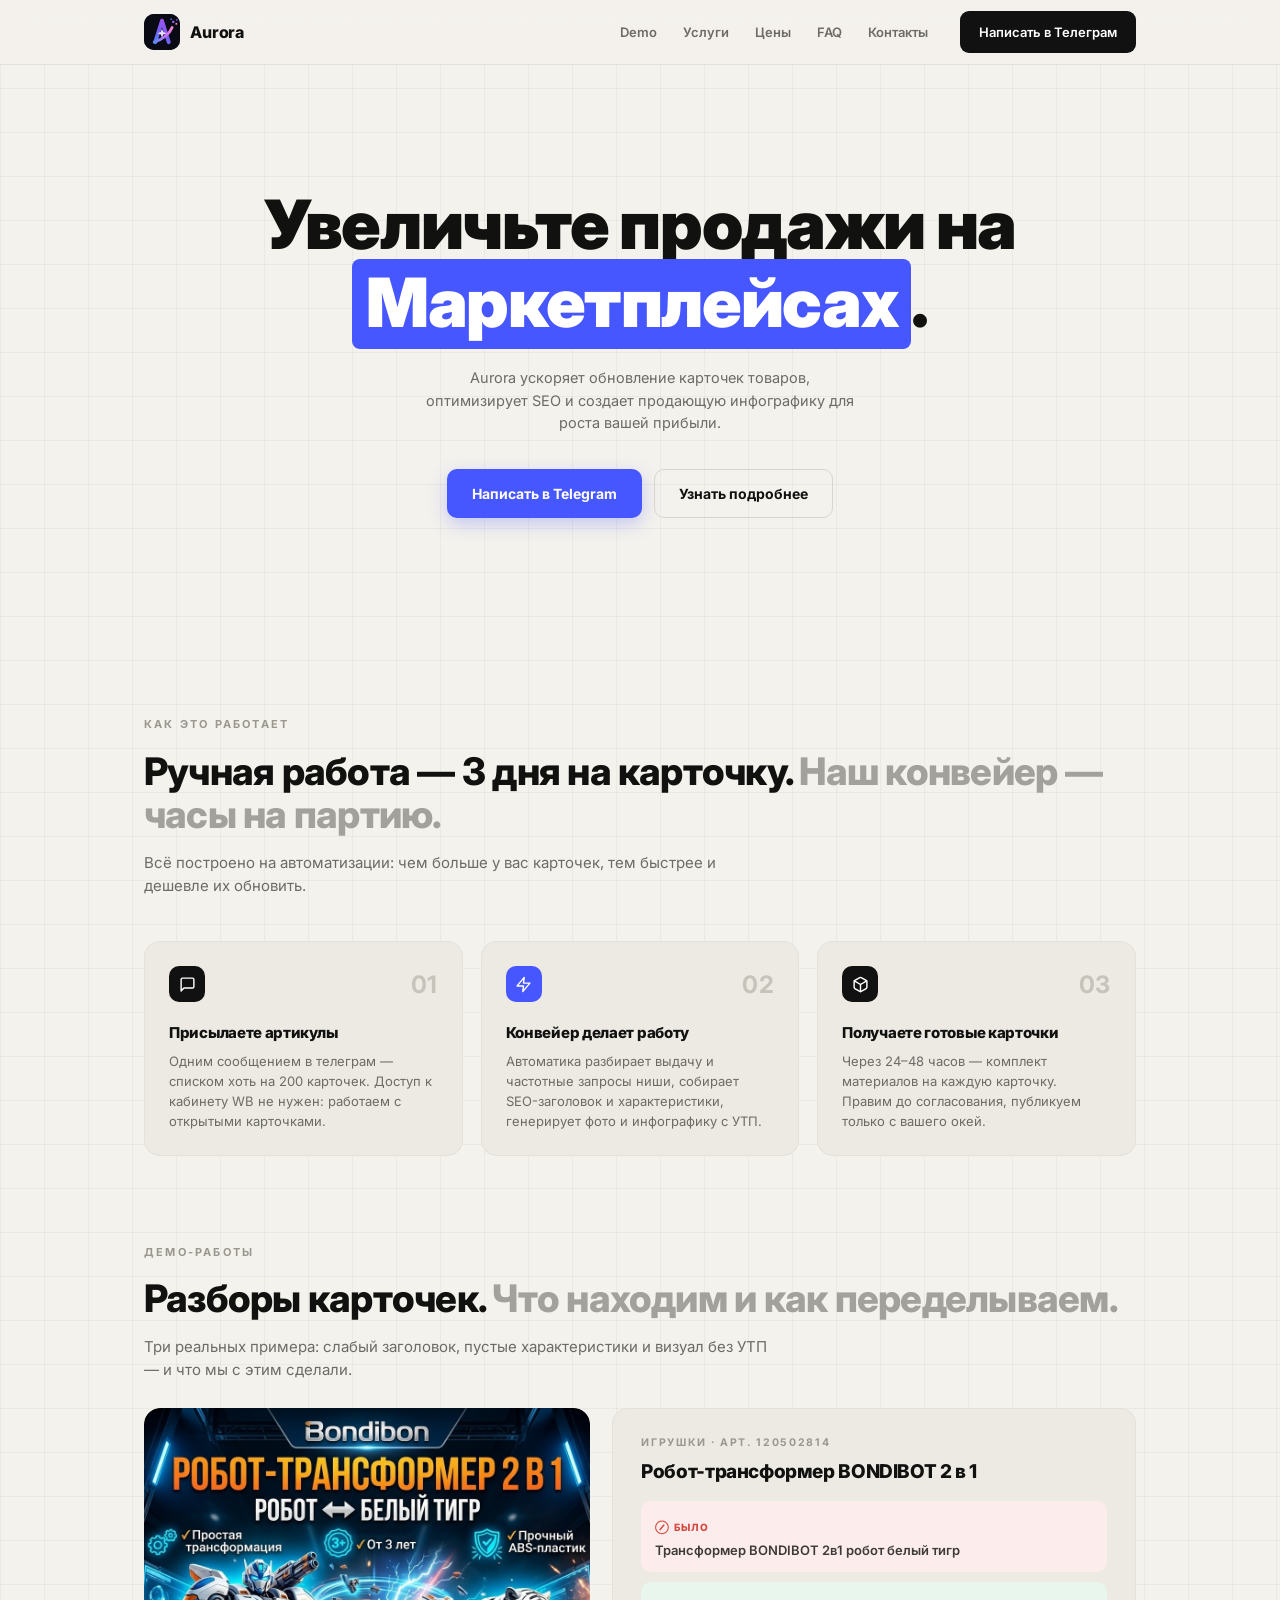
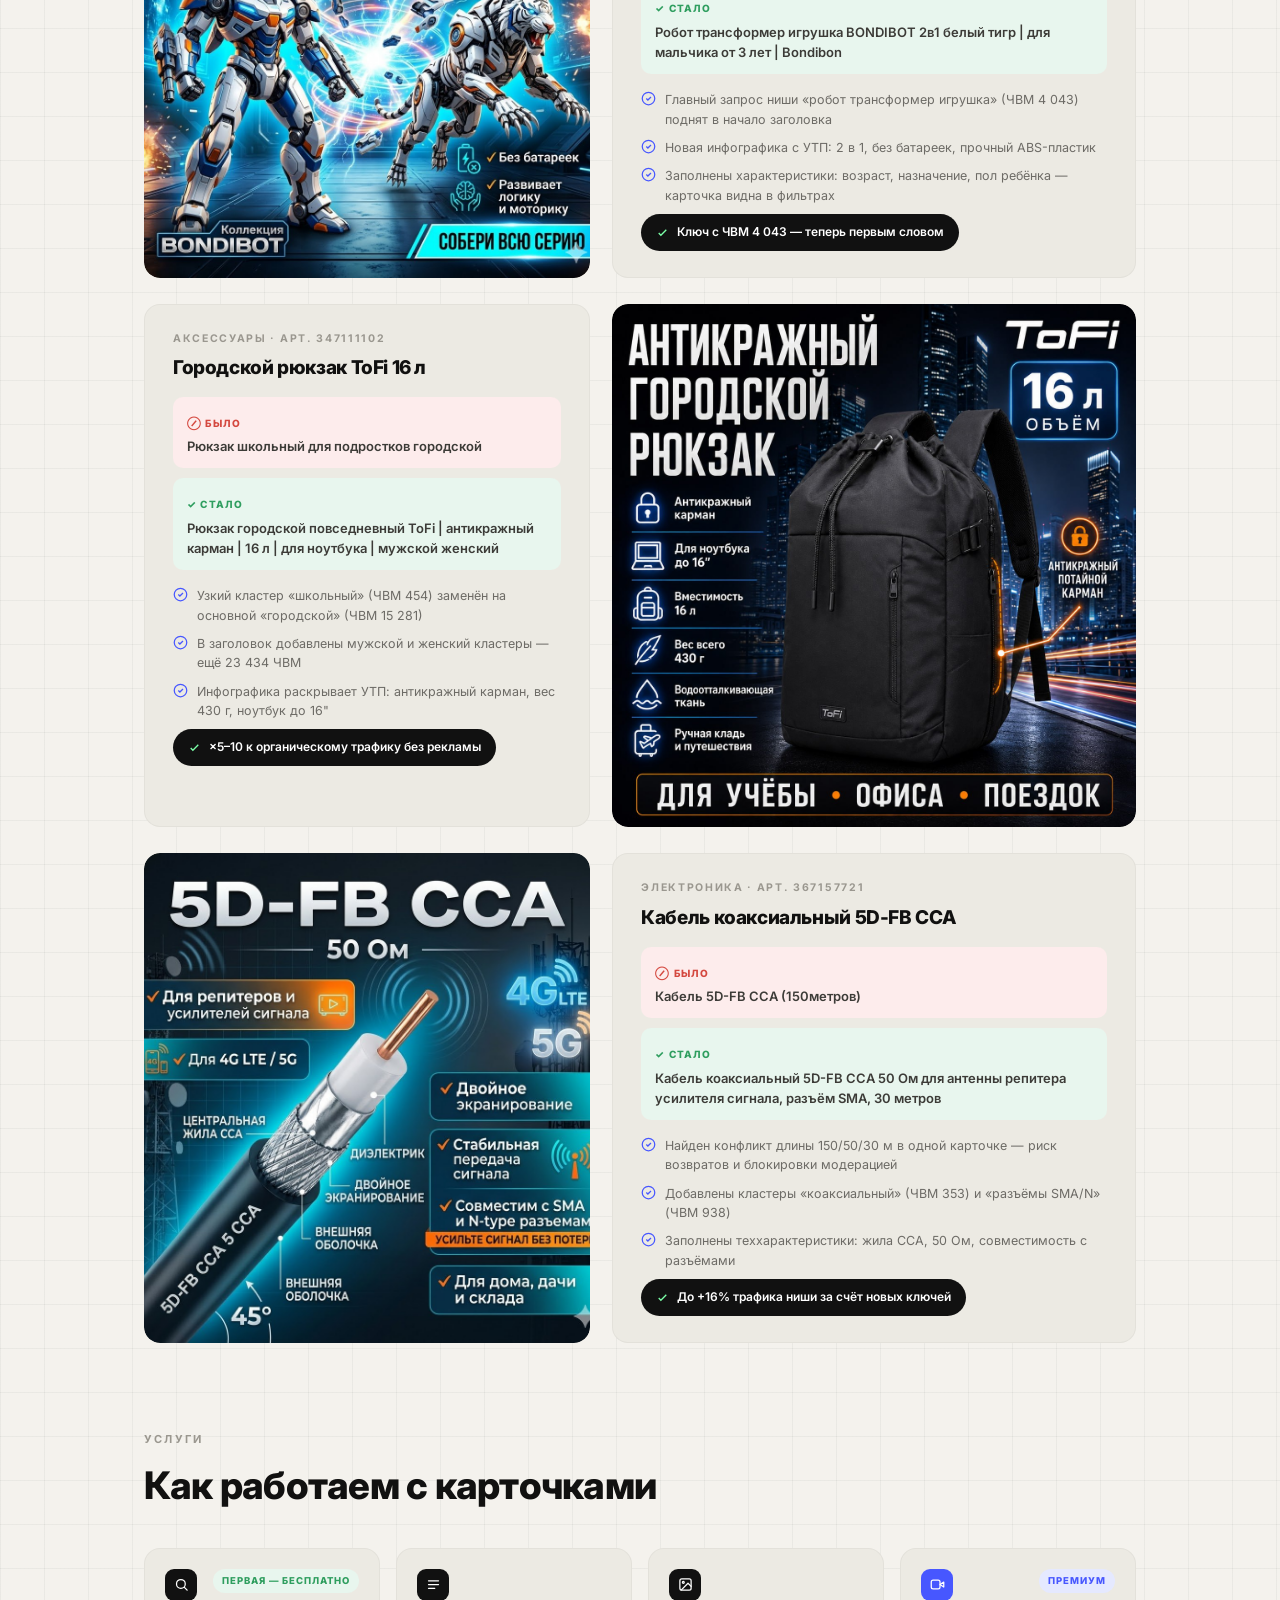
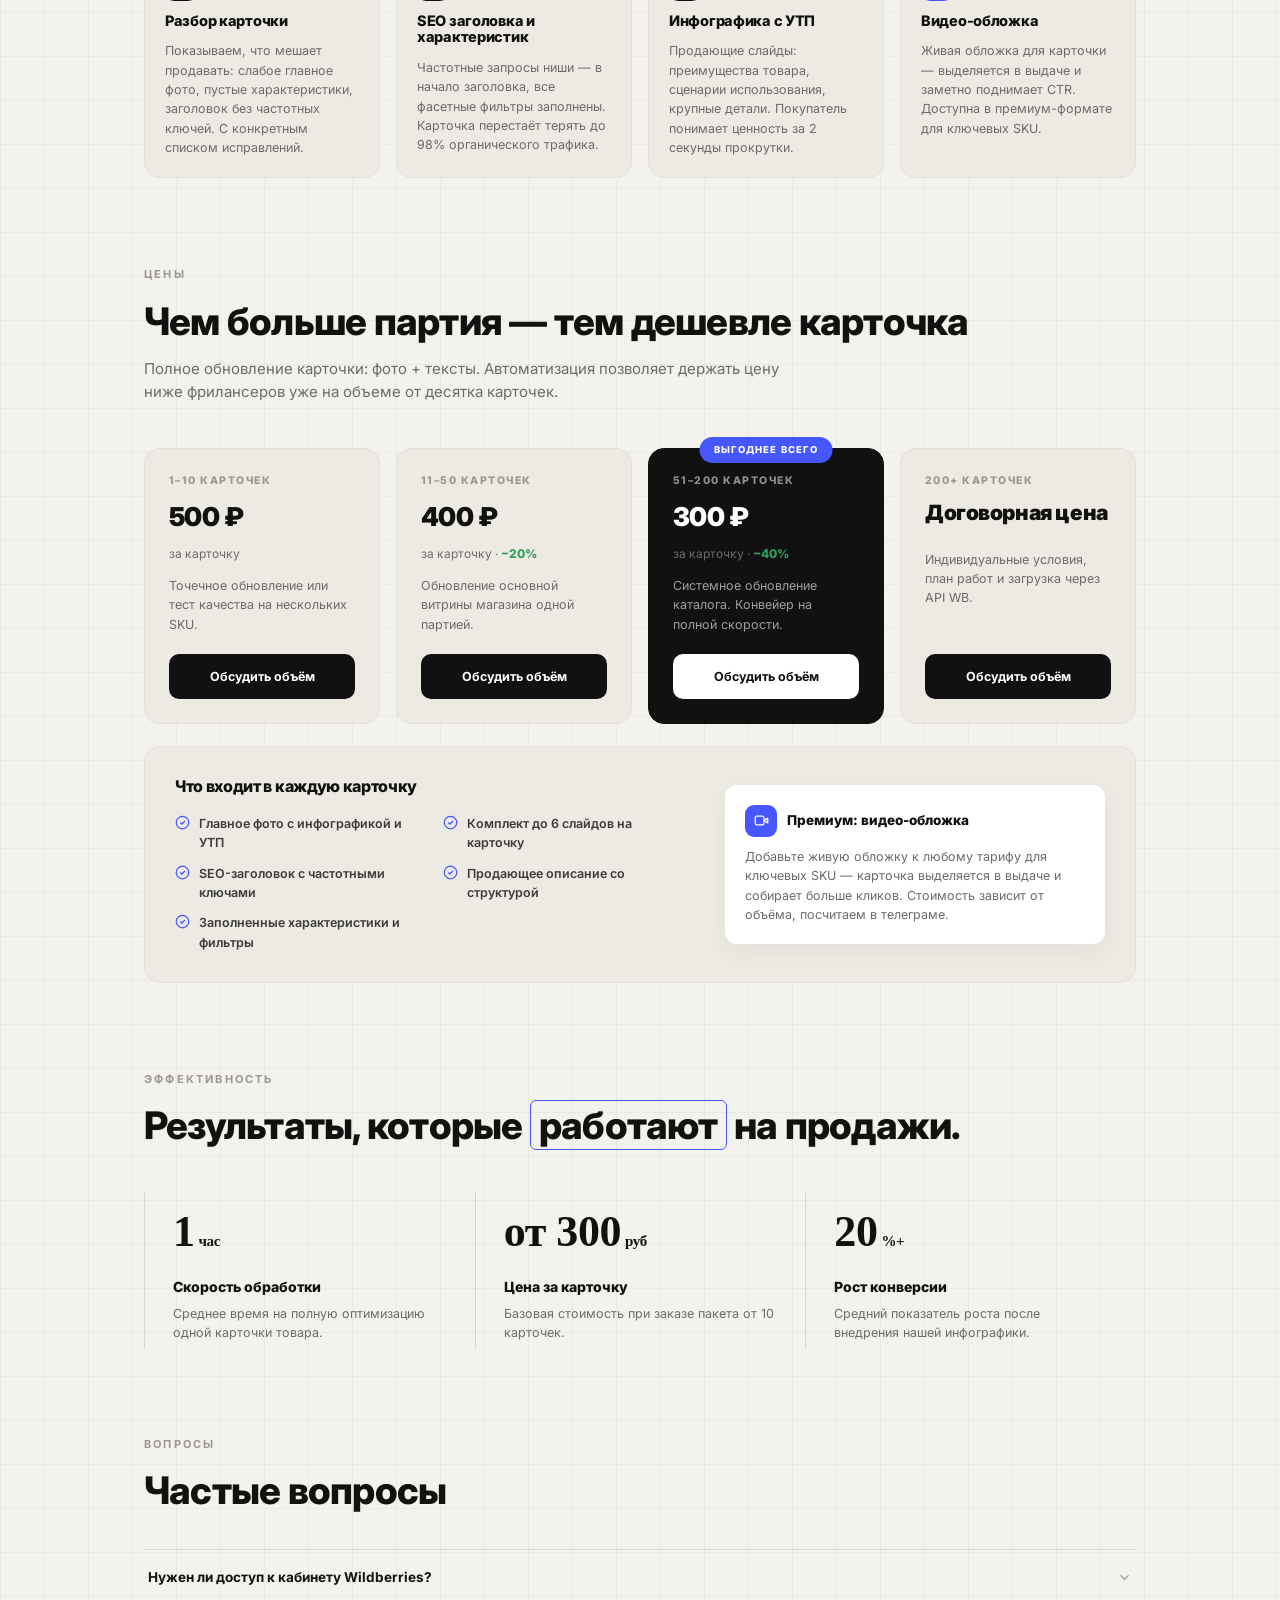
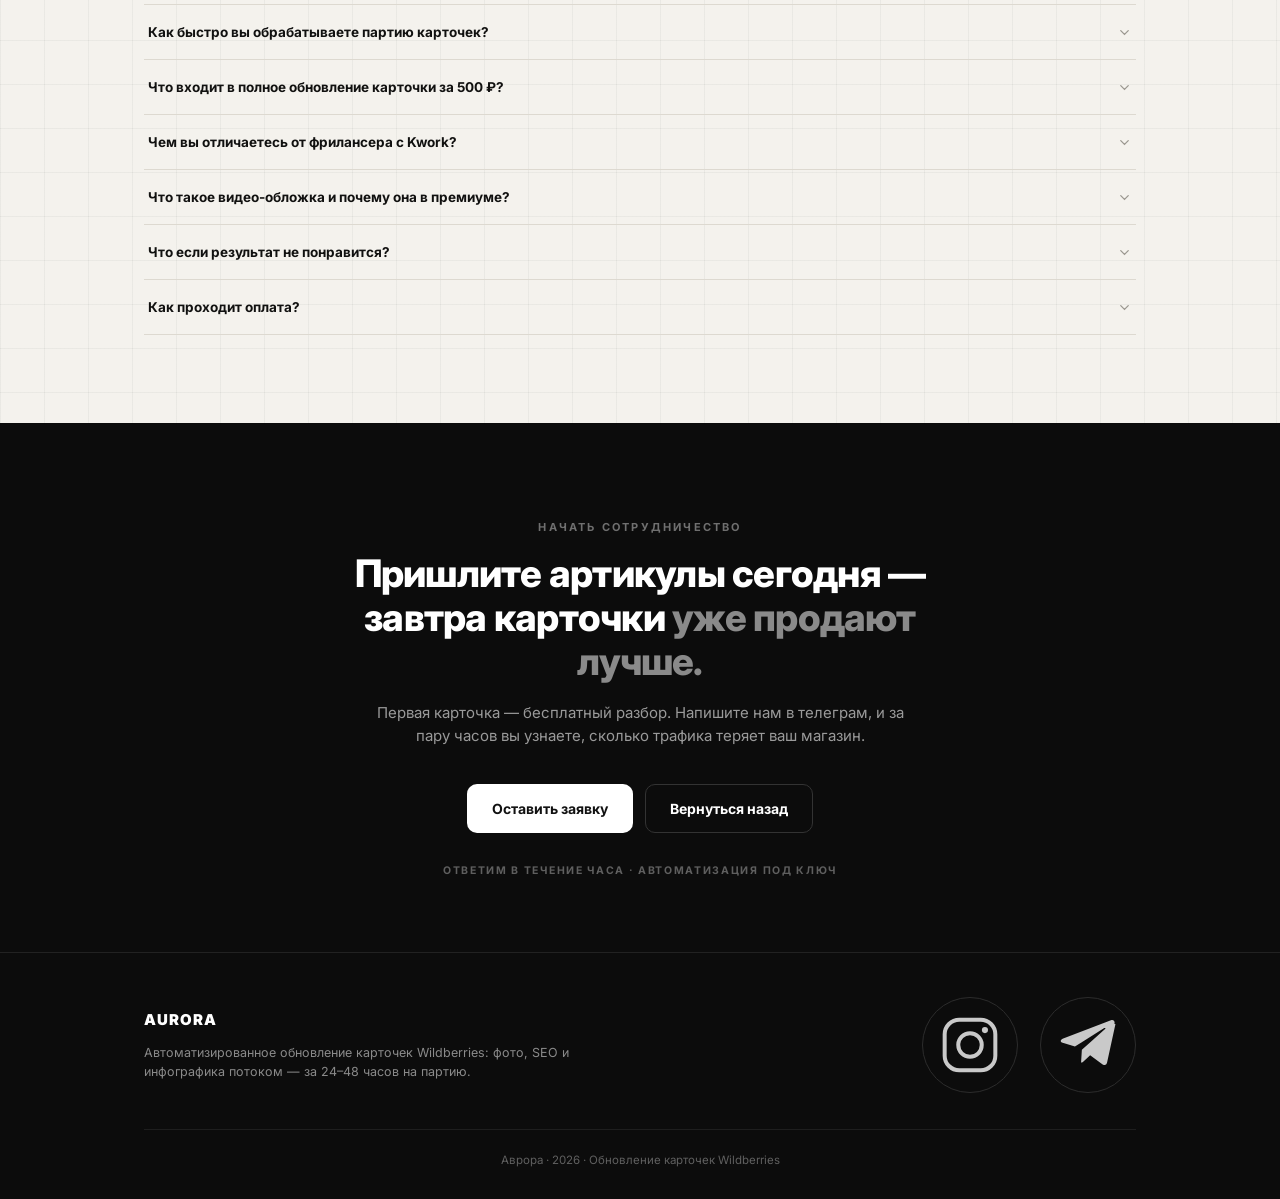
==== index.html @ 97161c37 "update image paths" ====
<!DOCTYPE html>
<html lang="ru">
<head>
<meta charset="utf-8"/>
<meta content="width=device-width, initial-scale=1.0" name="viewport"/>
<title>Aurora — Автоматизация карточек товаров</title>
<link href="https://fonts.googleapis.com" rel="preconnect"/>
<link crossorigin="" href="https://fonts.gstatic.com" rel="preconnect"/>
<link href="https://fonts.googleapis.com/css2?family=Inter:wght@400;500;600;700;800;900&amp;display=swap" rel="stylesheet"/>
<style>
  :root{
    --bg:#f4f2ed;
    --panel:#eceae3;
    --line:rgba(20,20,20,.08);
    --grid:rgba(20,20,20,.045);
    --txt:#111110;
    --muted:#6d6b66;
    --faint:#9a978f;
    --blue:#4757ff;
    --blue-soft:#e5e9ff;
    --green:#2f9e5f;
    --green-soft:#e8f6ee;
    --red:#d4483f;
    --red-soft:#fdecec;
    --dark:#0c0c0c;
    --r:16px;
  }
  *{margin:0;padding:0;box-sizing:border-box}
  html{scroll-behavior:smooth}
  body{
    font-family:'Inter',system-ui,sans-serif;
    color:var(--txt);
    background-color:var(--bg);
    background-image:
      linear-gradient(var(--grid) 1px,transparent 1px),
      linear-gradient(90deg,var(--grid) 1px,transparent 1px);
    background-size:44px 44px;
    line-height:1.55;
    -webkit-font-smoothing:antialiased;
  }
  img{display:block;max-width:100%}
  a{text-decoration:none;color:inherit}
  ul{list-style:none}
  button{font-family:inherit}
  .wrap{max-width:1040px;margin:0 auto;padding:0 24px}
  section{padding:88px 0;position:relative}

  .label{font-size:11px;font-weight:700;letter-spacing:.2em;text-transform:uppercase;color:var(--faint);margin-bottom:16px}
  h1,h2,h3{letter-spacing:-.02em;line-height:1.15}
  h2{font-size:clamp(26px,3.4vw,38px);font-weight:800}
  h2 .gray{color:#a3a19b}
  .sub{color:var(--muted);font-size:15px;margin-top:14px;max-width:640px}

  .btn{display:inline-flex;align-items:center;justify-content:center;gap:8px;border-radius:10px;font-weight:700;font-size:14px;padding:13px 24px;transition:.2s;cursor:pointer;border:1px solid transparent;white-space:nowrap}
  .btn-blue{background:var(--blue);color:#fff;box-shadow:0 6px 18px rgba(71,87,255,.28)}
  .btn-blue:hover{transform:translateY(-2px);box-shadow:0 10px 26px rgba(71,87,255,.4)}
  .btn-line{border-color:#d9d5cc;color:var(--txt);background:transparent}
  .btn-line:hover{border-color:#111}
  .btn-black{background:#111;color:#fff}
  .btn-black:hover{transform:translateY(-2px)}
  .btn-white{background:#fff;color:#111}
  .btn-white:hover{transform:translateY(-2px)}
  .btn-dark-ghost{border-color:#333;color:#fff}
  .btn-dark-ghost:hover{border-color:#777}

  /* ============ NAV ============ */
  nav{position:sticky;top:0;z-index:100;background:rgba(244,242,237,.86);backdrop-filter:blur(12px);border-bottom:1px solid var(--line)}
  .nav-inner{display:flex;align-items:center;gap:28px;height:64px}
  .logo{display:inline-flex;align-items:center;gap:10px;font-weight:800;font-size:16px;letter-spacing:-.01em}
  .logo-img{width:36px;height:36px;border-radius:10px;overflow:hidden;position:relative;background:#0a0a14;flex:0 0 auto}
  .logo-img img{position:absolute;width:250%;height:250%;left:50%;top:36%;transform:translate(-50%,-50%);object-fit:cover}
  .logo-fb{width:100%;height:100%;display:none}
  .nav-links{display:flex;gap:26px;margin-left:auto;align-items:center}
  .nav-links a{font-size:13px;font-weight:600;color:var(--muted);transition:.2s}
  .nav-links a:hover{color:var(--txt)}
  .nav-links a.nav-cta{color:#fff}
  .nav-cta{margin-left:6px;padding:10px 18px;font-size:13px;border-radius:9px}
  .burger{display:none;margin-left:auto;background:none;border:0;cursor:pointer;width:38px;height:38px;position:relative}
  .burger span{position:absolute;left:9px;right:9px;height:2px;background:#111;transition:.3s}
  .burger span:nth-child(1){top:13px}.burger span:nth-child(2){top:19px}.burger span:nth-child(3){top:25px}

  /* ============ HERO ============ */
  .hero{padding:120px 0 110px;text-align:center}
  .hero h1{font-size:clamp(40px,6.4vw,68px);font-weight:900;max-width:820px;margin:0 auto 26px}
  .hero h1 .hl{background:var(--blue);color:#fff;padding:2px 14px 6px;border-radius:8px;box-decoration-break:clone;-webkit-box-decoration-break:clone}
  .hero p{color:var(--muted);font-size:14.5px;max-width:440px;margin:0 auto 34px}
  .hero-actions{display:flex;gap:12px;justify-content:center;flex-wrap:wrap}

  /* ============ STEPS ============ */
  .steps{display:grid;grid-template-columns:repeat(3,1fr);gap:18px;margin-top:44px}
  .step{background:var(--panel);border:1px solid rgba(0,0,0,.04);border-radius:var(--r);padding:24px;transition:.25s}
  .step:hover{transform:translateY(-4px);box-shadow:0 14px 34px rgba(0,0,0,.07)}
  .step-top{display:flex;justify-content:space-between;align-items:flex-start;margin-bottom:20px}
  .step-ico{width:36px;height:36px;border-radius:10px;background:#111;color:#fff;display:grid;place-items:center}
  .step-ico svg{width:17px;height:17px}
  .step:nth-child(2) .step-ico{background:var(--blue)}
  .step-num{font-size:24px;font-weight:700;color:#c6c3ba;letter-spacing:.02em}
  .step h3{font-size:15px;font-weight:800;margin-bottom:10px}
  .step p{font-size:13px;color:var(--muted)}

  /* ============ DEMO ============ */
  .demo-item{display:grid;grid-template-columns:.92fr 1.08fr;gap:22px;align-items:stretch;margin-top:26px}
  .demo-item.flip .demo-media{order:2}
  .demo-media{background:#e7e4dc;border-radius:var(--r);overflow:hidden;min-height:320px}
  .demo-media img{width:100%;height:100%;object-fit:cover;border-radius:var(--r);box-shadow:0 18px 44px rgba(0,0,0,.14)}
  .demo-panel{background:var(--panel);border:1px solid rgba(0,0,0,.04);border-radius:var(--r);padding:26px 28px}
  .demo-meta{font-size:10.5px;font-weight:700;letter-spacing:.16em;text-transform:uppercase;color:var(--faint);margin-bottom:10px}
  .demo-panel h3{font-size:19px;font-weight:800;margin-bottom:18px}
  .ba{border-radius:10px;padding:12px 14px;margin-bottom:10px}
  .ba .tag{display:inline-flex;align-items:center;gap:6px;font-size:10px;font-weight:800;letter-spacing:.12em;text-transform:uppercase;margin-bottom:5px}
  .ba p{font-size:13px;font-weight:600;color:#3c3b37}
  .ba.before{background:var(--red-soft)} .ba.before .tag{color:var(--red)}
  .ba.after{background:var(--green-soft)} .ba.after .tag{color:var(--green)}
  .demo-list{margin-top:16px;display:grid;gap:9px}
  .demo-list li{display:flex;gap:9px;align-items:flex-start;font-size:12.5px;color:var(--muted)}
  .demo-list li svg{flex:0 0 auto;width:15px;height:15px;margin-top:1px;color:var(--blue)}
  .demo-list li.pill{display:inline-flex;align-items:center;gap:8px;background:#111;color:#fff;border-radius:999px;padding:9px 15px;font-weight:600;font-size:12px;justify-self:start}
  .demo-list li.pill svg{color:#7bffa8;margin:0}

  /* ============ SERVICES ============ */
  .svc-grid{display:grid;grid-template-columns:repeat(4,1fr);gap:16px;margin-top:40px}
  .svc{background:var(--panel);border:1px solid rgba(0,0,0,.04);border-radius:var(--r);padding:20px;display:flex;flex-direction:column;gap:12px;transition:.25s}
  .svc:hover{transform:translateY(-4px);box-shadow:0 14px 34px rgba(0,0,0,.07)}
  .svc-top{display:flex;justify-content:space-between;align-items:flex-start;gap:8px}
  .svc-ico{width:32px;height:32px;border-radius:9px;background:#111;color:#fff;display:grid;place-items:center;flex:0 0 auto}
  .svc-ico svg{width:15px;height:15px}
  .svc:nth-child(4) .svc-ico{background:var(--blue)}
  .badge{font-size:9.5px;font-weight:800;letter-spacing:.1em;text-transform:uppercase;padding:5px 9px;border-radius:999px}
  .badge.free{background:var(--green-soft);color:var(--green)}
  .badge.prem{background:var(--blue-soft);color:var(--blue)}
  .svc h3{font-size:14.5px;font-weight:800}
  .svc p{font-size:12.5px;color:var(--muted)}

  /* ============ PRICING ============ */
  .price-grid{display:grid;grid-template-columns:repeat(4,1fr);gap:16px;margin-top:44px}
  .price{background:var(--panel);border:1px solid rgba(0,0,0,.04);border-radius:var(--r);padding:24px;display:flex;flex-direction:column;gap:8px;position:relative;transition:.25s}
  .price:hover{transform:translateY(-4px);box-shadow:0 14px 34px rgba(0,0,0,.07)}
  .price .tier{font-size:10.5px;font-weight:800;letter-spacing:.14em;text-transform:uppercase;color:var(--faint)}
  .price .val{font-size:26px;font-weight:900;letter-spacing:-.02em}
  .price .per{font-size:12px;color:var(--muted)}
  .price .per .disc{color:var(--green);font-weight:800}
  .price .desc{font-size:12.5px;color:var(--muted);flex:1;margin:4px 0 12px}
  .price .btn{width:100%;padding:12px 16px;font-size:12.5px}
  .price.best{background:#111;color:#fff;border-color:#111}
  .price.best .tier{color:#8f8f8f}
  .price.best .desc{color:#a0a0a0}
  .price.best .best-badge{position:absolute;top:-12px;left:50%;transform:translateX(-50%);background:var(--blue);color:#fff;font-size:9.5px;font-weight:800;letter-spacing:.12em;text-transform:uppercase;padding:6px 14px;border-radius:999px;white-space:nowrap}
  .includes{margin-top:22px;background:var(--panel);border:1px solid rgba(0,0,0,.04);border-radius:var(--r);padding:30px;display:grid;grid-template-columns:1.15fr .85fr;gap:36px;align-items:center}
  .includes h3{font-size:16px;font-weight:800;margin-bottom:18px}
  .includes ul{display:grid;grid-template-columns:1fr 1fr;gap:11px 22px}
  .includes li{display:flex;gap:9px;font-size:12.5px;color:#3c3b37;font-weight:600;align-items:flex-start}
  .includes li svg{width:15px;height:15px;color:var(--blue);flex:0 0 auto;margin-top:1px}
  .prem-card{background:#fff;border-radius:12px;padding:20px;box-shadow:0 8px 24px rgba(0,0,0,.05)}
  .prem-head{display:flex;align-items:center;gap:10px;margin-bottom:10px}
  .prem-head .svc-ico{background:var(--blue)}
  .prem-head h4{font-size:13.5px;font-weight:800}
  .prem-card p{font-size:12.5px;color:var(--muted)}

  /* ============ STATS ============ */
  .stats{display:grid;grid-template-columns:repeat(3,1fr);gap:0;margin-top:44px}
  .stat{border-left:1px solid #d9d5cc;padding:6px 28px}
  .stat .big{font-family:Georgia,'Times New Roman',serif;font-size:44px;font-weight:700;letter-spacing:-.01em}
  .stat .unit{font-size:15px;font-weight:700;margin-left:4px}
  .stat .lbl{font-weight:800;font-size:14px;margin:10px 0 6px}
  .stat p{font-size:12.5px;color:var(--muted)}
  .outline-hl{border:1.5px solid var(--blue);border-radius:6px;padding:1px 8px}

  /* ============ FAQ ============ */
  .faq-list{margin-top:36px;border-top:1px solid #ddd9d0}
  .faq-item{border-bottom:1px solid #ddd9d0}
  .faq-q{width:100%;background:none;border:0;cursor:pointer;color:var(--txt);display:flex;justify-content:space-between;align-items:center;gap:18px;padding:19px 4px;font-size:13.5px;font-weight:700;text-align:left}
  .faq-q svg{width:15px;height:15px;color:var(--faint);transition:.3s;flex:0 0 auto}
  .faq-item.open .faq-q svg{transform:rotate(180deg);color:var(--blue)}
  .faq-a{max-height:0;overflow:hidden;transition:max-height .35s ease}
  .faq-a p{padding:0 4px 20px;color:var(--muted);font-size:13px;max-width:760px}

  /* ============ CTA + FOOTER ============ */
  .dark{background:var(--dark);color:#fff;background-image:none}
  .cta{padding:96px 0 72px;text-align:center}
  .cta .label{color:#6f6f6f}
  .cta h2{color:#fff;max-width:640px;margin:0 auto}
  .cta h2 .gray{color:#8a8a8a}
  .cta .sub{color:#9a9a9a;margin:18px auto 36px;max-width:560px}
  .cta-actions{display:flex;gap:12px;justify-content:center;flex-wrap:wrap}
  .cta-note{margin-top:30px;font-size:10.5px;font-weight:700;letter-spacing:.16em;text-transform:uppercase;color:#5f5f5f}
  footer{border-top:1px solid #222;padding:44px 0 30px}
  .foot-grid{display:flex;justify-content:space-between;align-items:center;gap:36px;flex-wrap:wrap}
  .foot-brand .f-logo{font-weight:900;font-size:15px;letter-spacing:.06em;margin-bottom:12px}
  .foot-brand p{color:#8a8a8a;font-size:12.5px;max-width:440px}
  .socials{display:flex;gap:22px;align-items:center}
  .socials a{width:96px;height:96px;border:1px solid #2c2c2c;border-radius:50%;display:grid;place-items:center;color:#c9c9c9;transition:.25s}
  .socials a:hover{border-color:#fff;color:#fff;transform:translateY(-3px)}
  .socials svg{width:64px;height:64px}
  .foot-bottom{border-top:1px solid #1e1e1e;margin-top:36px;padding-top:22px;text-align:center;color:#606060;font-size:11.5px}

  /* ============ RESPONSIVE ============ */
  @media(max-width:960px){
    .svc-grid,.price-grid{grid-template-columns:1fr 1fr}
    .steps{grid-template-columns:1fr}
    .includes{grid-template-columns:1fr}
    .stats{grid-template-columns:1fr;gap:26px}
  }
  @media(max-width:860px){
    .nav-links{position:fixed;top:64px;left:0;right:0;flex-direction:column;align-items:stretch;gap:0;background:rgba(244,242,237,.98);border-bottom:1px solid var(--line);padding:10px 24px 22px;display:none}
    .nav-links a{padding:13px 0;border-bottom:1px solid var(--line)}
    .nav-cta{margin:16px 0 0;justify-content:center}
    body.menu-open .nav-links{display:flex}
    body.menu-open .burger span:nth-child(1){transform:translateY(6px) rotate(45deg)}
    body.menu-open .burger span:nth-child(2){opacity:0}
    body.menu-open .burger span:nth-child(3){transform:translateY(-6px) rotate(-45deg)}
    .burger{display:block}
    .demo-item{grid-template-columns:1fr}
    .demo-media{min-height:0;aspect-ratio:1}
  }
  @media(max-width:560px){
    section{padding:64px 0}
    .hero{padding:90px 0 80px}
    .svc-grid,.price-grid{grid-template-columns:1fr}
    .includes ul{grid-template-columns:1fr}
  }
</style>
</head>
<body>
<!-- ================= NAV ================= -->
<nav>
<div class="wrap nav-inner">
<a aria-label="Aurora" class="logo" href="#">
<span class="logo-img">
<img alt="Aurora" onerror="this.style.display='none';this.nextElementSibling.style.display='block'" src="logo.png"/>
<svg aria-hidden="true" class="logo-fb" viewbox="0 0 64 64">
<rect fill="#0a0a14" height="64" width="64"></rect>
<defs>
<lineargradient gradientunits="userSpaceOnUse" id="gA" x1="14" x2="50" y1="52" y2="12">
<stop stop-color="#3f8cff"></stop><stop offset=".5" stop-color="#7b5cf5"></stop><stop offset="1" stop-color="#b44df0"></stop>
</lineargradient>
<lineargradient gradientunits="userSpaceOnUse" id="gS" x1="16" x2="52" y1="52" y2="20">
<stop stop-color="#4f8dff"></stop><stop offset=".55" stop-color="#c86df2"></stop><stop offset="1" stop-color="#ff8fc8"></stop>
</lineargradient>
</defs>
<path d="M20 50 L32 12 L44 50" fill="none" stroke="url(#gA)" stroke-linecap="round" stroke-linejoin="round" stroke-width="7"></path>
<path d="M18 50 C30 46 44 38 50 24" fill="none" stroke="url(#gS)" stroke-linecap="round" stroke-width="5"></path>
<path d="M32 26 l2.2 6 6 2.2 -6 2.2 -2.2 6 -2.2 -6 -6 -2.2 6 -2.2 z" fill="#e8dcff"></path>
<rect fill="#8b5cf6" height="4" width="4" x="50" y="12"></rect>
<rect fill="#ff8fc8" height="3" width="3" x="56" y="16"></rect>
<rect fill="#4f8dff" height="2.5" width="2.5" x="47" y="8"></rect>
<rect fill="#8b5cf6" height="2.5" width="2.5" x="57" y="9"></rect>
</svg>
</span>
      Aurora
    </a>
<button aria-label="Меню" class="burger" id="burger"><span></span><span></span><span></span></button>
<div class="nav-links" id="navLinks">
<a href="#demo">Demo</a>
<a href="#directions">Услуги</a>
<a href="#pricing">Цены</a>
<a href="#faq">FAQ</a>
<a href="#footer">Контакты</a>
<a class="btn btn-black nav-cta" href="https://t.me/bakytkh">Написать в Телеграм</a>
</div>
</div>
</nav>
<!-- ================= HERO ================= -->
<header class="hero">
<div class="wrap">
<h1>Увеличьте продажи на <span class="hl">Маркетплейсах</span>.</h1>
<p>Aurora ускоряет обновление карточек товаров, оптимизирует SEO и создает продающую инфографику для роста вашей прибыли.</p>
<div class="hero-actions">
<a class="btn btn-blue" href="https://t.me/bakytkh">Написать в Telegram</a>
<a class="btn btn-line" href="#services">Узнать подробнее</a>
</div>
</div>
</header>
<!-- ================= HOW IT WORKS ================= -->
<section id="how">
<div class="wrap">
<div class="label">Как это работает</div>
<h2>Ручная работа — 3 дня на карточку. <span class="gray">Наш конвейер — часы на партию.</span></h2>
<p class="sub">Всё построено на автоматизации: чем больше у вас карточек, тем быстрее и дешевле их обновить.</p>
<div class="steps">
<div class="step">
<div class="step-top">
<span class="step-ico"><svg fill="none" stroke="currentColor" stroke-linecap="round" stroke-linejoin="round" stroke-width="2" viewbox="0 0 24 24"><path d="M21 15a2 2 0 0 1-2 2H7l-4 4V5a2 2 0 0 1 2-2h14a2 2 0 0 1 2 2z"></path></svg></span>
<span class="step-num">01</span>
</div>
<h3>Присылаете артикулы</h3>
<p>Одним сообщением в телеграм — списком хоть на 200 карточек. Доступ к кабинету WB не нужен: работаем с открытыми карточками.</p>
</div>
<div class="step">
<div class="step-top">
<span class="step-ico"><svg fill="none" stroke="currentColor" stroke-linecap="round" stroke-linejoin="round" stroke-width="2" viewbox="0 0 24 24"><path d="M13 2 3 14h9l-1 8 10-12h-9l1-8z"></path></svg></span>
<span class="step-num">02</span>
</div>
<h3>Конвейер делает работу</h3>
<p>Автоматика разбирает выдачу и частотные запросы ниши, собирает SEO-заголовок и характеристики, генерирует фото и инфографику с УТП.</p>
</div>
<div class="step">
<div class="step-top">
<span class="step-ico"><svg fill="none" stroke="currentColor" stroke-linecap="round" stroke-linejoin="round" stroke-width="2" viewbox="0 0 24 24"><path d="M21 16V8a2 2 0 0 0-1-1.73l-7-4a2 2 0 0 0-2 0l-7 4A2 2 0 0 0 3 8v8a2 2 0 0 0 1 1.73l7 4a2 2 0 0 0 2 0l7-4A2 2 0 0 0 21 16z"></path><polyline points="3.27 6.96 12 12.01 20.73 6.96"></polyline><line x1="12" x2="12" y1="22.08" y2="12"></line></svg></span>
<span class="step-num">03</span>
</div>
<h3>Получаете готовые карточки</h3>
<p>Через 24–48 часов — комплект материалов на каждую карточку. Правим до согласования, публикуем только с вашего окей.</p>
</div>
</div>
</div>
</section>
<!-- ================= DEMO ================= -->
<section id="demo" style="padding-top:0">
<div class="wrap">
<div class="label">Демо-работы</div>
<h2>Разборы карточек. <span class="gray">Что находим и как переделываем.</span></h2>
<p class="sub">Три реальных примера: слабый заголовок, пустые характеристики и визуал без УТП — и что мы с этим сделали.</p>
<!-- Demo 1 -->
<div class="demo-item">
<div class="demo-media"><img alt="Робот-трансформер BONDIBOT 2 в 1 — инфографика" data-fallback="robot" src="images/120502814.jpg"/></div>
<div class="demo-panel">
<div class="demo-meta">Игрушки · арт. 120502814</div>
<h3>Робот-трансформер BONDIBOT 2 в 1</h3>
<div class="ba before"><span class="tag">⊘ Было</span><p>Трансформер BONDIBOT 2в1 робот белый тигр</p></div>
<div class="ba after"><span class="tag">✓ Стало</span><p>Робот трансформер игрушка BONDIBOT 2в1 белый тигр | для мальчика от 3 лет | Bondibon</p></div>
<ul class="demo-list">
<li><svg fill="none" stroke="currentColor" stroke-width="2" viewbox="0 0 24 24"><circle cx="12" cy="12" r="10"></circle><path d="m8.5 12 2.5 2.5 5-5"></path></svg>Главный запрос ниши «робот трансформер игрушка» (ЧВМ 4 043) поднят в начало заголовка</li>
<li><svg fill="none" stroke="currentColor" stroke-width="2" viewbox="0 0 24 24"><circle cx="12" cy="12" r="10"></circle><path d="m8.5 12 2.5 2.5 5-5"></path></svg>Новая инфографика с УТП: 2 в 1, без батареек, прочный ABS-пластик</li>
<li><svg fill="none" stroke="currentColor" stroke-width="2" viewbox="0 0 24 24"><circle cx="12" cy="12" r="10"></circle><path d="m8.5 12 2.5 2.5 5-5"></path></svg>Заполнены характеристики: возраст, назначение, пол ребёнка — карточка видна в фильтрах</li>
<li class="pill"><svg fill="none" stroke="currentColor" stroke-width="2.4" style="width:13px;height:13px" viewbox="0 0 24 24"><path d="m5 13 4 4L19 7"></path></svg>Ключ с ЧВМ 4 043 — теперь первым словом</li>
</ul>
</div>
</div>
<!-- Demo 2 -->
<div class="demo-item flip">
<div class="demo-media"><img alt="Городской рюкзак ToFi 16 л — инфографика" data-fallback="backpack" src="images/347111102.jpg"/></div>
<div class="demo-panel">
<div class="demo-meta">Аксессуары · арт. 347111102</div>
<h3>Городской рюкзак ToFi 16 л</h3>
<div class="ba before"><span class="tag">⊘ Было</span><p>Рюкзак школьный для подростков городской</p></div>
<div class="ba after"><span class="tag">✓ Стало</span><p>Рюкзак городской повседневный ToFi | антикражный карман | 16 л | для ноутбука | мужской женский</p></div>
<ul class="demo-list">
<li><svg fill="none" stroke="currentColor" stroke-width="2" viewbox="0 0 24 24"><circle cx="12" cy="12" r="10"></circle><path d="m8.5 12 2.5 2.5 5-5"></path></svg>Узкий кластер «школьный» (ЧВМ 454) заменён на основной «городской» (ЧВМ 15 281)</li>
<li><svg fill="none" stroke="currentColor" stroke-width="2" viewbox="0 0 24 24"><circle cx="12" cy="12" r="10"></circle><path d="m8.5 12 2.5 2.5 5-5"></path></svg>В заголовок добавлены мужской и женский кластеры — ещё 23 434 ЧВМ</li>
<li><svg fill="none" stroke="currentColor" stroke-width="2" viewbox="0 0 24 24"><circle cx="12" cy="12" r="10"></circle><path d="m8.5 12 2.5 2.5 5-5"></path></svg>Инфографика раскрывает УТП: антикражный карман, вес 430 г, ноутбук до 16"</li>
<li class="pill"><svg fill="none" stroke="currentColor" stroke-width="2.4" style="width:13px;height:13px" viewbox="0 0 24 24"><path d="m5 13 4 4L19 7"></path></svg>×5–10 к органическому трафику без рекламы</li>
</ul>
</div>
</div>
<!-- Demo 3 -->
<div class="demo-item">
<div class="demo-media"><img alt="Кабель коаксиальный 5D-FB CCA — инфографика" data-fallback="cable" src="images/367157721.jpg"/></div>
<div class="demo-panel">
<div class="demo-meta">Электроника · арт. 367157721</div>
<h3>Кабель коаксиальный 5D-FB CCA</h3>
<div class="ba before"><span class="tag">⊘ Было</span><p>Кабель 5D-FB CCA (150метров)</p></div>
<div class="ba after"><span class="tag">✓ Стало</span><p>Кабель коаксиальный 5D-FB CCA 50 Ом для антенны репитера усилителя сигнала, разъём SMA, 30 метров</p></div>
<ul class="demo-list">
<li><svg fill="none" stroke="currentColor" stroke-width="2" viewbox="0 0 24 24"><circle cx="12" cy="12" r="10"></circle><path d="m8.5 12 2.5 2.5 5-5"></path></svg>Найден конфликт длины 150/50/30 м в одной карточке — риск возвратов и блокировки модерацией</li>
<li><svg fill="none" stroke="currentColor" stroke-width="2" viewbox="0 0 24 24"><circle cx="12" cy="12" r="10"></circle><path d="m8.5 12 2.5 2.5 5-5"></path></svg>Добавлены кластеры «коаксиальный» (ЧВМ 353) и «разъёмы SMA/N» (ЧВМ 938)</li>
<li><svg fill="none" stroke="currentColor" stroke-width="2" viewbox="0 0 24 24"><circle cx="12" cy="12" r="10"></circle><path d="m8.5 12 2.5 2.5 5-5"></path></svg>Заполнены теххарактеристики: жила CCA, 50 Ом, совместимость с разъёмами</li>
<li class="pill"><svg fill="none" stroke="currentColor" stroke-width="2.4" style="width:13px;height:13px" viewbox="0 0 24 24"><path d="m5 13 4 4L19 7"></path></svg>До +16% трафика ниши за счёт новых ключей</li>
</ul>
</div>
</div>
</div>
</section>
<!-- ================= SERVICES ================= -->
<section id="directions" style="padding-top:0">
<span id="services" style="position:absolute;top:-80px"></span>
<div class="wrap">
<div class="label">Услуги</div>
<h2>Как работаем с карточками</h2>
<div class="svc-grid">
<div class="svc">
<div class="svc-top">
<span class="svc-ico"><svg fill="none" stroke="currentColor" stroke-linecap="round" stroke-width="2" viewbox="0 0 24 24"><circle cx="11" cy="11" r="7"></circle><path d="m21 21-4.35-4.35"></path></svg></span>
<span class="badge free">Первая — бесплатно</span>
</div>
<h3>Разбор карточки</h3>
<p>Показываем, что мешает продавать: слабое главное фото, пустые характеристики, заголовок без частотных ключей. С конкретным списком исправлений.</p>
</div>
<div class="svc">
<div class="svc-top">
<span class="svc-ico"><svg fill="none" stroke="currentColor" stroke-linecap="round" stroke-width="2" viewbox="0 0 24 24"><path d="M4 6h16M4 12h16M4 18h10"></path></svg></span>
</div>
<h3>SEO заголовка и характеристик</h3>
<p>Частотные запросы ниши — в начало заголовка, все фасетные фильтры заполнены. Карточка перестаёт терять до 98% органического трафика.</p>
</div>
<div class="svc">
<div class="svc-top">
<span class="svc-ico"><svg fill="none" stroke="currentColor" stroke-linecap="round" stroke-linejoin="round" stroke-width="2" viewbox="0 0 24 24"><rect height="18" rx="3" width="18" x="3" y="3"></rect><circle cx="8.5" cy="8.5" r="1.5"></circle><path d="m21 15-5-5L5 21"></path></svg></span>
</div>
<h3>Инфографика с УТП</h3>
<p>Продающие слайды: преимущества товара, сценарии использования, крупные детали. Покупатель понимает ценность за 2 секунды прокрутки.</p>
</div>
<div class="svc">
<div class="svc-top">
<span class="svc-ico"><svg fill="none" stroke="currentColor" stroke-linecap="round" stroke-linejoin="round" stroke-width="2" viewbox="0 0 24 24"><rect height="14" rx="3" width="14" x="2" y="5"></rect><path d="m22 8-6 4 6 4V8z"></path></svg></span>
<span class="badge prem">Премиум</span>
</div>
<h3>Видео-обложка</h3>
<p>Живая обложка для карточки — выделяется в выдаче и заметно поднимает CTR. Доступна в премиум-формате для ключевых SKU.</p>
</div>
</div>
</div>
</section>
<!-- ================= PRICING ================= -->
<section id="pricing" style="padding-top:0">
<div class="wrap">
<div class="label">Цены</div>
<h2>Чем больше партия — тем дешевле карточка</h2>
<p class="sub">Полное обновление карточки: фото + тексты. Автоматизация позволяет держать цену ниже фрилансеров уже на объеме от десятка карточек.</p>
<div class="price-grid">
<div class="price">
<span class="tier">1–10 карточек</span>
<span class="val">500 ₽</span>
<span class="per">за карточку</span>
<p class="desc">Точечное обновление или тест качества на нескольких SKU.</p>
<a class="btn btn-black" href="https://t.me/bakytkh">Обсудить объём</a>
</div>
<div class="price">
<span class="tier">11–50 карточек</span>
<span class="val">400 ₽</span>
<span class="per">за карточку · <span class="disc">−20%</span></span>
<p class="desc">Обновление основной витрины магазина одной партией.</p>
<a class="btn btn-black" href="https://t.me/bakytkh">Обсудить объём</a>
</div>
<div class="price best">
<span class="best-badge">Выгоднее всего</span>
<span class="tier">51–200 карточек</span>
<span class="val">300 ₽</span>
<span class="per">за карточку · <span class="disc">−40%</span></span>
<p class="desc">Системное обновление каталога. Конвейер на полной скорости.</p>
<a class="btn btn-white" href="https://t.me/bakytkh">Обсудить объём</a>
</div>
<div class="price">
<span class="tier">200+ карточек</span>
<span class="val" style="font-size:21px">Договорная цена</span>
<span class="per"> </span>
<p class="desc">Индивидуальные условия, план работ и загрузка через API WB.</p>
<a class="btn btn-black" href="https://t.me/bakytkh">Обсудить объём</a>
</div>
</div>
<div class="includes">
<div>
<h3>Что входит в каждую карточку</h3>
<ul>
<li><svg fill="none" stroke="currentColor" stroke-width="2" viewbox="0 0 24 24"><circle cx="12" cy="12" r="10"></circle><path d="m8.5 12 2.5 2.5 5-5"></path></svg>Главное фото с инфографикой и УТП</li>
<li><svg fill="none" stroke="currentColor" stroke-width="2" viewbox="0 0 24 24"><circle cx="12" cy="12" r="10"></circle><path d="m8.5 12 2.5 2.5 5-5"></path></svg>Комплект до 6 слайдов на карточку</li>
<li><svg fill="none" stroke="currentColor" stroke-width="2" viewbox="0 0 24 24"><circle cx="12" cy="12" r="10"></circle><path d="m8.5 12 2.5 2.5 5-5"></path></svg>SEO-заголовок с частотными ключами</li>
<li><svg fill="none" stroke="currentColor" stroke-width="2" viewbox="0 0 24 24"><circle cx="12" cy="12" r="10"></circle><path d="m8.5 12 2.5 2.5 5-5"></path></svg>Продающее описание со структурой</li>
<li><svg fill="none" stroke="currentColor" stroke-width="2" viewbox="0 0 24 24"><circle cx="12" cy="12" r="10"></circle><path d="m8.5 12 2.5 2.5 5-5"></path></svg>Заполненные характеристики и фильтры</li>
</ul>
</div>
<div class="prem-card">
<div class="prem-head">
<span class="svc-ico"><svg fill="none" stroke="currentColor" stroke-linecap="round" stroke-linejoin="round" stroke-width="2" viewbox="0 0 24 24"><rect height="14" rx="3" width="14" x="2" y="5"></rect><path d="m22 8-6 4 6 4V8z"></path></svg></span>
<h4>Премиум: видео-обложка</h4>
</div>
<p>Добавьте живую обложку к любому тарифу для ключевых SKU — карточка выделяется в выдаче и собирает больше кликов. Стоимость зависит от объёма, посчитаем в телеграме.</p>
</div>
</div>
</div>
</section>
<!-- ================= EFFECTIVENESS ================= -->
<section id="stats" style="padding-top:0">
<div class="wrap">
<div class="label">Эффективность</div>
<h2>Результаты, которые <span class="outline-hl">работают</span> на продажи.</h2>
<div class="stats">
<div class="stat">
<span class="big">1<span class="unit">час</span></span>
<div class="lbl">Скорость обработки</div>
<p>Среднее время на полную оптимизацию одной карточки товара.</p>
</div>
<div class="stat">
<span class="big">от 300<span class="unit">руб</span></span>
<div class="lbl">Цена за карточку</div>
<p>Базовая стоимость при заказе пакета от 10 карточек.</p>
</div>
<div class="stat">
<span class="big">20<span class="unit">%+</span></span>
<div class="lbl">Рост конверсии</div>
<p>Средний показатель роста после внедрения нашей инфографики.</p>
</div>
</div>
</div>
</section>
<!-- ================= FAQ ================= -->
<section id="faq" style="padding-top:0">
<div class="wrap">
<div class="label">Вопросы</div>
<h2>Частые вопросы</h2>
<div class="faq-list">
<div class="faq-item">
<button class="faq-q">Нужен ли доступ к кабинету Wildberries?<svg fill="none" stroke="currentColor" stroke-linecap="round" stroke-width="2" viewbox="0 0 24 24"><path d="m6 9 6 6 6-6"></path></svg></button>
<div class="faq-a"><p>Нет. Мы работаем с открытыми карточками по артикулу — доступ к личному кабинету не требуется. Если понадобится загрузка через API WB (для крупных объёмов), обсуждаем это отдельно.</p></div>
</div>
<div class="faq-item">
<button class="faq-q">Как быстро вы обрабатываете партию карточек?<svg fill="none" stroke="currentColor" stroke-linecap="round" stroke-width="2" viewbox="0 0 24 24"><path d="m6 9 6 6 6-6"></path></svg></button>
<div class="faq-a"><p>Партию до 200 карточек конвейер обрабатывает за 24–48 часов. Точный срок зависит от объёма и сложности ниши — сообщим при разборе заявки.</p></div>
</div>
<div class="faq-item">
<button class="faq-q">Что входит в полное обновление карточки за 500 ₽?<svg fill="none" stroke="currentColor" stroke-linecap="round" stroke-width="2" viewbox="0 0 24 24"><path d="m6 9 6 6 6-6"></path></svg></button>
<div class="faq-a"><p>Главное фото с инфографикой и УТП, SEO-заголовок с частотными ключами, заполненные характеристики и фильтры, комплект до 6 слайдов и продающее описание со структурой.</p></div>
</div>
<div class="faq-item">
<button class="faq-q">Чем вы отличаетесь от фрилансера с Kwork?<svg fill="none" stroke="currentColor" stroke-linecap="round" stroke-width="2" viewbox="0 0 24 24"><path d="m6 9 6 6 6-6"></path></svg></button>
<div class="faq-a"><p>Фрилансер делает карточки вручную поштучно — в среднем 3 дня на одну. Наш конвейер автоматизирует сбор частотных запросов, генерацию фото и текстов, поэтому партия из десятков карточек занимает часы, а не недели.</p></div>
</div>
<div class="faq-item">
<button class="faq-q">Что такое видео-обложка и почему она в премиуме?<svg fill="none" stroke="currentColor" stroke-linecap="round" stroke-width="2" viewbox="0 0 24 24"><path d="m6 9 6 6 6-6"></path></svg></button>
<div class="faq-a"><p>Это короткий видеоролик вместо статичного главного фото — он выделяется в выдаче и повышает CTR. Производство сложнее фото, поэтому доступно как премиум-опция для ключевых SKU.</p></div>
</div>
<div class="faq-item">
<button class="faq-q">Что если результат не понравится?<svg fill="none" stroke="currentColor" stroke-linecap="round" stroke-width="2" viewbox="0 0 24 24"><path d="m6 9 6 6 6-6"></path></svg></button>
<div class="faq-a"><p>Мы ничего не публикуем без вашего согласия. Если что-то не устраивает, вносим правки до 2-х раундов бесплатно. За каждый доп раунд правок 200 руб: текст или графика.</p></div>
</div>
<div class="faq-item">
<button class="faq-q">Как проходит оплата?<svg fill="none" stroke="currentColor" stroke-linecap="round" stroke-width="2" viewbox="0 0 24 24"><path d="m6 9 6 6 6-6"></path></svg></button>
<div class="faq-a"><p>Обсуждаем объём и формат в телеграме, согласовываем стоимость партии и условия оплаты индивидуально — предпочитаемый способ оплаты в USDT на Telegram кошелек.</p></div>
</div>
</div>
</div>
</section>
<!-- ================= CTA + FOOTER ================= -->
<div class="dark">
<section class="cta" id="cta">
<div class="wrap">
<div class="label">Начать сотрудничество</div>
<h2>Пришлите артикулы сегодня — завтра карточки <span class="gray">уже продают лучше.</span></h2>
<p class="sub">Первая карточка — бесплатный разбор. Напишите нам в телеграм, и за пару часов вы узнаете, сколько трафика теряет ваш магазин.</p>
<div class="cta-actions">
<a class="btn btn-white" href="https://t.me/AuroraSalesBot">Оставить заявку</a>
<a class="btn btn-dark-ghost" href="#services">Вернуться назад</a>
</div>
<p class="cta-note">Ответим в течение часа · Автоматизация под ключ</p>
</div>
</section>
<footer id="footer">
<div class="wrap">
<div class="foot-grid">
<div class="foot-brand">
<div class="f-logo">AURORA</div>
<p>Автоматизированное обновление карточек Wildberries: фото, SEO и инфографика потоком — за 24–48 часов на партию.</p>
</div>
<div class="socials">
<a aria-label="Instagram" href="https://instagram.com" rel="noopener" target="_blank">
<svg fill="none" stroke="currentColor" stroke-linecap="round" stroke-linejoin="round" stroke-width="1.5" viewbox="0 0 24 24">
<rect height="19" rx="5.5" width="19" x="2.5" y="2.5"></rect>
<circle cx="12" cy="12" r="4.4"></circle>
<circle cx="17.6" cy="6.4" fill="currentColor" r="1.15" stroke="none"></circle>
</svg>
</a>
<a aria-label="Telegram" href="https://t.me/bakytkh" rel="noopener" target="_blank">
<svg fill="currentColor" viewbox="0 0 24 24">
<path d="M21.9 4.1c.3-1.2-.4-1.7-1.3-1.4L2.7 9.6c-1.2.5-1.2 1.3-.2 1.6l4.6 1.4 10.7-6.8c.5-.3 1-.2.6.2l-8.7 7.8-.3 4.8c.5 0 .7-.2 1-.5l2.4-2.3 4.7 3.5c.9.5 1.5.2 1.7-.9l3.1-14.3z"></path>
</svg>
</a>
</div>
</div>
<div class="foot-bottom">Аврора · 2026 · Обновление карточек Wildberries</div>
</div>
</footer>
</div>
<script>
  // Mobile menu
  document.getElementById('burger').addEventListener('click', () => document.body.classList.toggle('menu-open'));
  document.querySelectorAll('.nav-links a').forEach(a =>
    a.addEventListener('click', () => document.body.classList.remove('menu-open'))
  );

  // FAQ accordion
  document.querySelectorAll('.faq-item').forEach(item => {
    const q = item.querySelector('.faq-q');
    const a = item.querySelector('.faq-a');
    q.addEventListener('click', () => {
      const open = item.classList.contains('open');
      document.querySelectorAll('.faq-item.open').forEach(o => {
        o.classList.remove('open');
        o.querySelector('.faq-a').style.maxHeight = null;
      });
      if (!open) {
        item.classList.add('open');
        a.style.maxHeight = a.scrollHeight + 'px';
      }
    });
  });

  const FALLBACKS = {
    robot: `<svg xmlns='http://www.w3.org/2000/svg' viewBox='0 0 100 100'>
      <rect width='100' height='100' fill='#0b1526'/>
      <text x='50' y='14' fill='#e8ecf2' font-size='5' font-weight='700' text-anchor='middle' font-family='Arial'>Bondibon</text>
      <text x='50' y='23' fill='#f7941d' font-size='6.5' font-weight='700' text-anchor='middle' font-family='Arial'>РОБОТ-ТРАНСФОРМЕР 2 В 1</text>
      <text x='50' y='31' fill='#ffffff' font-size='4.5' text-anchor='middle' font-family='Arial'>робот — белый тигр</text>
      <circle cx='34' cy='60' r='15' fill='none' stroke='#28c4f5' stroke-width='1.4'/>
      <circle cx='66' cy='60' r='15' fill='none' stroke='#f7941d' stroke-width='1.4'/>
      <text x='34' y='62' fill='#8fd3ff' font-size='5' text-anchor='middle' font-family='Arial'>2 в 1</text>
      <text x='66' y='62' fill='#ffd9ae' font-size='5' text-anchor='middle' font-family='Arial'>3+</text>
      <text x='50' y='92' fill='#8fd3ff' font-size='4' text-anchor='middle' font-family='Arial'>без батареек · прочный ABS-пластик</text></svg>`,
    backpack: `<svg xmlns='http://www.w3.org/2000/svg' viewBox='0 0 100 100'>
      <rect width='100' height='100' fill='#0a0c10'/>
      <text x='50' y='15' fill='#ffffff' font-size='6' font-weight='700' text-anchor='middle' font-family='Arial'>АНТИКРАЖНЫЙ РЮКЗАК</text>
      <text x='50' y='24' fill='#39a7ff' font-size='4.5' text-anchor='middle' font-family='Arial'>ToFi · 16 л</text>
      <rect x='35' y='36' width='30' height='44' rx='7' fill='#15181d' stroke='#2b3138'/>
      <line x1='50' y1='44' x2='50' y2='64' stroke='#3a424c' stroke-width='1.4'/>
      <text x='50' y='92' fill='#8a93a0' font-size='4' text-anchor='middle' font-family='Arial'>ноутбук до 16" · вес 430 г</text></svg>`,
    cable: `<svg xmlns='http://www.w3.org/2000/svg' viewBox='0 0 100 100'>
      <rect width='100' height='100' fill='#07141f'/>
      <text x='50' y='18' fill='#ffffff' font-size='8' font-weight='700' text-anchor='middle' font-family='Arial'>5D-FB CCA</text>
      <text x='50' y='27' fill='#28c4f5' font-size='5' text-anchor='middle' font-family='Arial'>50 Ом</text>
      <rect x='47.5' y='38' width='5' height='26' rx='2.5' fill='#c47b4a'/>
      <circle cx='50' cy='70' r='10' fill='none' stroke='#28c4f5' stroke-width='1.2'/>
      <circle cx='50' cy='70' r='16' fill='none' stroke='#28c4f5' stroke-width='.7' opacity='.6'/>
      <text x='82' y='46' fill='#39a7ff' font-size='6' font-weight='700' text-anchor='middle' font-family='Arial'>4G</text>
      <text x='82' y='58' fill='#f7941d' font-size='6' font-weight='700' text-anchor='middle' font-family='Arial'>5G</text>
      <text x='50' y='93' fill='#7fb6d9' font-size='4' text-anchor='middle' font-family='Arial'>для репитеров и усилителей сигнала</text></svg>`
  };
  document.querySelectorAll('img[data-fallback]').forEach(img => {
    const apply = () => {
      img.onerror = null;
      img.src = 'data:image/svg+xml;charset=utf-8,' + encodeURIComponent(FALLBACKS[img.dataset.fallback]);
    };
    if (img.complete && img.naturalWidth === 0) apply();
    else img.addEventListener('error', apply, { once: true });
  });
</script>
</body>
</html>
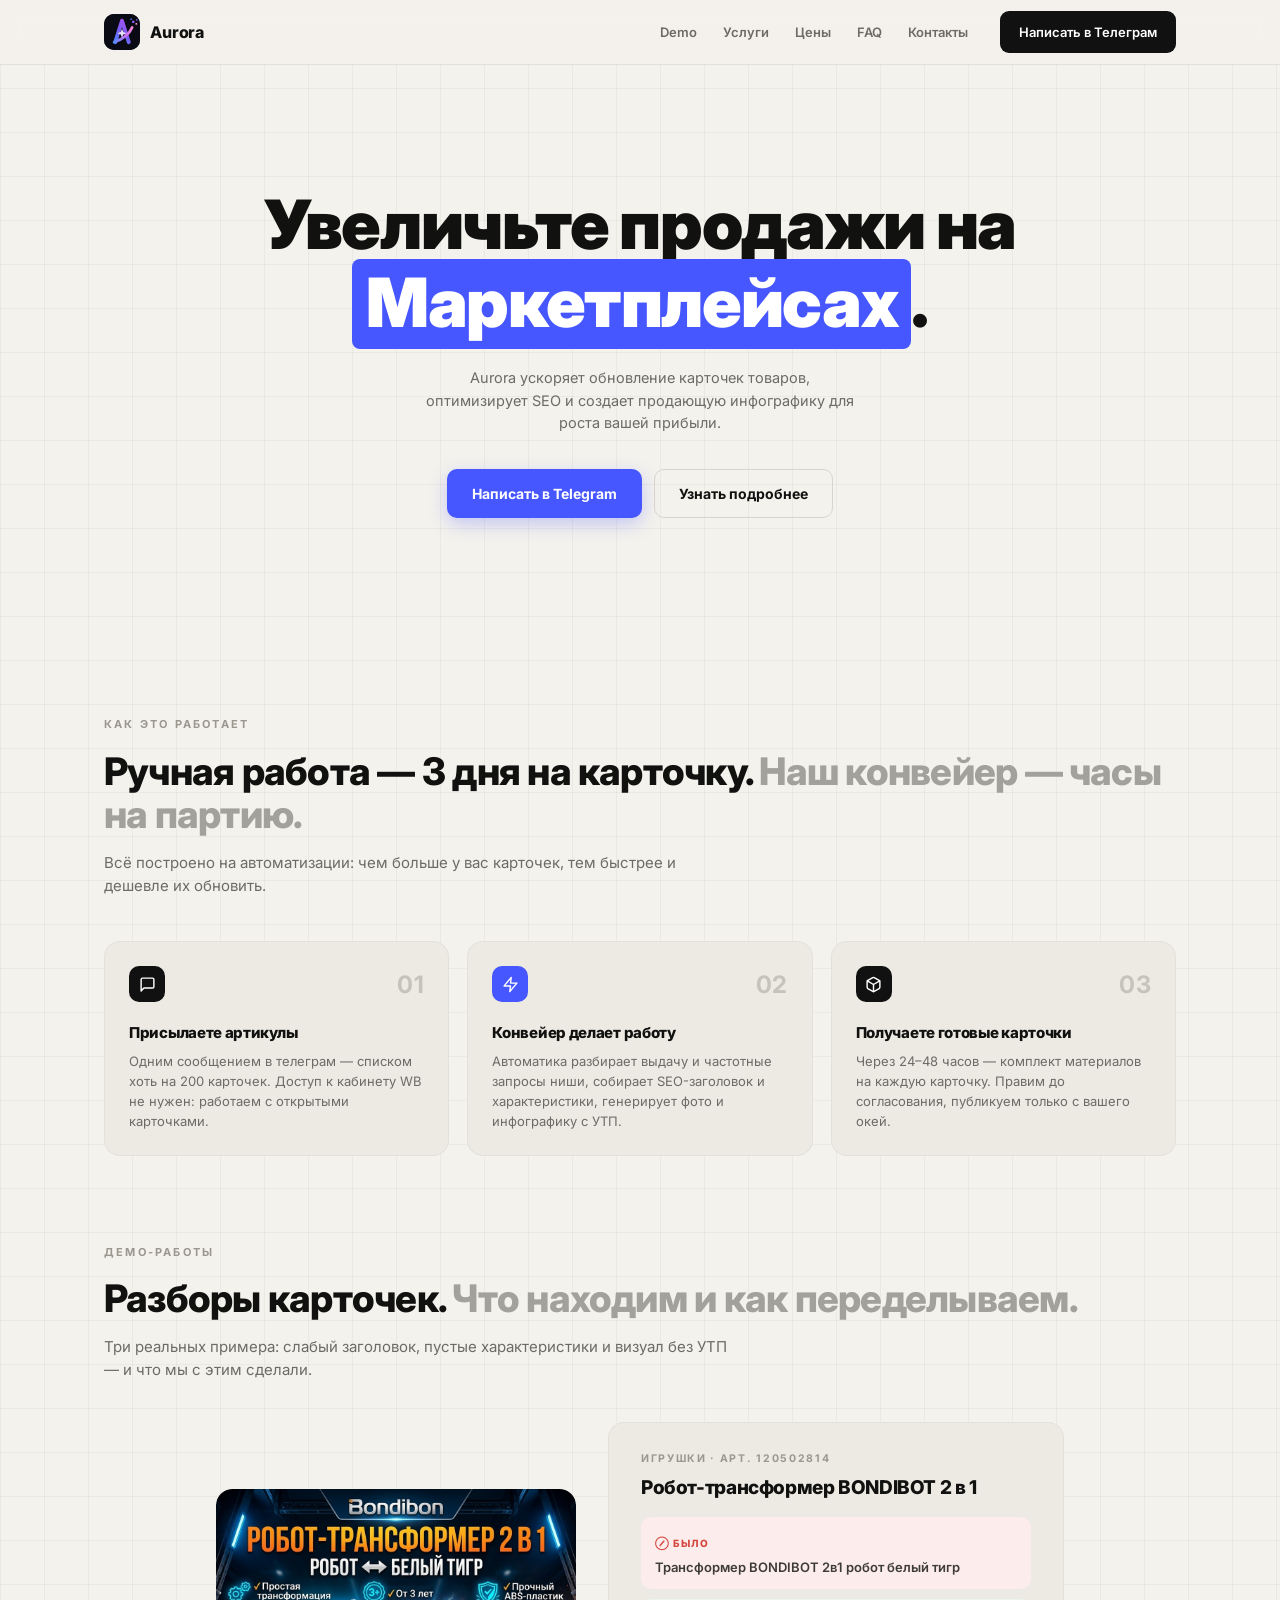
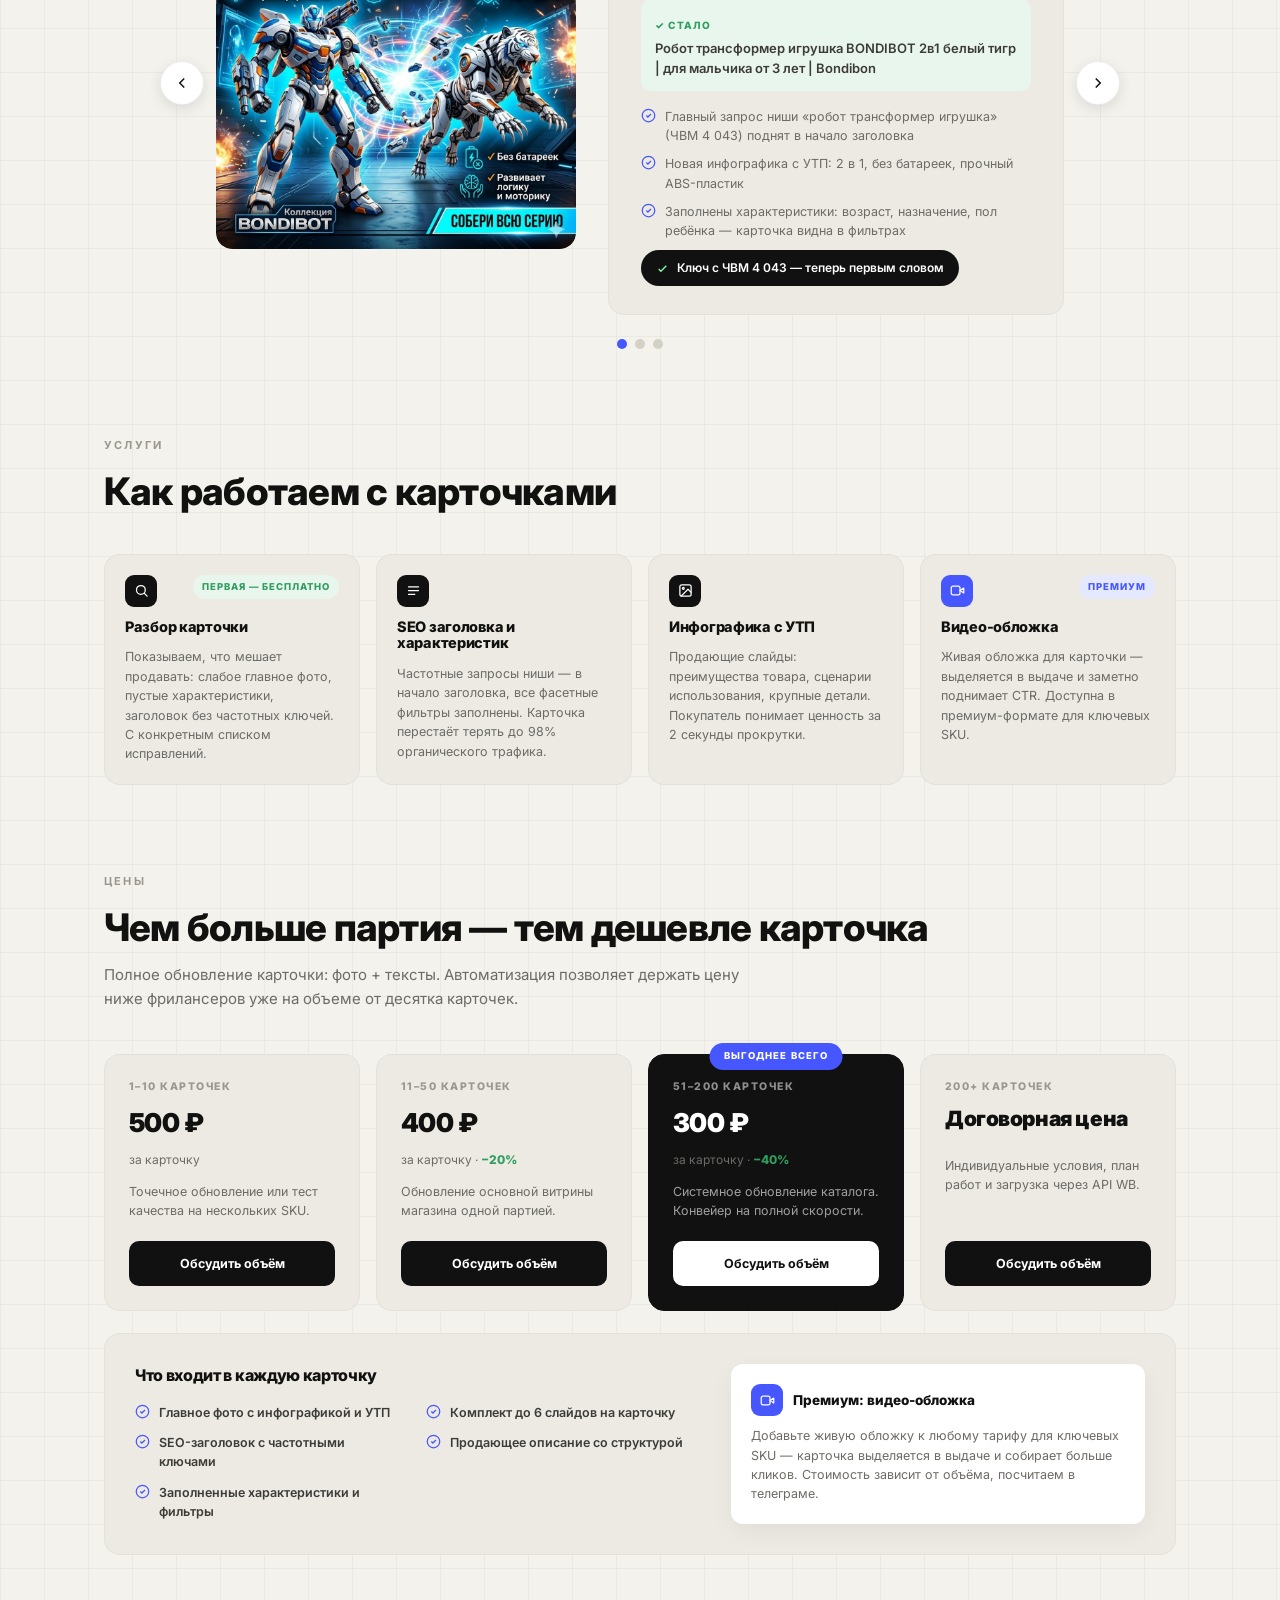
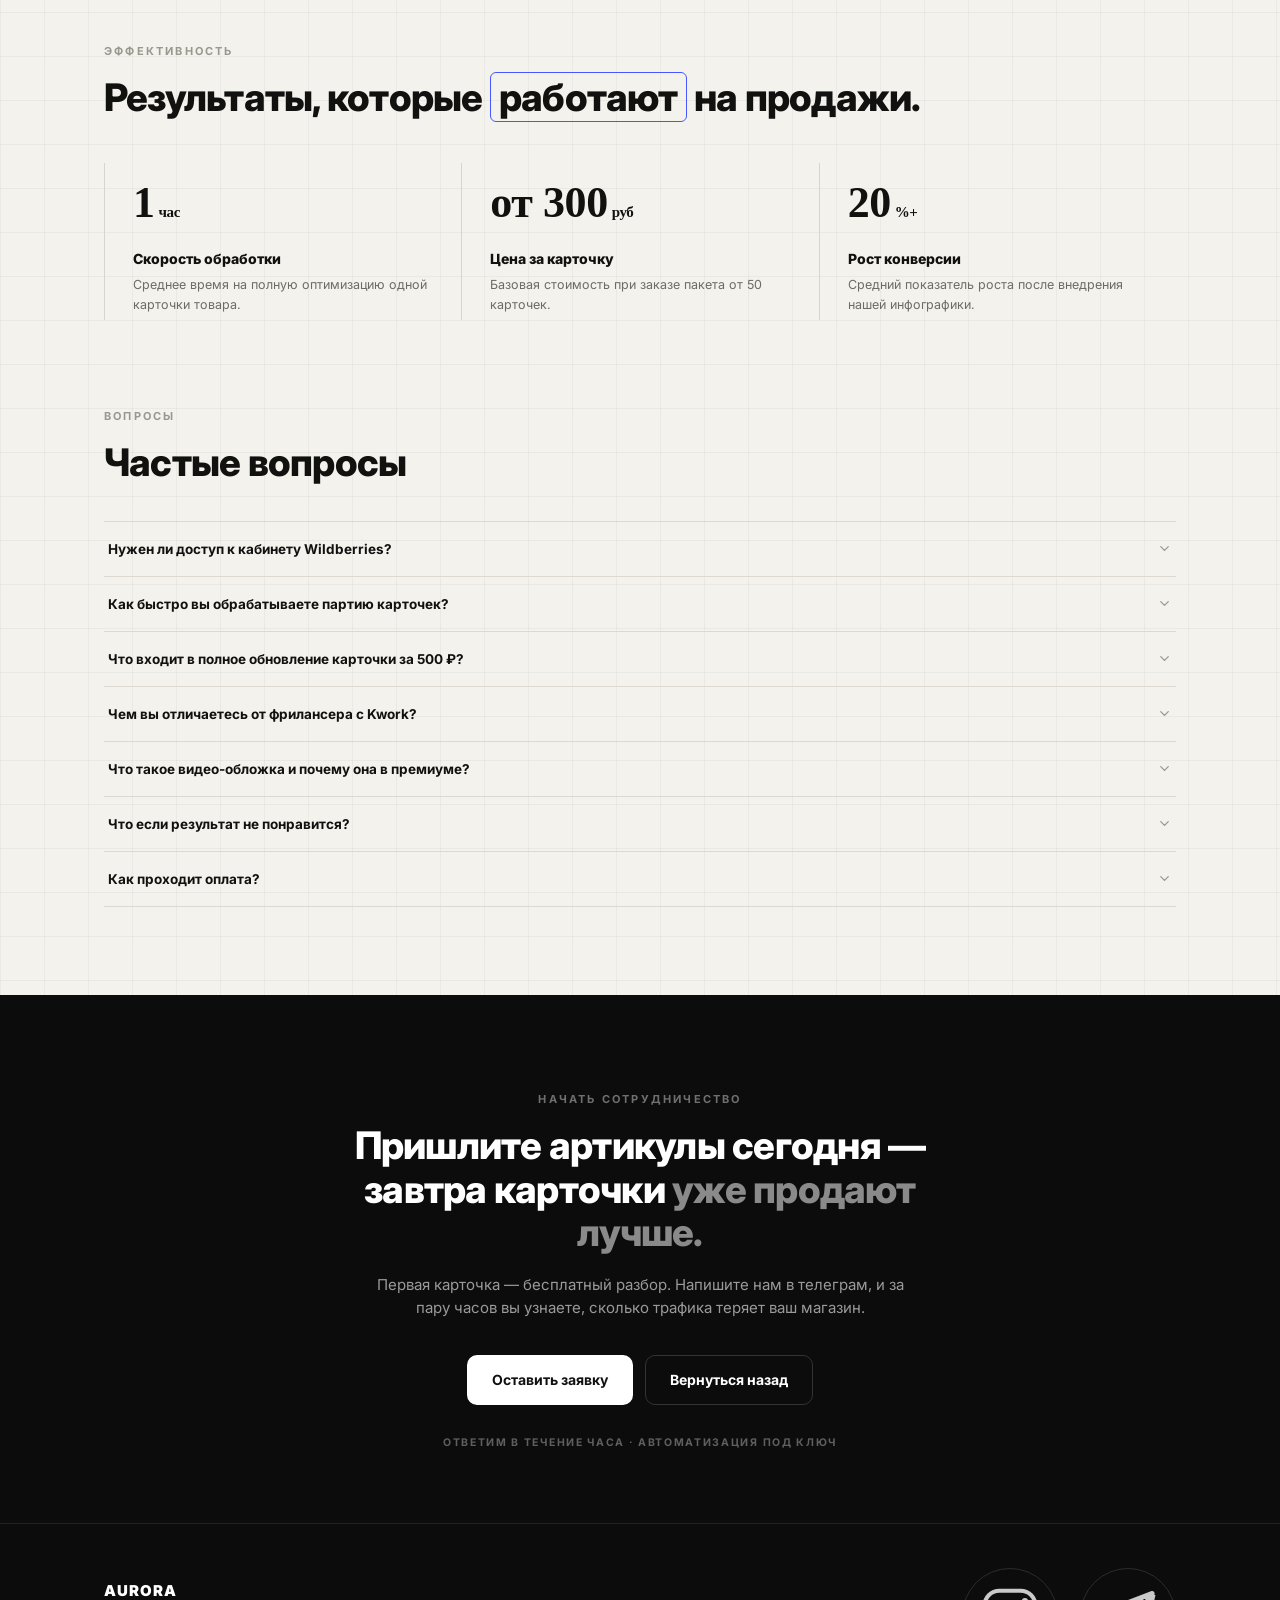
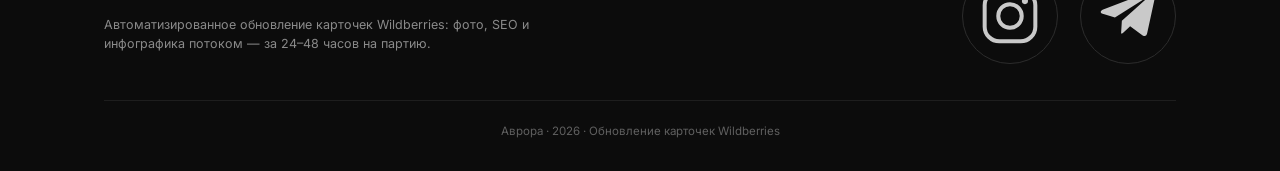
==== commit 3f02314f: "update index.html" ====
--- a/index.html
+++ b/index.html
@@ -42,7 +42,7 @@
   a{text-decoration:none;color:inherit}
   ul{list-style:none}
   button{font-family:inherit}
-  .wrap{max-width:1040px;margin:0 auto;padding:0 24px}
+  .wrap{max-width:1120px;margin:0 auto;padding:0 24px}
   section{padding:88px 0;position:relative}
 
   .label{font-size:11px;font-weight:700;letter-spacing:.2em;text-transform:uppercase;color:var(--faint);margin-bottom:16px}
@@ -98,24 +98,123 @@
   .step h3{font-size:15px;font-weight:800;margin-bottom:10px}
   .step p{font-size:13px;color:var(--muted)}
 
-  /* ============ DEMO ============ */
-  .demo-item{display:grid;grid-template-columns:.92fr 1.08fr;gap:22px;align-items:stretch;margin-top:26px}
-  .demo-item.flip .demo-media{order:2}
-  .demo-media{background:#e7e4dc;border-radius:var(--r);overflow:hidden;min-height:320px}
+  /* ============ DEMO CAROUSEL ============ */
+  .demo-carousel-wrapper {
+    position: relative;
+    margin-top: 36px;
+    padding: 0 52px;
+    max-width: 960px;
+    margin-left: auto;
+    margin-right: auto;
+  }
+  .demo-carousel-container {
+    overflow: hidden;
+    width: 100%;
+    border-radius: var(--r);
+  }
+  .demo-carousel-track {
+    display: flex;
+    transition: transform 0.4s cubic-bezier(0.25, 1, 0.5, 1);
+    will-change: transform;
+    width: 100%;
+  }
+  .demo-item {
+    min-width: 100%;
+    width: 100%;
+    box-sizing: border-box;
+    display: grid;
+    grid-template-columns: 360px minmax(0, 1fr);
+    gap: 32px;
+    align-items: center;
+    flex-shrink: 0;
+    padding: 4px;
+  }
+  .demo-item:nth-child(even) {
+    grid-template-columns: minmax(0, 1fr) 360px;
+  }
+  .demo-item:nth-child(even) .demo-media {
+    order: 2;
+  }
+  .demo-item:nth-child(even) .demo-panel {
+    order: 1;
+  }
+
+  .demo-media{
+    background:#e7e4dc;
+    border-radius:var(--r);
+    overflow:hidden;
+    width: 100%;
+    max-width: 360px;
+    aspect-ratio: 1 / 1;
+    margin: 0 auto;
+  }
   .demo-media img{width:100%;height:100%;object-fit:cover;border-radius:var(--r);box-shadow:0 18px 44px rgba(0,0,0,.14)}
-  .demo-panel{background:var(--panel);border:1px solid rgba(0,0,0,.04);border-radius:var(--r);padding:26px 28px}
+  
+  .demo-panel{
+    background:var(--panel);
+    border:1px solid rgba(0,0,0,.04);
+    border-radius:var(--r);
+    padding:28px 32px;
+    width: 100%;
+    min-width: 0;
+  }
   .demo-meta{font-size:10.5px;font-weight:700;letter-spacing:.16em;text-transform:uppercase;color:var(--faint);margin-bottom:10px}
   .demo-panel h3{font-size:19px;font-weight:800;margin-bottom:18px}
   .ba{border-radius:10px;padding:12px 14px;margin-bottom:10px}
   .ba .tag{display:inline-flex;align-items:center;gap:6px;font-size:10px;font-weight:800;letter-spacing:.12em;text-transform:uppercase;margin-bottom:5px}
-  .ba p{font-size:13px;font-weight:600;color:#3c3b37}
+  .ba p{font-size:13px;font-weight:600;color:#3c3b37;word-break:break-word}
   .ba.before{background:var(--red-soft)} .ba.before .tag{color:var(--red)}
   .ba.after{background:var(--green-soft)} .ba.after .tag{color:var(--green)}
   .demo-list{margin-top:16px;display:grid;gap:9px}
-  .demo-list li{display:flex;gap:9px;align-items:flex-start;font-size:12.5px;color:var(--muted)}
+  .demo-list li{display:flex;gap:9px;align-items:flex-start;font-size:12.5px;color:var(--muted);word-break:break-word}
   .demo-list li svg{flex:0 0 auto;width:15px;height:15px;margin-top:1px;color:var(--blue)}
   .demo-list li.pill{display:inline-flex;align-items:center;gap:8px;background:#111;color:#fff;border-radius:999px;padding:9px 15px;font-weight:600;font-size:12px;justify-self:start}
   .demo-list li.pill svg{color:#7bffa8;margin:0}
+
+  .demo-nav-btn {
+    position: absolute;
+    top: 50%;
+    transform: translateY(-50%);
+    width: 44px;
+    height: 44px;
+    border-radius: 50%;
+    background: #fff;
+    border: 1px solid rgba(0,0,0,0.08);
+    box-shadow: 0 4px 14px rgba(0,0,0,0.1);
+    cursor: pointer;
+    display: grid;
+    place-items: center;
+    z-index: 10;
+    transition: all 0.2s ease;
+    color: var(--txt);
+  }
+  .demo-nav-btn:hover {
+    background: #111;
+    color: #fff;
+    border-color: #111;
+  }
+  .demo-prev { left: 0px; }
+  .demo-next { right: 0px; }
+  .demo-nav-btn svg { width: 18px; height: 18px; }
+
+  .demo-dots {
+    display: flex;
+    justify-content: center;
+    gap: 8px;
+    margin-top: 20px;
+  }
+  .demo-dot {
+    width: 10px;
+    height: 10px;
+    border-radius: 50%;
+    background: #d4d0c5;
+    border: none;
+    cursor: pointer;
+    transition: background 0.2s;
+  }
+  .demo-dot.active {
+    background: var(--blue);
+  }
 
   /* ============ SERVICES ============ */
   .svc-grid{display:grid;grid-template-columns:repeat(4,1fr);gap:16px;margin-top:40px}
@@ -209,8 +308,12 @@
     body.menu-open .burger span:nth-child(2){opacity:0}
     body.menu-open .burger span:nth-child(3){transform:translateY(-6px) rotate(-45deg)}
     .burger{display:block}
-    .demo-item{grid-template-columns:1fr}
-    .demo-media{min-height:0;aspect-ratio:1}
+    .demo-carousel-wrapper{padding:0 12px;}
+    .demo-item, .demo-item:nth-child(even){grid-template-columns:1fr;max-width:480px;margin:0 auto;}
+    .demo-item:nth-child(even) .demo-media { order: initial; }
+    .demo-item:nth-child(even) .demo-panel { order: initial; }
+    .demo-media{max-width:100%}
+    .demo-nav-btn { display: none; }
   }
   @media(max-width:560px){
     section{padding:64px 0}
@@ -310,54 +413,71 @@
 <div class="label">Демо-работы</div>
 <h2>Разборы карточек. <span class="gray">Что находим и как переделываем.</span></h2>
 <p class="sub">Три реальных примера: слабый заголовок, пустые характеристики и визуал без УТП — и что мы с этим сделали.</p>
-<!-- Demo 1 -->
-<div class="demo-item">
-<div class="demo-media"><img alt="Робот-трансформер BONDIBOT 2 в 1 — инфографика" data-fallback="robot" src="images/120502814.jpg"/></div>
-<div class="demo-panel">
-<div class="demo-meta">Игрушки · арт. 120502814</div>
-<h3>Робот-трансформер BONDIBOT 2 в 1</h3>
-<div class="ba before"><span class="tag">⊘ Было</span><p>Трансформер BONDIBOT 2в1 робот белый тигр</p></div>
-<div class="ba after"><span class="tag">✓ Стало</span><p>Робот трансформер игрушка BONDIBOT 2в1 белый тигр | для мальчика от 3 лет | Bondibon</p></div>
-<ul class="demo-list">
-<li><svg fill="none" stroke="currentColor" stroke-width="2" viewbox="0 0 24 24"><circle cx="12" cy="12" r="10"></circle><path d="m8.5 12 2.5 2.5 5-5"></path></svg>Главный запрос ниши «робот трансформер игрушка» (ЧВМ 4 043) поднят в начало заголовка</li>
-<li><svg fill="none" stroke="currentColor" stroke-width="2" viewbox="0 0 24 24"><circle cx="12" cy="12" r="10"></circle><path d="m8.5 12 2.5 2.5 5-5"></path></svg>Новая инфографика с УТП: 2 в 1, без батареек, прочный ABS-пластик</li>
-<li><svg fill="none" stroke="currentColor" stroke-width="2" viewbox="0 0 24 24"><circle cx="12" cy="12" r="10"></circle><path d="m8.5 12 2.5 2.5 5-5"></path></svg>Заполнены характеристики: возраст, назначение, пол ребёнка — карточка видна в фильтрах</li>
-<li class="pill"><svg fill="none" stroke="currentColor" stroke-width="2.4" style="width:13px;height:13px" viewbox="0 0 24 24"><path d="m5 13 4 4L19 7"></path></svg>Ключ с ЧВМ 4 043 — теперь первым словом</li>
-</ul>
-</div>
-</div>
-<!-- Demo 2 -->
-<div class="demo-item flip">
-<div class="demo-media"><img alt="Городской рюкзак ToFi 16 л — инфографика" data-fallback="backpack" src="images/347111102.jpg"/></div>
-<div class="demo-panel">
-<div class="demo-meta">Аксессуары · арт. 347111102</div>
-<h3>Городской рюкзак ToFi 16 л</h3>
-<div class="ba before"><span class="tag">⊘ Было</span><p>Рюкзак школьный для подростков городской</p></div>
-<div class="ba after"><span class="tag">✓ Стало</span><p>Рюкзак городской повседневный ToFi | антикражный карман | 16 л | для ноутбука | мужской женский</p></div>
-<ul class="demo-list">
-<li><svg fill="none" stroke="currentColor" stroke-width="2" viewbox="0 0 24 24"><circle cx="12" cy="12" r="10"></circle><path d="m8.5 12 2.5 2.5 5-5"></path></svg>Узкий кластер «школьный» (ЧВМ 454) заменён на основной «городской» (ЧВМ 15 281)</li>
-<li><svg fill="none" stroke="currentColor" stroke-width="2" viewbox="0 0 24 24"><circle cx="12" cy="12" r="10"></circle><path d="m8.5 12 2.5 2.5 5-5"></path></svg>В заголовок добавлены мужской и женский кластеры — ещё 23 434 ЧВМ</li>
-<li><svg fill="none" stroke="currentColor" stroke-width="2" viewbox="0 0 24 24"><circle cx="12" cy="12" r="10"></circle><path d="m8.5 12 2.5 2.5 5-5"></path></svg>Инфографика раскрывает УТП: антикражный карман, вес 430 г, ноутбук до 16"</li>
-<li class="pill"><svg fill="none" stroke="currentColor" stroke-width="2.4" style="width:13px;height:13px" viewbox="0 0 24 24"><path d="m5 13 4 4L19 7"></path></svg>×5–10 к органическому трафику без рекламы</li>
-</ul>
-</div>
-</div>
-<!-- Demo 3 -->
-<div class="demo-item">
-<div class="demo-media"><img alt="Кабель коаксиальный 5D-FB CCA — инфографика" data-fallback="cable" src="images/367157721.jpg"/></div>
-<div class="demo-panel">
-<div class="demo-meta">Электроника · арт. 367157721</div>
-<h3>Кабель коаксиальный 5D-FB CCA</h3>
-<div class="ba before"><span class="tag">⊘ Было</span><p>Кабель 5D-FB CCA (150метров)</p></div>
-<div class="ba after"><span class="tag">✓ Стало</span><p>Кабель коаксиальный 5D-FB CCA 50 Ом для антенны репитера усилителя сигнала, разъём SMA, 30 метров</p></div>
-<ul class="demo-list">
-<li><svg fill="none" stroke="currentColor" stroke-width="2" viewbox="0 0 24 24"><circle cx="12" cy="12" r="10"></circle><path d="m8.5 12 2.5 2.5 5-5"></path></svg>Найден конфликт длины 150/50/30 м в одной карточке — риск возвратов и блокировки модерацией</li>
-<li><svg fill="none" stroke="currentColor" stroke-width="2" viewbox="0 0 24 24"><circle cx="12" cy="12" r="10"></circle><path d="m8.5 12 2.5 2.5 5-5"></path></svg>Добавлены кластеры «коаксиальный» (ЧВМ 353) и «разъёмы SMA/N» (ЧВМ 938)</li>
-<li><svg fill="none" stroke="currentColor" stroke-width="2" viewbox="0 0 24 24"><circle cx="12" cy="12" r="10"></circle><path d="m8.5 12 2.5 2.5 5-5"></path></svg>Заполнены теххарактеристики: жила CCA, 50 Ом, совместимость с разъёмами</li>
-<li class="pill"><svg fill="none" stroke="currentColor" stroke-width="2.4" style="width:13px;height:13px" viewbox="0 0 24 24"><path d="m5 13 4 4L19 7"></path></svg>До +16% трафика ниши за счёт новых ключей</li>
-</ul>
-</div>
-</div>
+
+<div class="demo-carousel-wrapper">
+  <button class="demo-nav-btn demo-prev" aria-label="Предыдущий слайд">
+    <svg fill="none" stroke="currentColor" stroke-width="2" viewBox="0 0 24 24"><path d="m15 18-6-6 6-6"></path></svg>
+  </button>
+  <button class="demo-nav-btn demo-next" aria-label="Следующий слайд">
+    <svg fill="none" stroke="currentColor" stroke-width="2" viewBox="0 0 24 24"><path d="m9 18 6-6-6-6"></path></svg>
+  </button>
+
+  <div class="demo-carousel-container">
+    <div class="demo-carousel-track">
+      <!-- Demo 1 -->
+      <div class="demo-item">
+        <div class="demo-media"><img alt="Робот-трансформер BONDIBOT 2 в 1 — инфографика" data-fallback="robot" src="images/120502814.jpg"/></div>
+        <div class="demo-panel">
+          <div class="demo-meta">Игрушки · арт. 120502814</div>
+          <h3>Робот-трансформер BONDIBOT 2 в 1</h3>
+          <div class="ba before"><span class="tag">⊘ Было</span><p>Трансформер BONDIBOT 2в1 робот белый тигр</p></div>
+          <div class="ba after"><span class="tag">✓ Стало</span><p>Робот трансформер игрушка BONDIBOT 2в1 белый тигр | для мальчика от 3 лет | Bondibon</p></div>
+          <ul class="demo-list">
+            <li><svg fill="none" stroke="currentColor" stroke-width="2" viewbox="0 0 24 24"><circle cx="12" cy="12" r="10"></circle><path d="m8.5 12 2.5 2.5 5-5"></path></svg>Главный запрос ниши «робот трансформер игрушка» (ЧВМ 4 043) поднят в начало заголовка</li>
+            <li><svg fill="none" stroke="currentColor" stroke-width="2" viewbox="0 0 24 24"><circle cx="12" cy="12" r="10"></circle><path d="m8.5 12 2.5 2.5 5-5"></path></svg>Новая инфографика с УТП: 2 в 1, без батареек, прочный ABS-пластик</li>
+            <li><svg fill="none" stroke="currentColor" stroke-width="2" viewbox="0 0 24 24"><circle cx="12" cy="12" r="10"></circle><path d="m8.5 12 2.5 2.5 5-5"></path></svg>Заполнены характеристики: возраст, назначение, пол ребёнка — карточка видна в фильтрах</li>
+            <li class="pill"><svg fill="none" stroke="currentColor" stroke-width="2.4" style="width:13px;height:13px" viewbox="0 0 24 24"><path d="m5 13 4 4L19 7"></path></svg>Ключ с ЧВМ 4 043 — теперь первым словом</li>
+          </ul>
+        </div>
+      </div>
+      <!-- Demo 2 -->
+      <div class="demo-item">
+        <div class="demo-media"><img alt="Городской рюкзак ToFi 16 л — инфографика" data-fallback="backpack" src="images/347111102.jpg"/></div>
+        <div class="demo-panel">
+          <div class="demo-meta">Аксессуары · арт. 347111102</div>
+          <h3>Городской рюкзак ToFi 16 л</h3>
+          <div class="ba before"><span class="tag">⊘ Было</span><p>Рюкзак школьный для подростков городской</p></div>
+          <div class="ba after"><span class="tag">✓ Стало</span><p>Рюкзак городской повседневный ToFi | антикражный карман | 16 л | для ноутбука | мужской женский</p></div>
+          <ul class="demo-list">
+            <li><svg fill="none" stroke="currentColor" stroke-width="2" viewbox="0 0 24 24"><circle cx="12" cy="12" r="10"></circle><path d="m8.5 12 2.5 2.5 5-5"></path></svg>Узкий кластер «школьный» (ЧВМ 454) заменён на основной «городской» (ЧВМ 15 281)</li>
+            <li><svg fill="none" stroke="currentColor" stroke-width="2" viewbox="0 0 24 24"><circle cx="12" cy="12" r="10"></circle><path d="m8.5 12 2.5 2.5 5-5"></path></svg>В заголовок добавлены мужской и женский кластеры — ещё 23 434 ЧВМ</li>
+            <li><svg fill="none" stroke="currentColor" stroke-width="2" viewbox="0 0 24 24"><circle cx="12" cy="12" r="10"></circle><path d="m8.5 12 2.5 2.5 5-5"></path></svg>Инфографика раскрывает УТП: антикражный карман, вес 430 г, ноутбук до 16"</li>
+            <li class="pill"><svg fill="none" stroke="currentColor" stroke-width="2.4" style="width:13px;height:13px" viewbox="0 0 24 24"><path d="m5 13 4 4L19 7"></path></svg>×5–10 к органическому трафику без рекламы</li>
+          </ul>
+        </div>
+      </div>
+      <!-- Demo 3 -->
+      <div class="demo-item">
+        <div class="demo-media"><img alt="Кабель коаксиальный 5D-FB CCA — инфографика" data-fallback="cable" src="images/367157721.jpg"/></div>
+        <div class="demo-panel">
+          <div class="demo-meta">Электроника · арт. 367157721</div>
+          <h3>Кабель коаксиальный 5D-FB CCA</h3>
+          <div class="ba before"><span class="tag">⊘ Было</span><p>Кабель 5D-FB CCA (150метров)</p></div>
+          <div class="ba after"><span class="tag">✓ Стало</span><p>Кабель коаксиальный 5D-FB CCA 50 Ом для антенны репитера усилителя сигнала, разъём SMA, 30 метров</p></div>
+          <ul class="demo-list">
+            <li><svg fill="none" stroke="currentColor" stroke-width="2" viewbox="0 0 24 24"><circle cx="12" cy="12" r="10"></circle><path d="m8.5 12 2.5 2.5 5-5"></path></svg>Найден конфликт длины 150/50/30 м в одной карточке — риск возвратов и блокировки модерацией</li>
+            <li><svg fill="none" stroke="currentColor" stroke-width="2" viewbox="0 0 24 24"><circle cx="12" cy="12" r="10"></circle><path d="m8.5 12 2.5 2.5 5-5"></path></svg>Добавлены кластеры «коаксиальный» (ЧВМ 353) и «разъёмы SMA/N» (ЧВМ 938)</li>
+            <li><svg fill="none" stroke="currentColor" stroke-width="2" viewbox="0 0 24 24"><circle cx="12" cy="12" r="10"></circle><path d="m8.5 12 2.5 2.5 5-5"></path></svg>Заполнены теххарактеристики: жила CCA, 50 Ом, совместимость с разъёмами</li>
+            <li class="pill"><svg fill="none" stroke="currentColor" stroke-width="2.4" style="width:13px;height:13px" viewbox="0 0 24 24"><path d="m5 13 4 4L19 7"></path></svg>До +16% трафика ниши за счёт новых ключей</li>
+          </ul>
+        </div>
+      </div>
+    </div>
+  </div>
+
+  <div class="demo-dots" id="demoDots"></div>
+</div>
+
 </div>
 </section>
 <!-- ================= SERVICES ================= -->
@@ -472,7 +592,7 @@
 <div class="stat">
 <span class="big">от 300<span class="unit">руб</span></span>
 <div class="lbl">Цена за карточку</div>
-<p>Базовая стоимость при заказе пакета от 10 карточек.</p>
+<p>Базовая стоимость при заказе пакета от 50 карточек.</p>
 </div>
 <div class="stat">
 <span class="big">20<span class="unit">%+</span></span>
@@ -493,7 +613,7 @@
 <div class="faq-a"><p>Нет. Мы работаем с открытыми карточками по артикулу — доступ к личному кабинету не требуется. Если понадобится загрузка через API WB (для крупных объёмов), обсуждаем это отдельно.</p></div>
 </div>
 <div class="faq-item">
-<button class="faq-q">Как быстро вы обрабатываете партию карточек?<svg fill="none" stroke="currentColor" stroke-linecap="round" stroke-width="2" viewbox="0 0 24 24"><path d="m6 9 6 6 6-6"></path></svg></button>
+<button class="faq-q">Как быстро вы обрабатываете партию карточек?<svg fill="none" stroke="currentColor" stroke-linecap="round" stroke-linejoin="round" stroke-width="2" viewbox="0 0 24 24"><path d="m6 9 6 6 6-6"></path></svg></button>
 <div class="faq-a"><p>Партию до 200 карточек конвейер обрабатывает за 24–48 часов. Точный срок зависит от объёма и сложности ниши — сообщим при разборе заявки.</p></div>
 </div>
 <div class="faq-item">
@@ -514,7 +634,7 @@
 </div>
 <div class="faq-item">
 <button class="faq-q">Как проходит оплата?<svg fill="none" stroke="currentColor" stroke-linecap="round" stroke-width="2" viewbox="0 0 24 24"><path d="m6 9 6 6 6-6"></path></svg></button>
-<div class="faq-a"><p>Обсуждаем объём и формат в телеграме, согласовываем стоимость партии и условия оплаты индивидуально — предпочитаемый способ оплаты в USDT на Telegram кошелек.</p></div>
+<div class="faq-a"><p>Обсуждаем объём работ, согласовываем стоимость партии и условия оплаты индивидуально — предпочитаемый способ оплаты в USDT на Telegram кошелек.</p></div>
 </div>
 </div>
 </div>
@@ -581,6 +701,45 @@
         a.style.maxHeight = a.scrollHeight + 'px';
       }
     });
+  });
+
+  // Demo Carousel Logic
+  const track = document.querySelector('.demo-carousel-track');
+  const items = Array.from(track.children);
+  const nextBtn = document.querySelector('.demo-next');
+  const prevBtn = document.querySelector('.demo-prev');
+  const dotsContainer = document.getElementById('demoDots');
+  let currentIndex = 0;
+
+  items.forEach((_, index) => {
+    const dot = document.createElement('button');
+    dot.classList.add('demo-dot');
+    if (index === 0) dot.classList.add('active');
+    dot.addEventListener('click', () => goToSlide(index));
+    dotsContainer.appendChild(dot);
+  });
+  const dots = Array.from(dotsContainer.children);
+
+  function updateCarousel() {
+    track.style.transform = `translateX(-${currentIndex * 100}%)`;
+    dots.forEach((dot, index) => {
+      dot.classList.toggle('active', index === currentIndex);
+    });
+  }
+
+  function goToSlide(index) {
+    currentIndex = index;
+    updateCarousel();
+  }
+
+  nextBtn.addEventListener('click', () => {
+    currentIndex = (currentIndex + 1) % items.length;
+    updateCarousel();
+  });
+
+  prevBtn.addEventListener('click', () => {
+    currentIndex = (currentIndex - 1 + items.length) % items.length;
+    updateCarousel();
   });
 
   const FALLBACKS = {
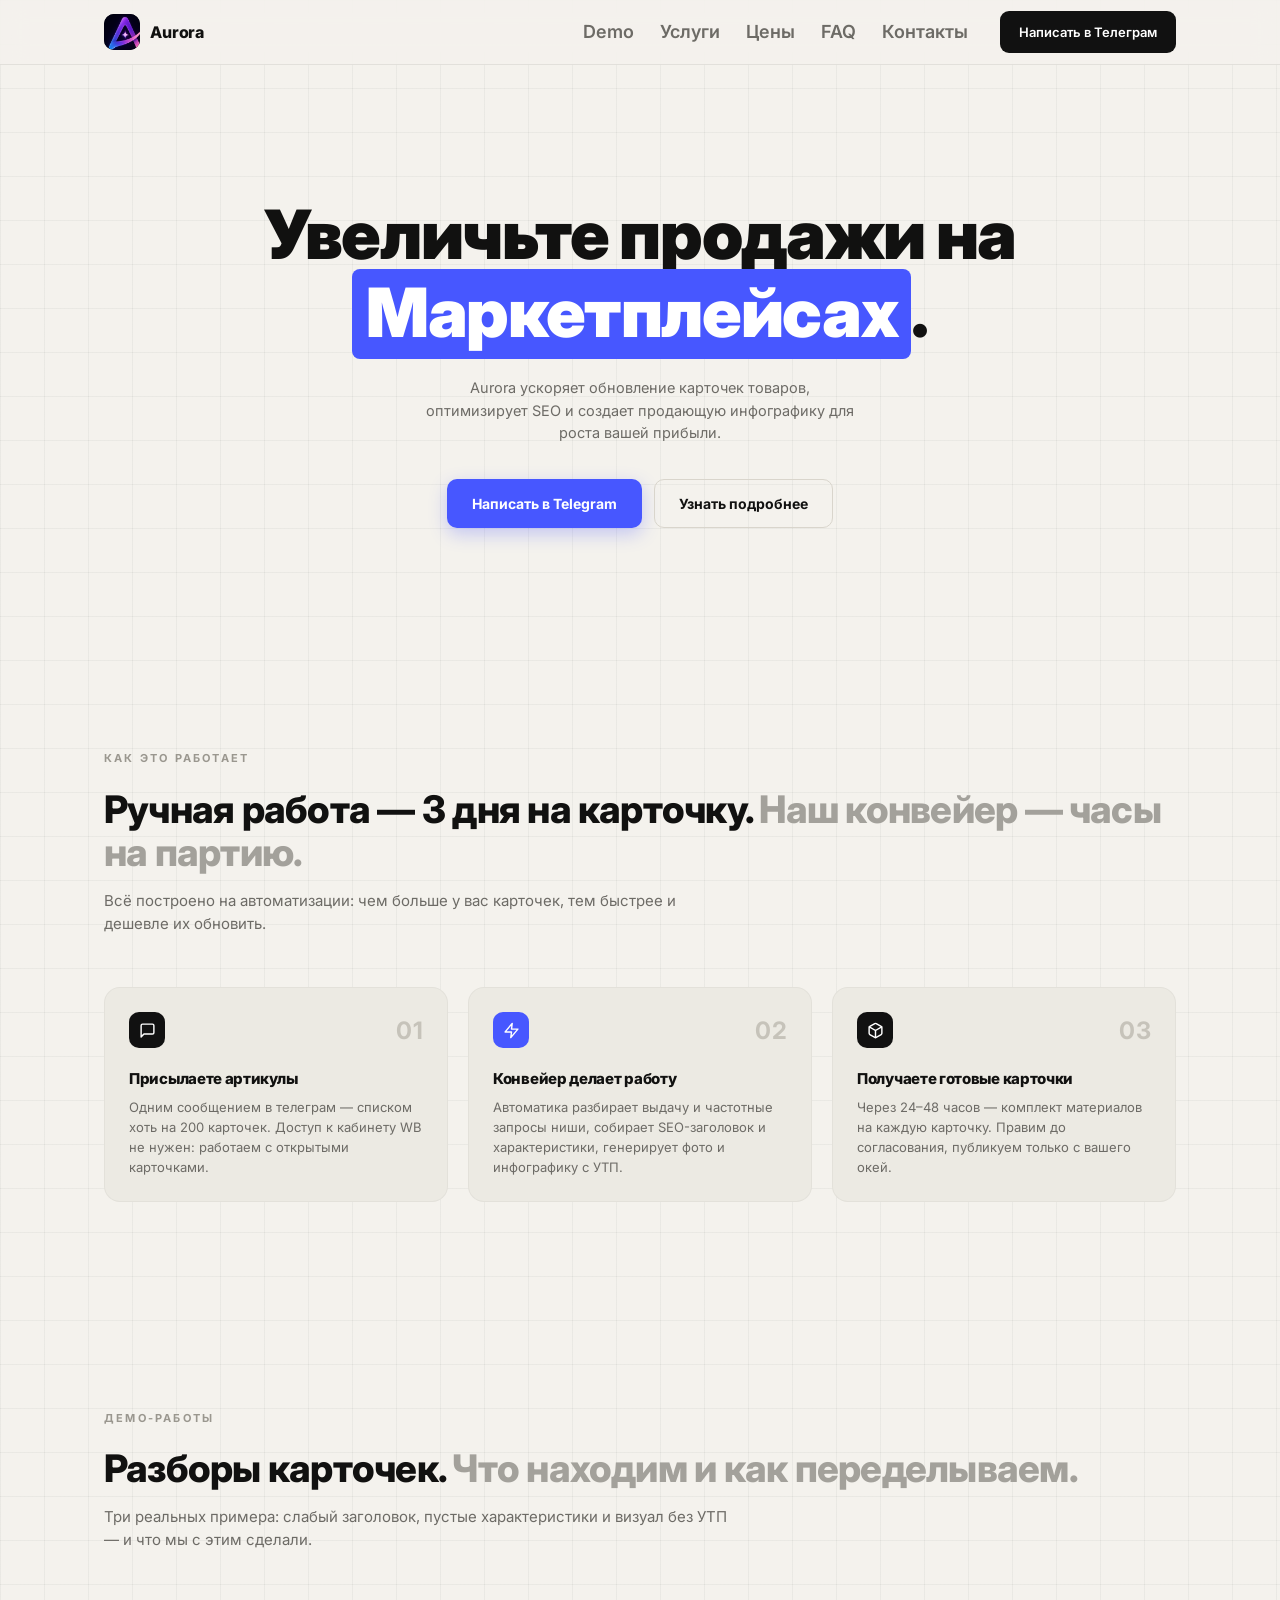
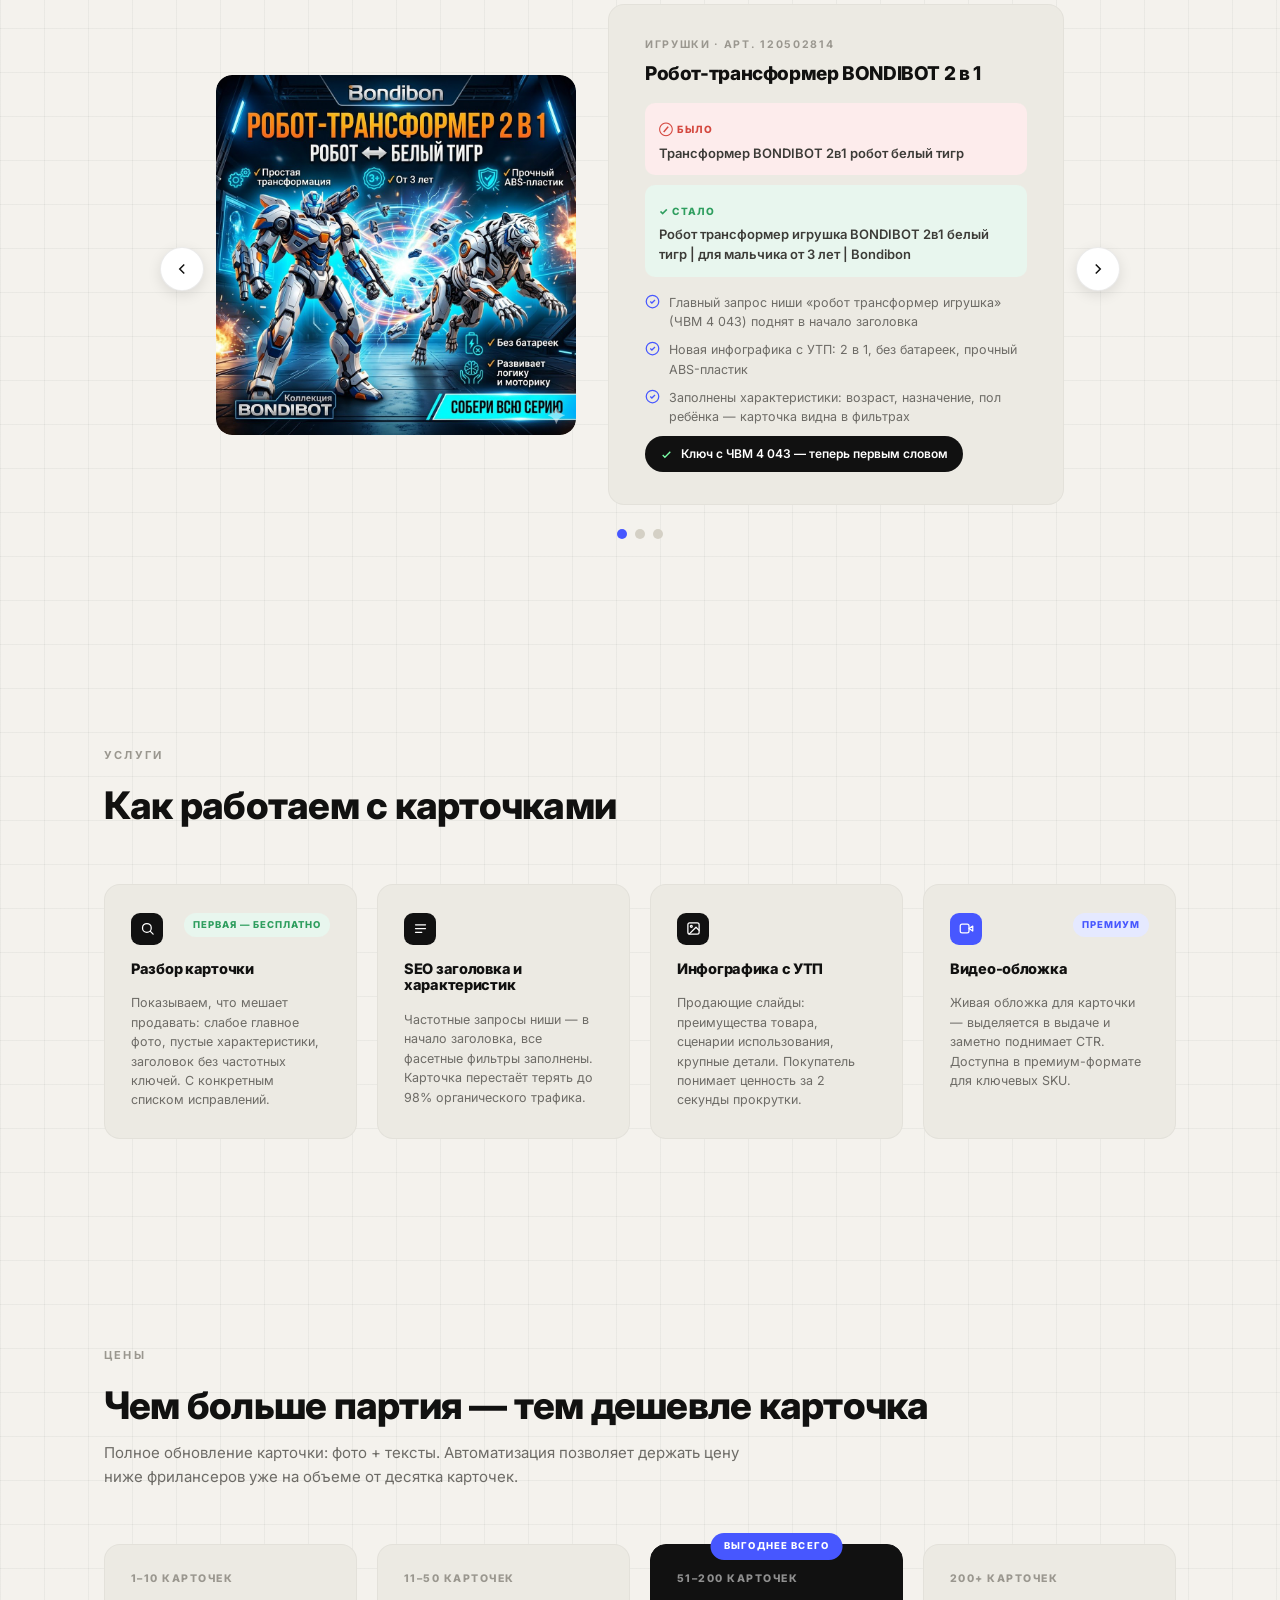
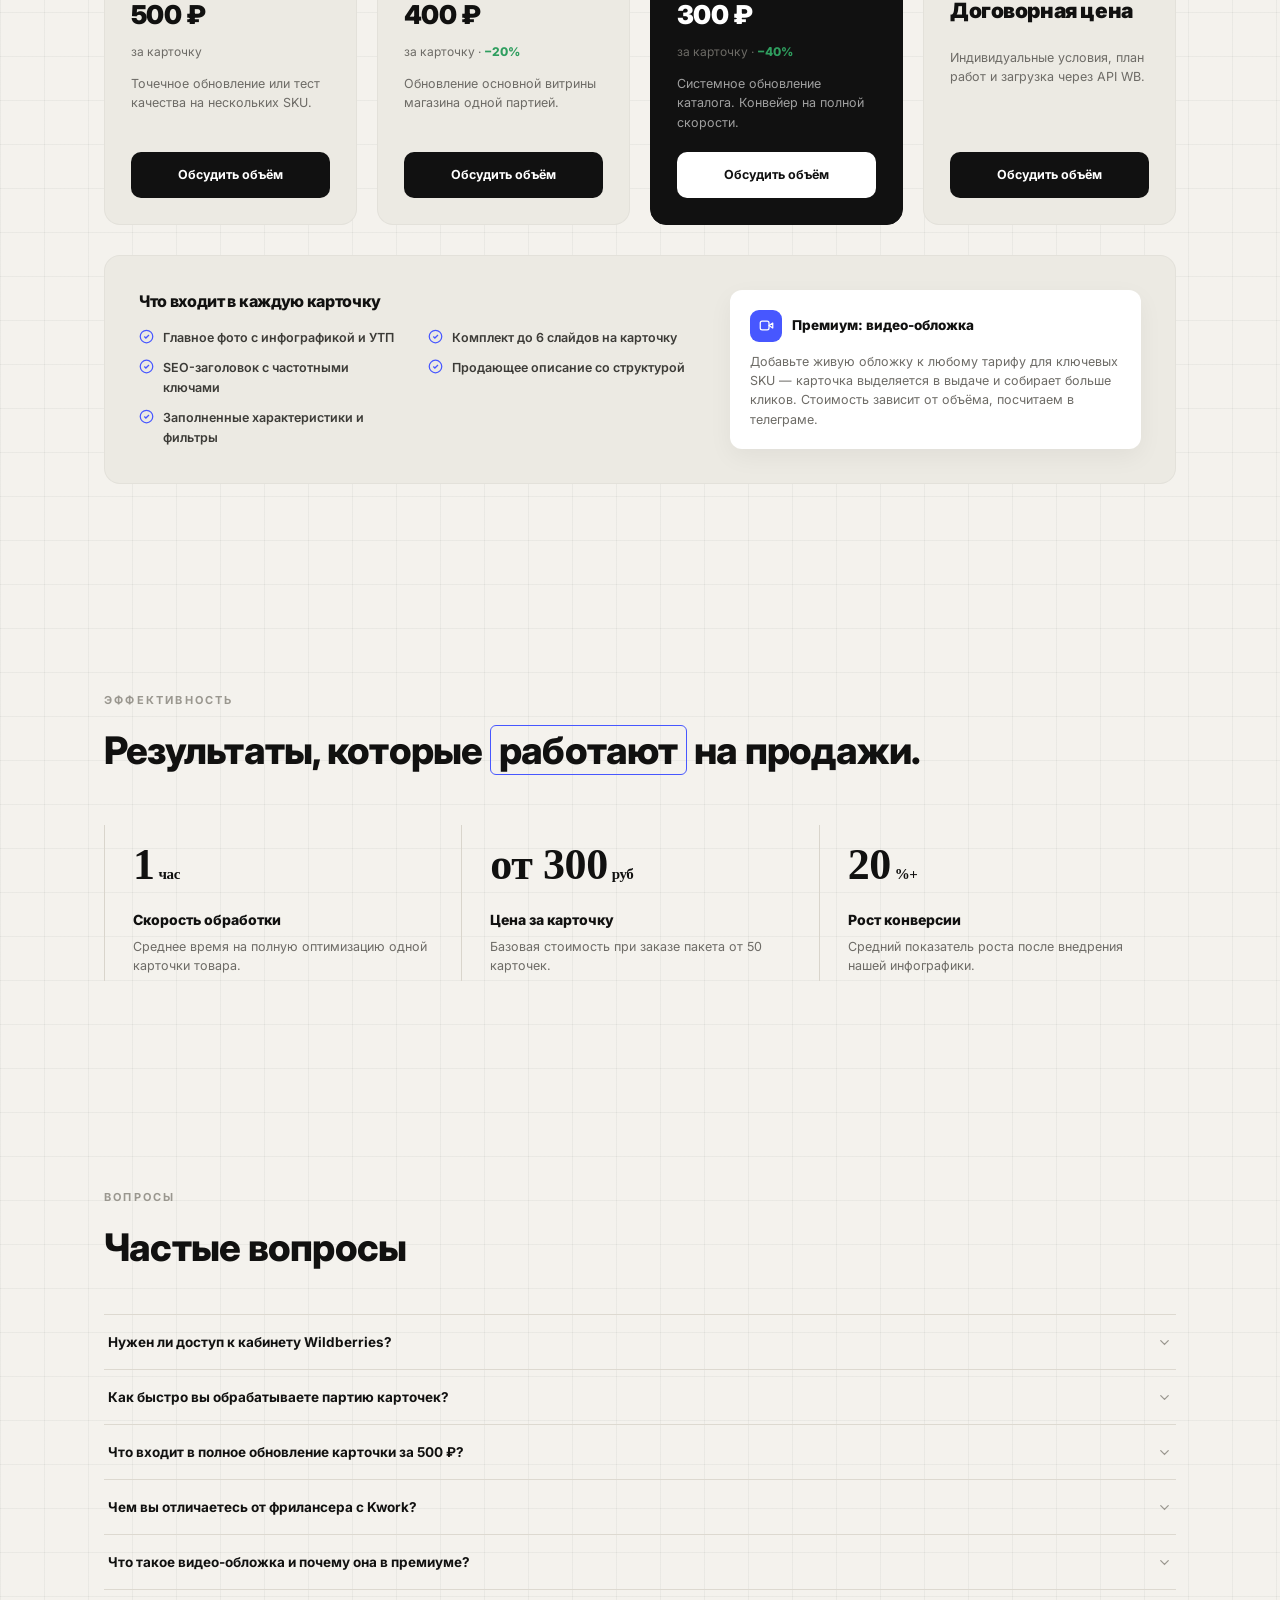
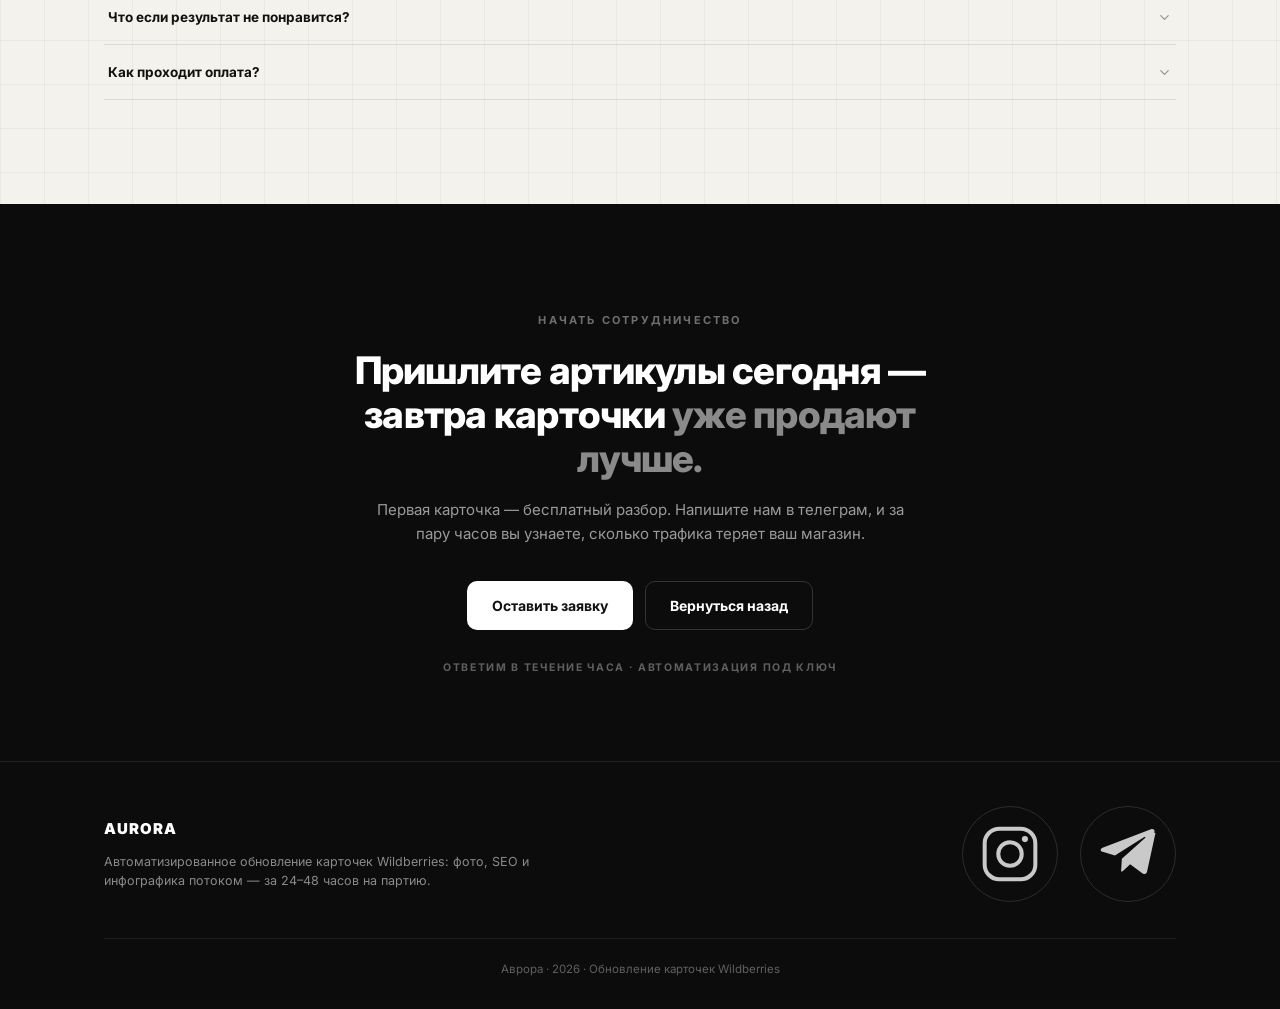
==== commit ba4023e0: "rm redundant css file" ====
--- a/index.html
+++ b/index.html
@@ -43,9 +43,9 @@
   ul{list-style:none}
   button{font-family:inherit}
   .wrap{max-width:1120px;margin:0 auto;padding:0 24px}
-  section{padding:88px 0;position:relative}
-
-  .label{font-size:11px;font-weight:700;letter-spacing:.2em;text-transform:uppercase;color:var(--faint);margin-bottom:16px}
+  section{padding:104px 0;position:relative}
+
+  .label{font-size:11px;font-weight:700;letter-spacing:.2em;text-transform:uppercase;color:var(--faint);margin-bottom:20px}
   h1,h2,h3{letter-spacing:-.02em;line-height:1.15}
   h2{font-size:clamp(26px,3.4vw,38px);font-weight:800}
   h2 .gray{color:#a3a19b}
@@ -68,26 +68,27 @@
   .nav-inner{display:flex;align-items:center;gap:28px;height:64px}
   .logo{display:inline-flex;align-items:center;gap:10px;font-weight:800;font-size:16px;letter-spacing:-.01em}
   .logo-img{width:36px;height:36px;border-radius:10px;overflow:hidden;position:relative;background:#0a0a14;flex:0 0 auto}
-  .logo-img img{position:absolute;width:250%;height:250%;left:50%;top:36%;transform:translate(-50%,-50%);object-fit:cover}
+  .logo-img img{position:absolute;width:100%;height:100%;left:0;top:0;object-fit:cover}
   .logo-fb{width:100%;height:100%;display:none}
   .nav-links{display:flex;gap:26px;margin-left:auto;align-items:center}
-  .nav-links a{font-size:13px;font-weight:600;color:var(--muted);transition:.2s}
+  .nav-links a{font-size:18px;font-weight:600;color:var(--muted);transition:.2s}
   .nav-links a:hover{color:var(--txt)}
   .nav-links a.nav-cta{color:#fff}
   .nav-cta{margin-left:6px;padding:10px 18px;font-size:13px;border-radius:9px}
+  .nav-links a.nav-cta{font-size:13px}
   .burger{display:none;margin-left:auto;background:none;border:0;cursor:pointer;width:38px;height:38px;position:relative}
   .burger span{position:absolute;left:9px;right:9px;height:2px;background:#111;transition:.3s}
   .burger span:nth-child(1){top:13px}.burger span:nth-child(2){top:19px}.burger span:nth-child(3){top:25px}
 
   /* ============ HERO ============ */
-  .hero{padding:120px 0 110px;text-align:center}
+  .hero{padding:130px 0 118px;text-align:center}
   .hero h1{font-size:clamp(40px,6.4vw,68px);font-weight:900;max-width:820px;margin:0 auto 26px}
   .hero h1 .hl{background:var(--blue);color:#fff;padding:2px 14px 6px;border-radius:8px;box-decoration-break:clone;-webkit-box-decoration-break:clone}
   .hero p{color:var(--muted);font-size:14.5px;max-width:440px;margin:0 auto 34px}
   .hero-actions{display:flex;gap:12px;justify-content:center;flex-wrap:wrap}
 
   /* ============ STEPS ============ */
-  .steps{display:grid;grid-template-columns:repeat(3,1fr);gap:18px;margin-top:44px}
+  .steps{display:grid;grid-template-columns:repeat(3,1fr);gap:20px;margin-top:52px}
   .step{background:var(--panel);border:1px solid rgba(0,0,0,.04);border-radius:var(--r);padding:24px;transition:.25s}
   .step:hover{transform:translateY(-4px);box-shadow:0 14px 34px rgba(0,0,0,.07)}
   .step-top{display:flex;justify-content:space-between;align-items:flex-start;margin-bottom:20px}
@@ -101,7 +102,7 @@
   /* ============ DEMO CAROUSEL ============ */
   .demo-carousel-wrapper {
     position: relative;
-    margin-top: 36px;
+    margin-top: 48px;
     padding: 0 52px;
     max-width: 960px;
     margin-left: auto;
@@ -154,7 +155,7 @@
     background:var(--panel);
     border:1px solid rgba(0,0,0,.04);
     border-radius:var(--r);
-    padding:28px 32px;
+    padding:32px 36px;
     width: 100%;
     min-width: 0;
   }
@@ -217,10 +218,10 @@
   }
 
   /* ============ SERVICES ============ */
-  .svc-grid{display:grid;grid-template-columns:repeat(4,1fr);gap:16px;margin-top:40px}
-  .svc{background:var(--panel);border:1px solid rgba(0,0,0,.04);border-radius:var(--r);padding:20px;display:flex;flex-direction:column;gap:12px;transition:.25s}
+  .svc-grid{display:grid;grid-template-columns:repeat(4,1fr);gap:20px;margin-top:56px}
+  .svc{background:var(--panel);border:1px solid rgba(0,0,0,.04);border-radius:var(--r);padding:28px 26px;display:flex;flex-direction:column;gap:16px;transition:.25s}
   .svc:hover{transform:translateY(-4px);box-shadow:0 14px 34px rgba(0,0,0,.07)}
-  .svc-top{display:flex;justify-content:space-between;align-items:flex-start;gap:8px}
+  .svc-top{display:flex;justify-content:space-between;align-items:flex-start;gap:10px}
   .svc-ico{width:32px;height:32px;border-radius:9px;background:#111;color:#fff;display:grid;place-items:center;flex:0 0 auto}
   .svc-ico svg{width:15px;height:15px}
   .svc:nth-child(4) .svc-ico{background:var(--blue)}
@@ -231,8 +232,8 @@
   .svc p{font-size:12.5px;color:var(--muted)}
 
   /* ============ PRICING ============ */
-  .price-grid{display:grid;grid-template-columns:repeat(4,1fr);gap:16px;margin-top:44px}
-  .price{background:var(--panel);border:1px solid rgba(0,0,0,.04);border-radius:var(--r);padding:24px;display:flex;flex-direction:column;gap:8px;position:relative;transition:.25s}
+  .price-grid{display:grid;grid-template-columns:repeat(4,1fr);gap:20px;margin-top:56px}
+  .price{background:var(--panel);border:1px solid rgba(0,0,0,.04);border-radius:var(--r);padding:26px;display:flex;flex-direction:column;gap:8px;position:relative;transition:.25s}
   .price:hover{transform:translateY(-4px);box-shadow:0 14px 34px rgba(0,0,0,.07)}
   .price .tier{font-size:10.5px;font-weight:800;letter-spacing:.14em;text-transform:uppercase;color:var(--faint)}
   .price .val{font-size:26px;font-weight:900;letter-spacing:-.02em}
@@ -244,7 +245,7 @@
   .price.best .tier{color:#8f8f8f}
   .price.best .desc{color:#a0a0a0}
   .price.best .best-badge{position:absolute;top:-12px;left:50%;transform:translateX(-50%);background:var(--blue);color:#fff;font-size:9.5px;font-weight:800;letter-spacing:.12em;text-transform:uppercase;padding:6px 14px;border-radius:999px;white-space:nowrap}
-  .includes{margin-top:22px;background:var(--panel);border:1px solid rgba(0,0,0,.04);border-radius:var(--r);padding:30px;display:grid;grid-template-columns:1.15fr .85fr;gap:36px;align-items:center}
+  .includes{margin-top:30px;background:var(--panel);border:1px solid rgba(0,0,0,.04);border-radius:var(--r);padding:34px;display:grid;grid-template-columns:1.15fr .85fr;gap:36px;align-items:center}
   .includes h3{font-size:16px;font-weight:800;margin-bottom:18px}
   .includes ul{display:grid;grid-template-columns:1fr 1fr;gap:11px 22px}
   .includes li{display:flex;gap:9px;font-size:12.5px;color:#3c3b37;font-weight:600;align-items:flex-start}
@@ -256,7 +257,7 @@
   .prem-card p{font-size:12.5px;color:var(--muted)}
 
   /* ============ STATS ============ */
-  .stats{display:grid;grid-template-columns:repeat(3,1fr);gap:0;margin-top:44px}
+  .stats{display:grid;grid-template-columns:repeat(3,1fr);gap:0;margin-top:52px}
   .stat{border-left:1px solid #d9d5cc;padding:6px 28px}
   .stat .big{font-family:Georgia,'Times New Roman',serif;font-size:44px;font-weight:700;letter-spacing:-.01em}
   .stat .unit{font-size:15px;font-weight:700;margin-left:4px}
@@ -265,7 +266,7 @@
   .outline-hl{border:1.5px solid var(--blue);border-radius:6px;padding:1px 8px}
 
   /* ============ FAQ ============ */
-  .faq-list{margin-top:36px;border-top:1px solid #ddd9d0}
+  .faq-list{margin-top:44px;border-top:1px solid #ddd9d0}
   .faq-item{border-bottom:1px solid #ddd9d0}
   .faq-q{width:100%;background:none;border:0;cursor:pointer;color:var(--txt);display:flex;justify-content:space-between;align-items:center;gap:18px;padding:19px 4px;font-size:13.5px;font-weight:700;text-align:left}
   .faq-q svg{width:15px;height:15px;color:var(--faint);transition:.3s;flex:0 0 auto}
@@ -275,7 +276,7 @@
 
   /* ============ CTA + FOOTER ============ */
   .dark{background:var(--dark);color:#fff;background-image:none}
-  .cta{padding:96px 0 72px;text-align:center}
+  .cta{padding:108px 0 84px;text-align:center}
   .cta .label{color:#6f6f6f}
   .cta h2{color:#fff;max-width:640px;margin:0 auto}
   .cta h2 .gray{color:#8a8a8a}
@@ -329,7 +330,7 @@
 <div class="wrap nav-inner">
 <a aria-label="Aurora" class="logo" href="#">
 <span class="logo-img">
-<img alt="Aurora" onerror="this.style.display='none';this.nextElementSibling.style.display='block'" src="logo.png"/>
+<img alt="Aurora" onerror="this.style.display='none';this.nextElementSibling.style.display='block'" src="images/logo_icon.png"/>
 <svg aria-hidden="true" class="logo-fb" viewbox="0 0 64 64">
 <rect fill="#0a0a14" height="64" width="64"></rect>
 <defs>
@@ -408,7 +409,7 @@
 </div>
 </section>
 <!-- ================= DEMO ================= -->
-<section id="demo" style="padding-top:0">
+<section id="demo">
 <div class="wrap">
 <div class="label">Демо-работы</div>
 <h2>Разборы карточек. <span class="gray">Что находим и как переделываем.</span></h2>
@@ -481,7 +482,7 @@
 </div>
 </section>
 <!-- ================= SERVICES ================= -->
-<section id="directions" style="padding-top:0">
+<section id="directions">
 <span id="services" style="position:absolute;top:-80px"></span>
 <div class="wrap">
 <div class="label">Услуги</div>
@@ -521,7 +522,7 @@
 </div>
 </section>
 <!-- ================= PRICING ================= -->
-<section id="pricing" style="padding-top:0">
+<section id="pricing">
 <div class="wrap">
 <div class="label">Цены</div>
 <h2>Чем больше партия — тем дешевле карточка</h2>
@@ -579,7 +580,7 @@
 </div>
 </section>
 <!-- ================= EFFECTIVENESS ================= -->
-<section id="stats" style="padding-top:0">
+<section id="stats">
 <div class="wrap">
 <div class="label">Эффективность</div>
 <h2>Результаты, которые <span class="outline-hl">работают</span> на продажи.</h2>
@@ -603,7 +604,7 @@
 </div>
 </section>
 <!-- ================= FAQ ================= -->
-<section id="faq" style="padding-top:0">
+<section id="faq">
 <div class="wrap">
 <div class="label">Вопросы</div>
 <h2>Частые вопросы</h2>
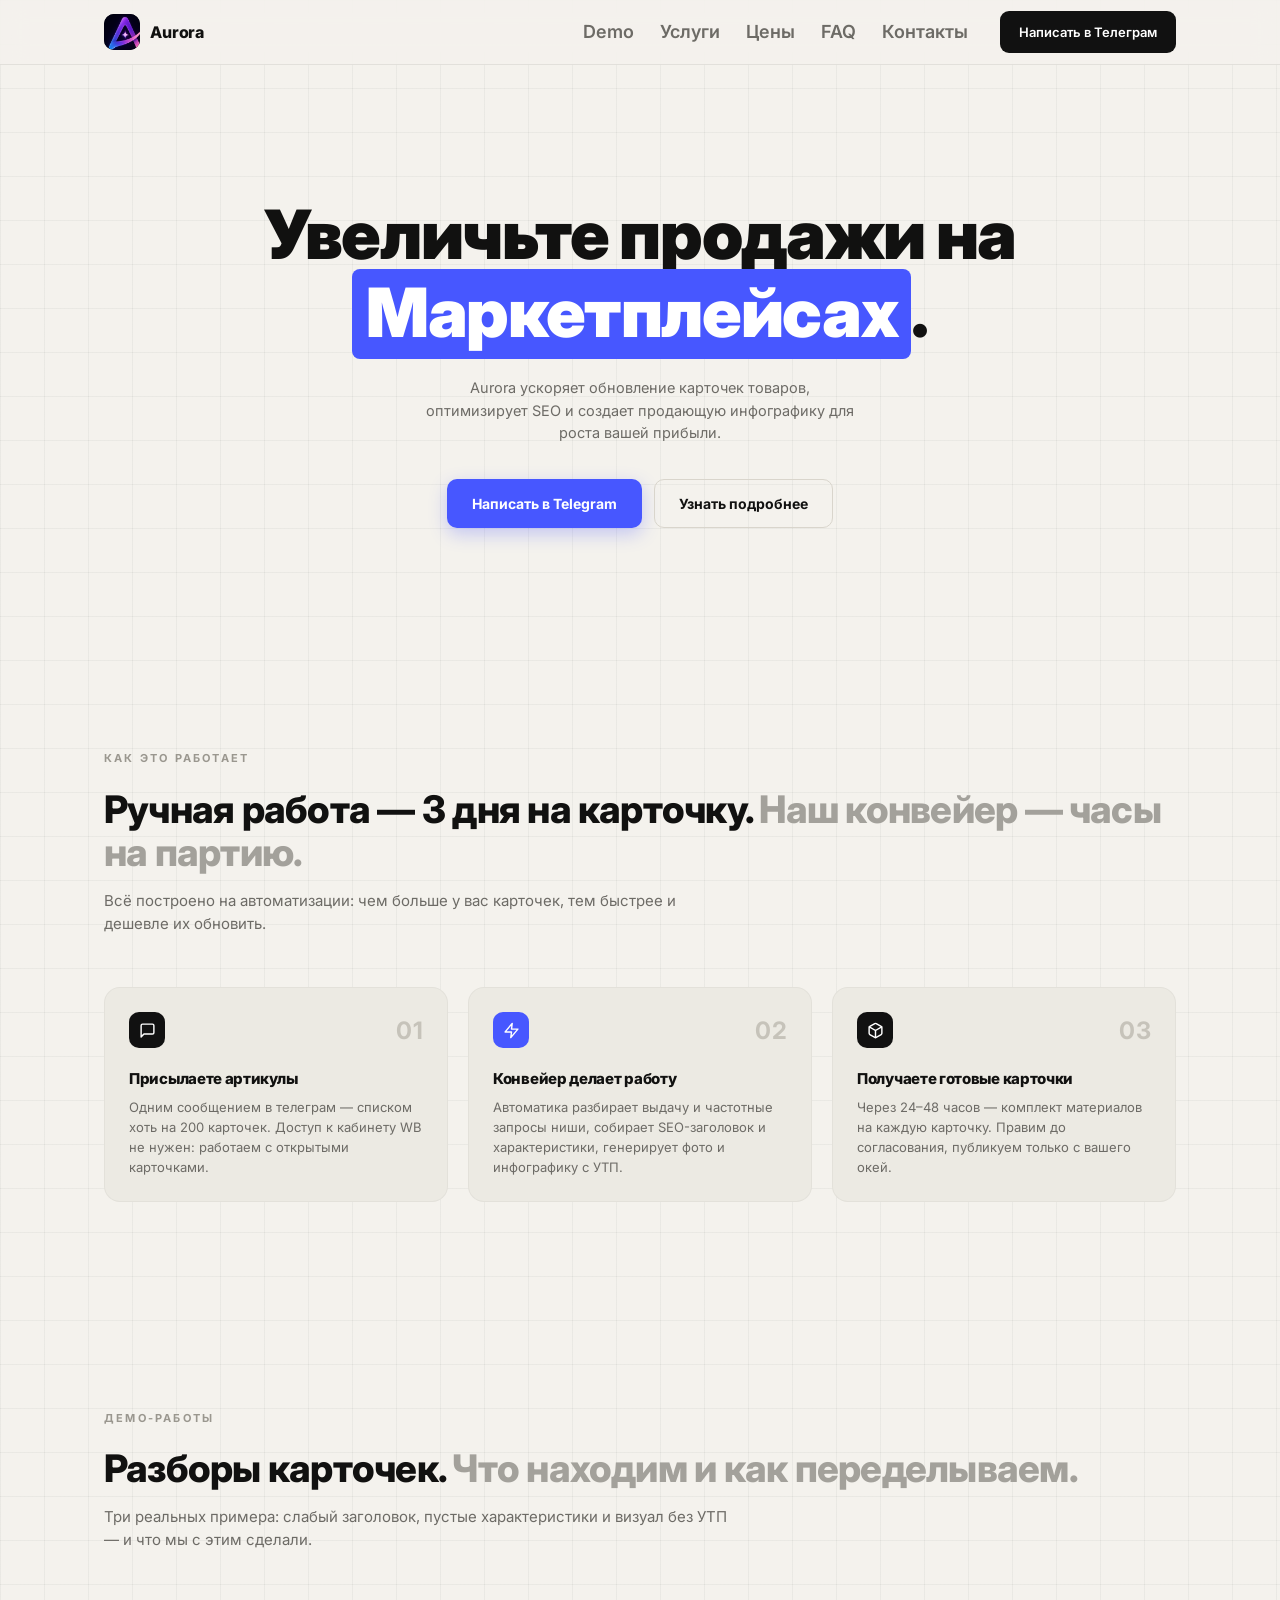
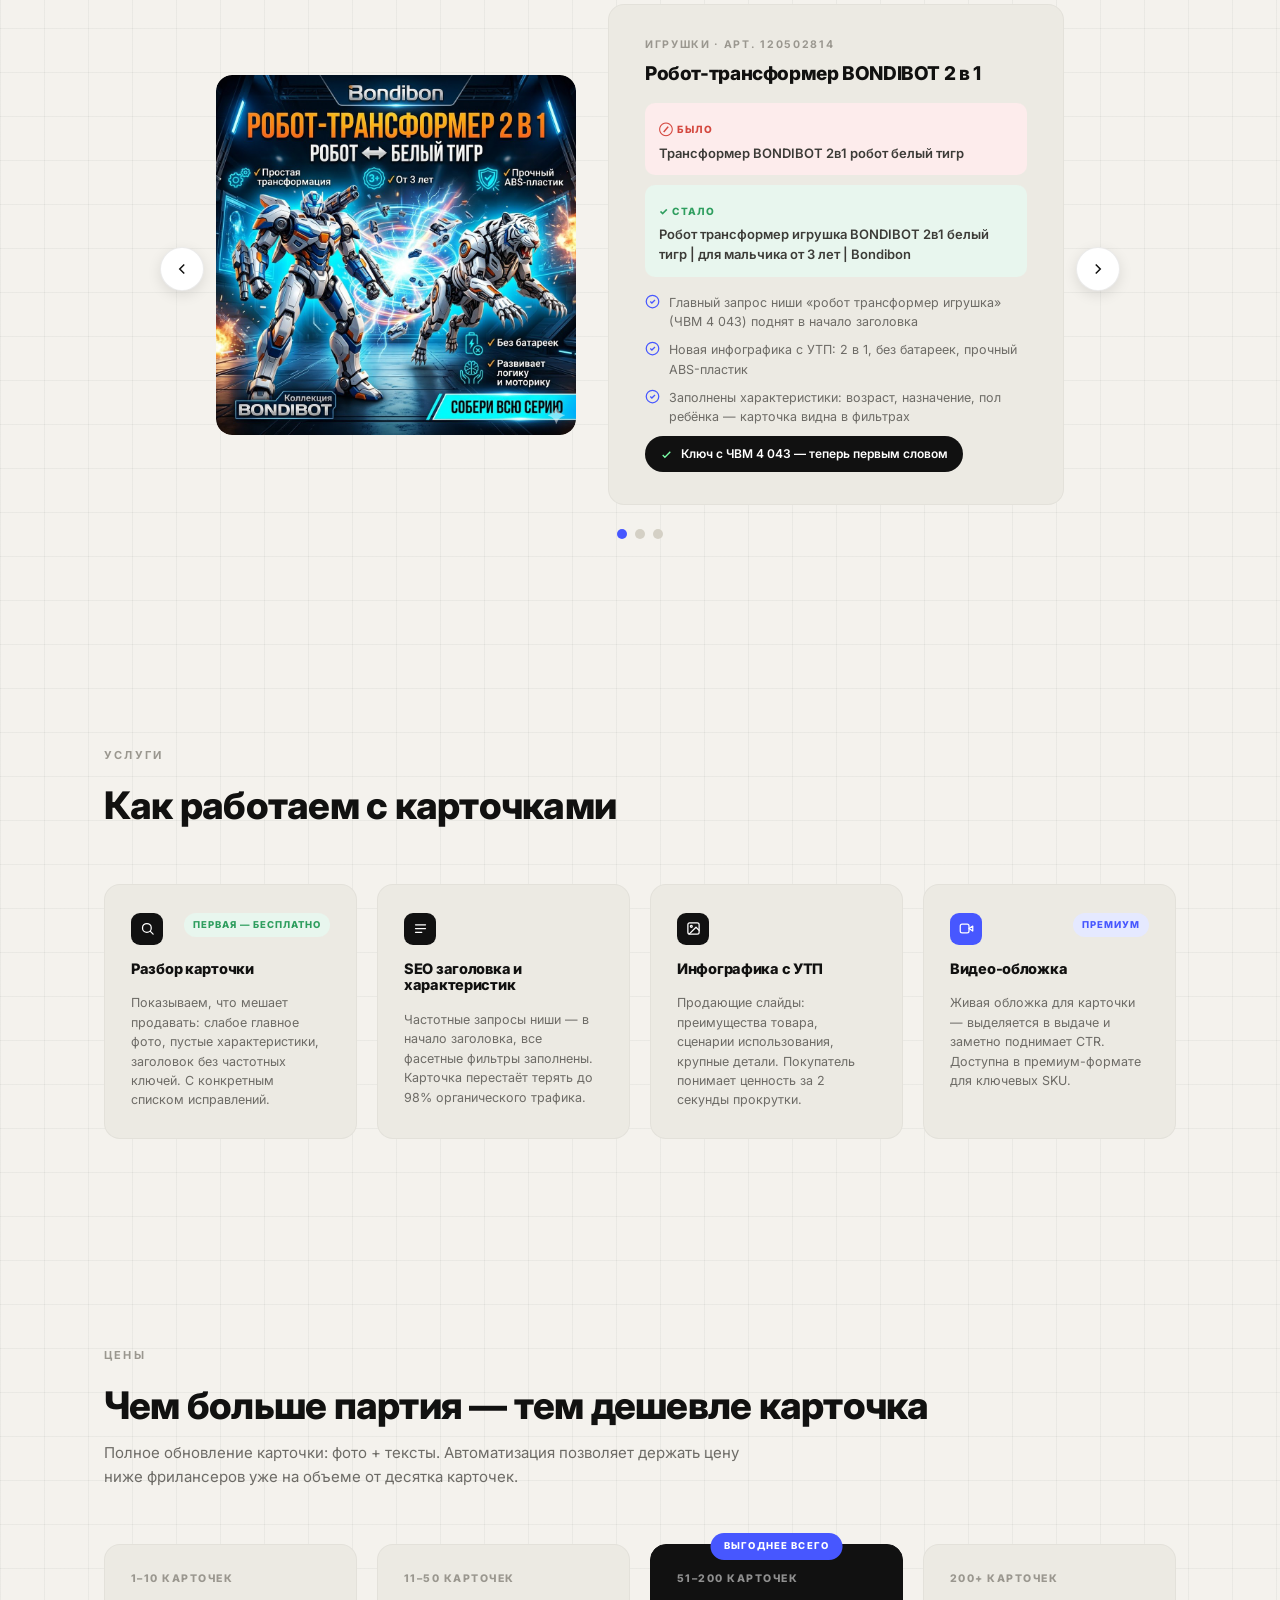
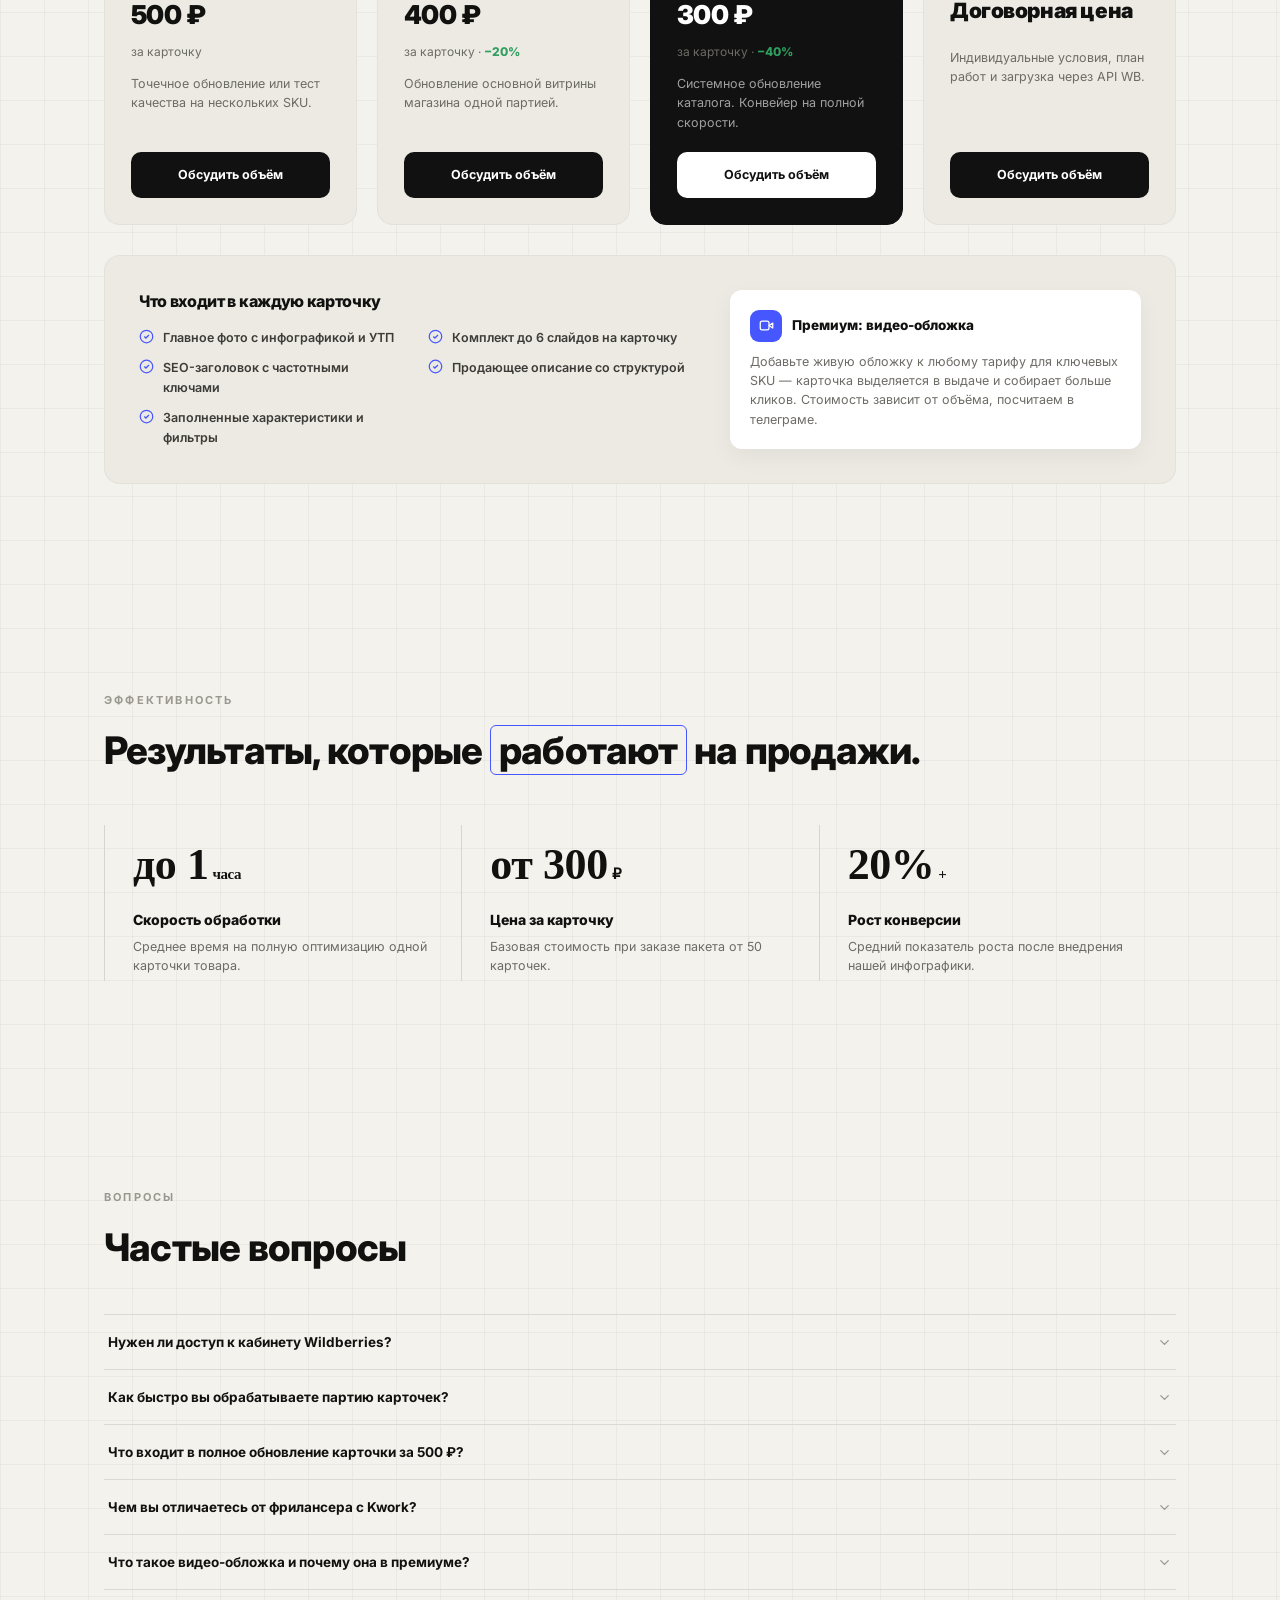
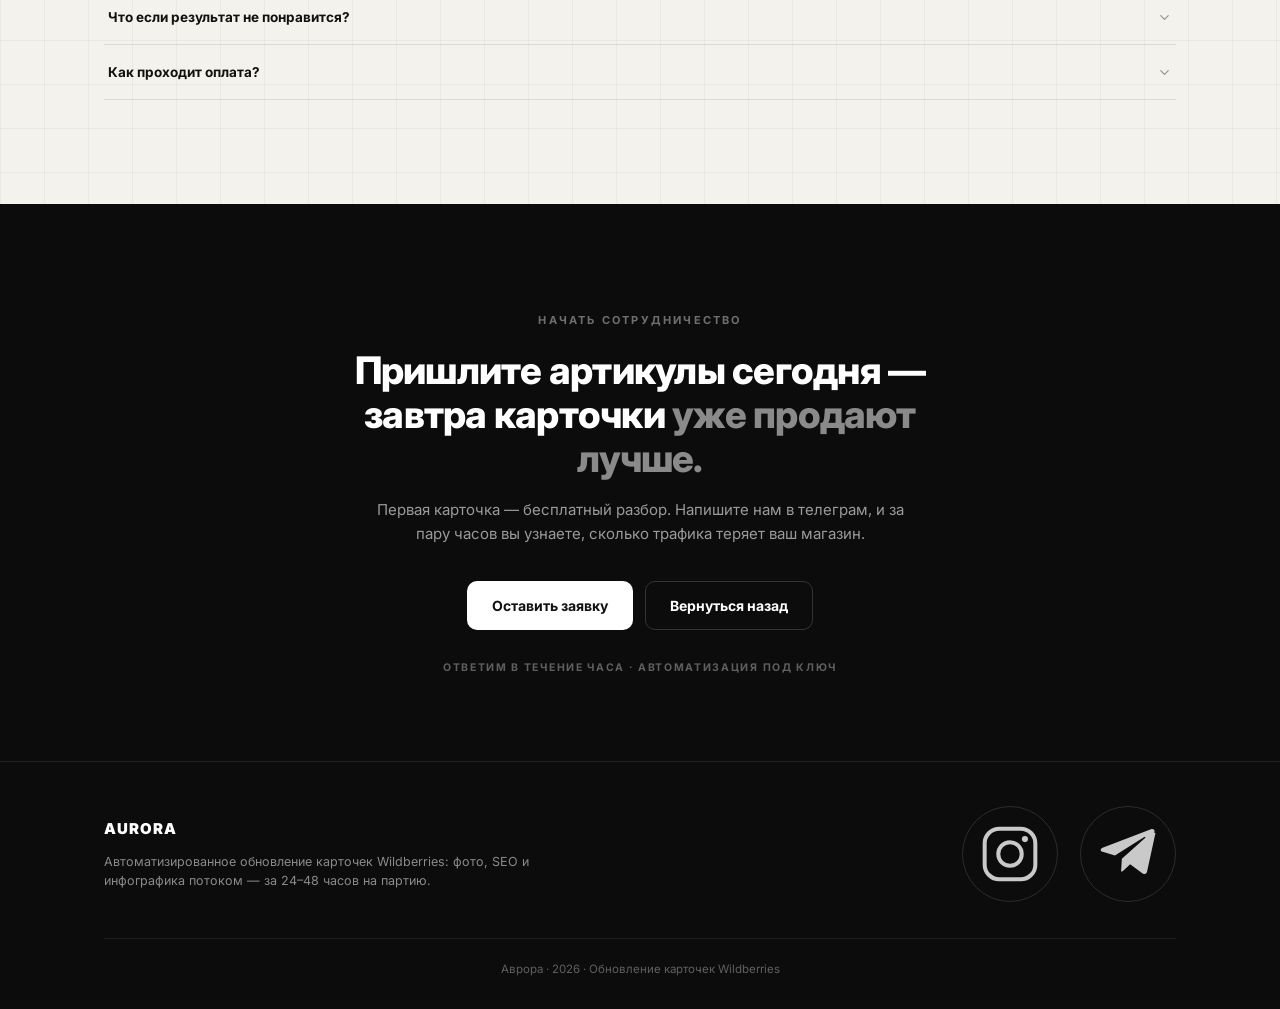
==== commit 01c64e49: "update txt" ====
--- a/index.html
+++ b/index.html
@@ -586,17 +586,17 @@
 <h2>Результаты, которые <span class="outline-hl">работают</span> на продажи.</h2>
 <div class="stats">
 <div class="stat">
-<span class="big">1<span class="unit">час</span></span>
+<span class="big">до 1<span class="unit">часа</span></span>
 <div class="lbl">Скорость обработки</div>
 <p>Среднее время на полную оптимизацию одной карточки товара.</p>
 </div>
 <div class="stat">
-<span class="big">от 300<span class="unit">руб</span></span>
+<span class="big">от 300<span class="unit">₽</span></span>
 <div class="lbl">Цена за карточку</div>
 <p>Базовая стоимость при заказе пакета от 50 карточек.</p>
 </div>
 <div class="stat">
-<span class="big">20<span class="unit">%+</span></span>
+<span class="big">20%<span class="unit">+</span></span>
 <div class="lbl">Рост конверсии</div>
 <p>Средний показатель роста после внедрения нашей инфографики.</p>
 </div>
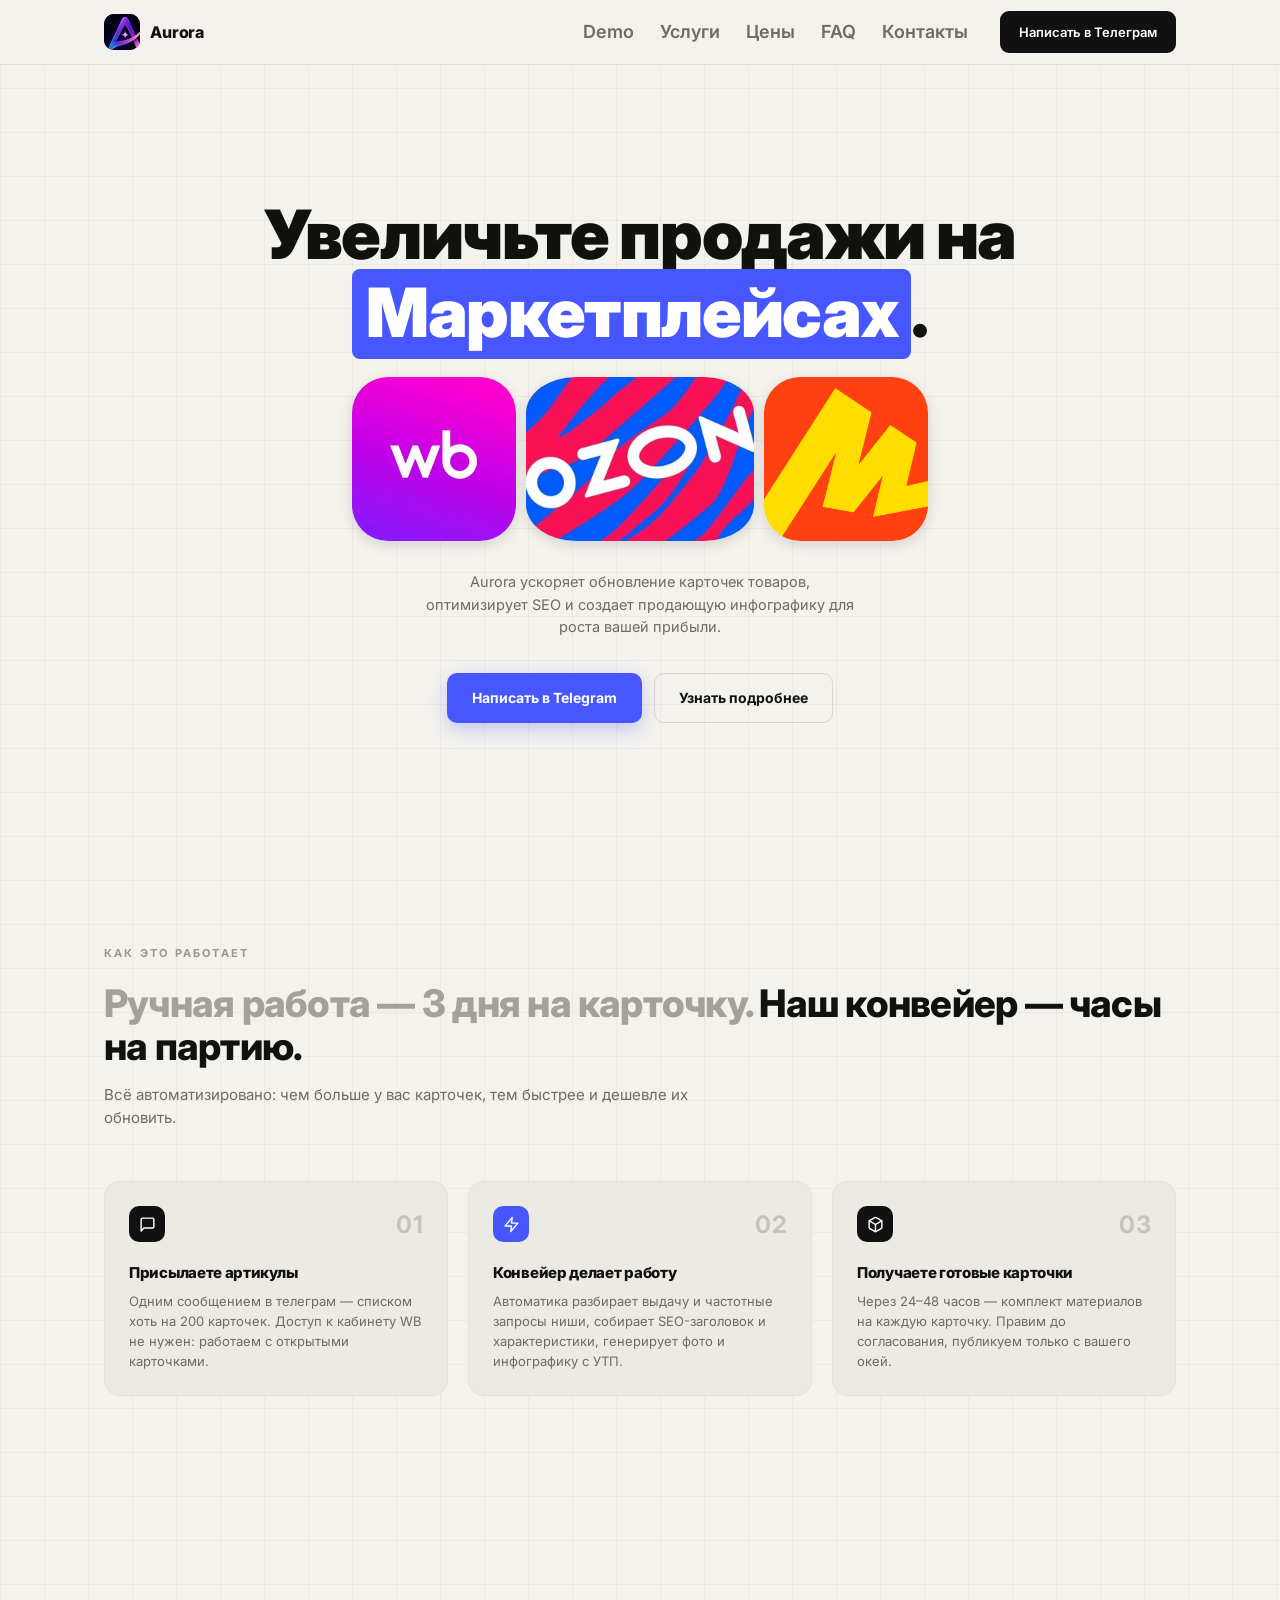
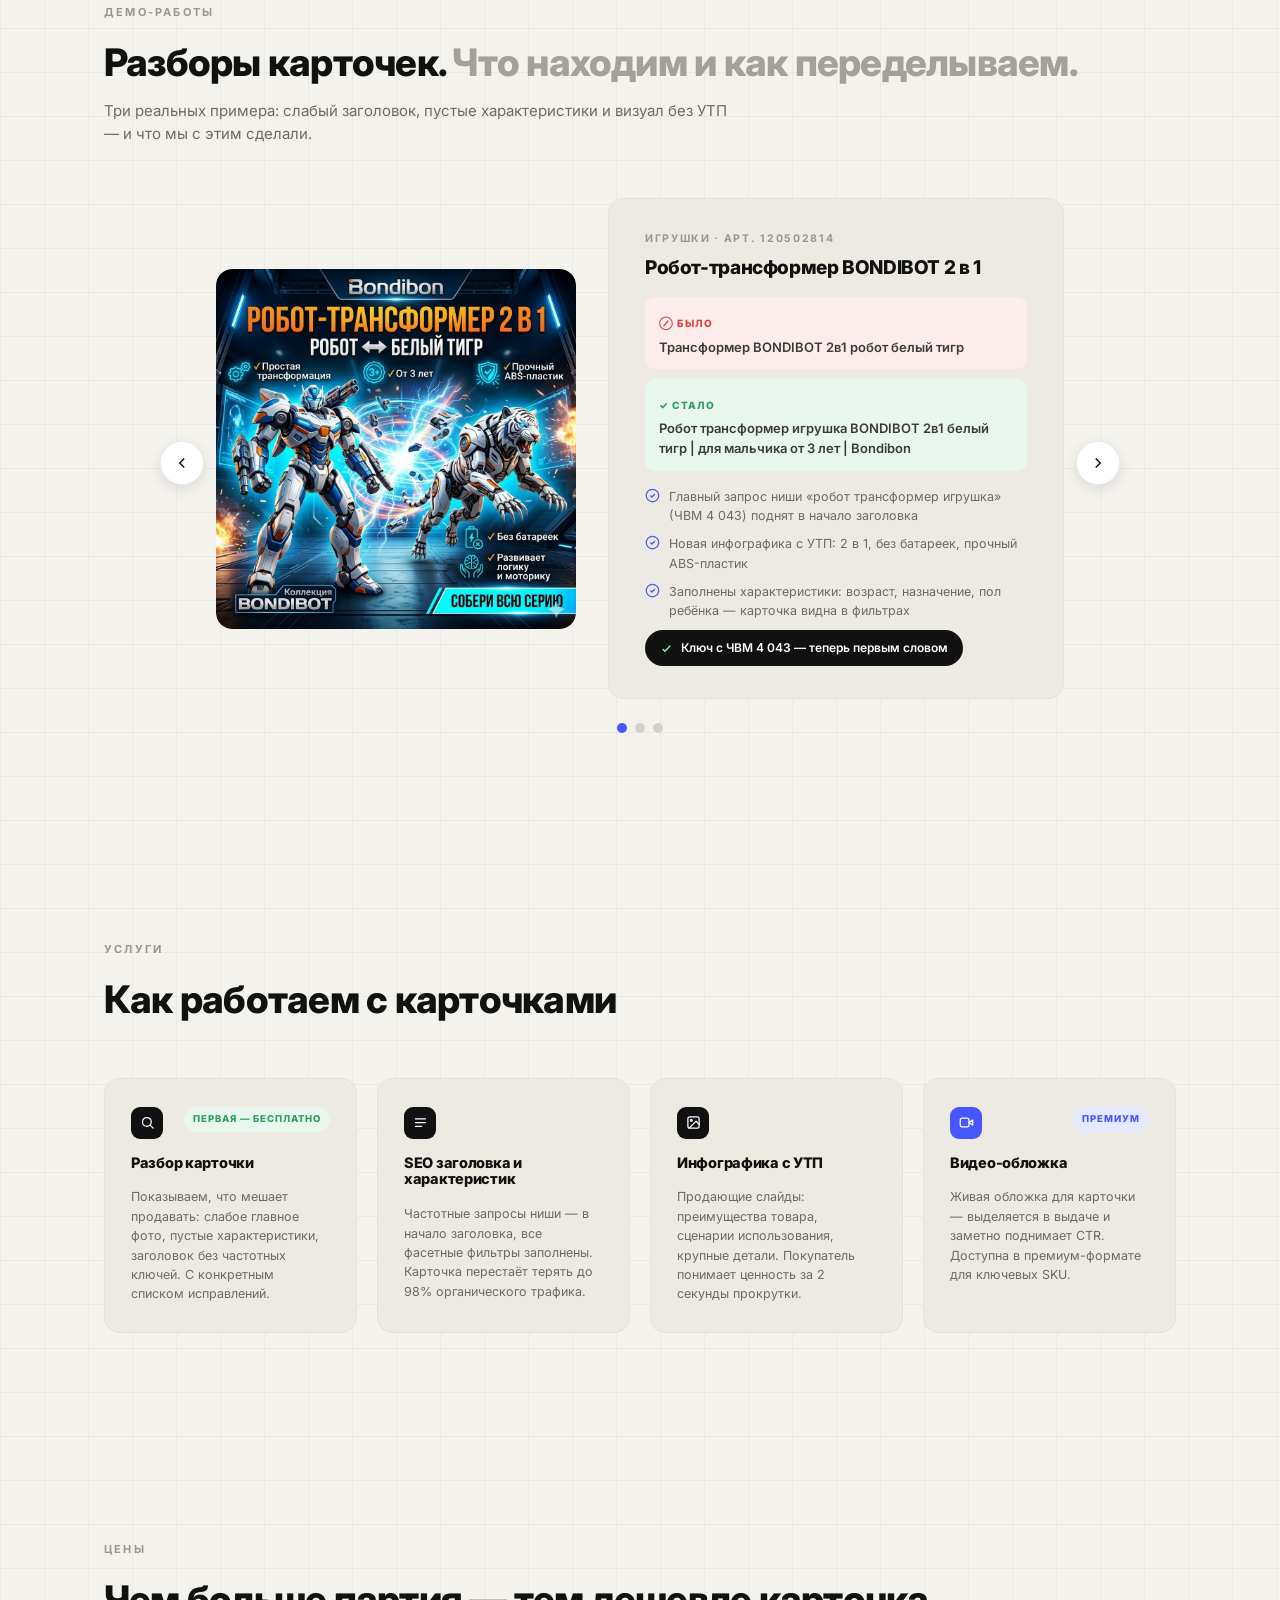
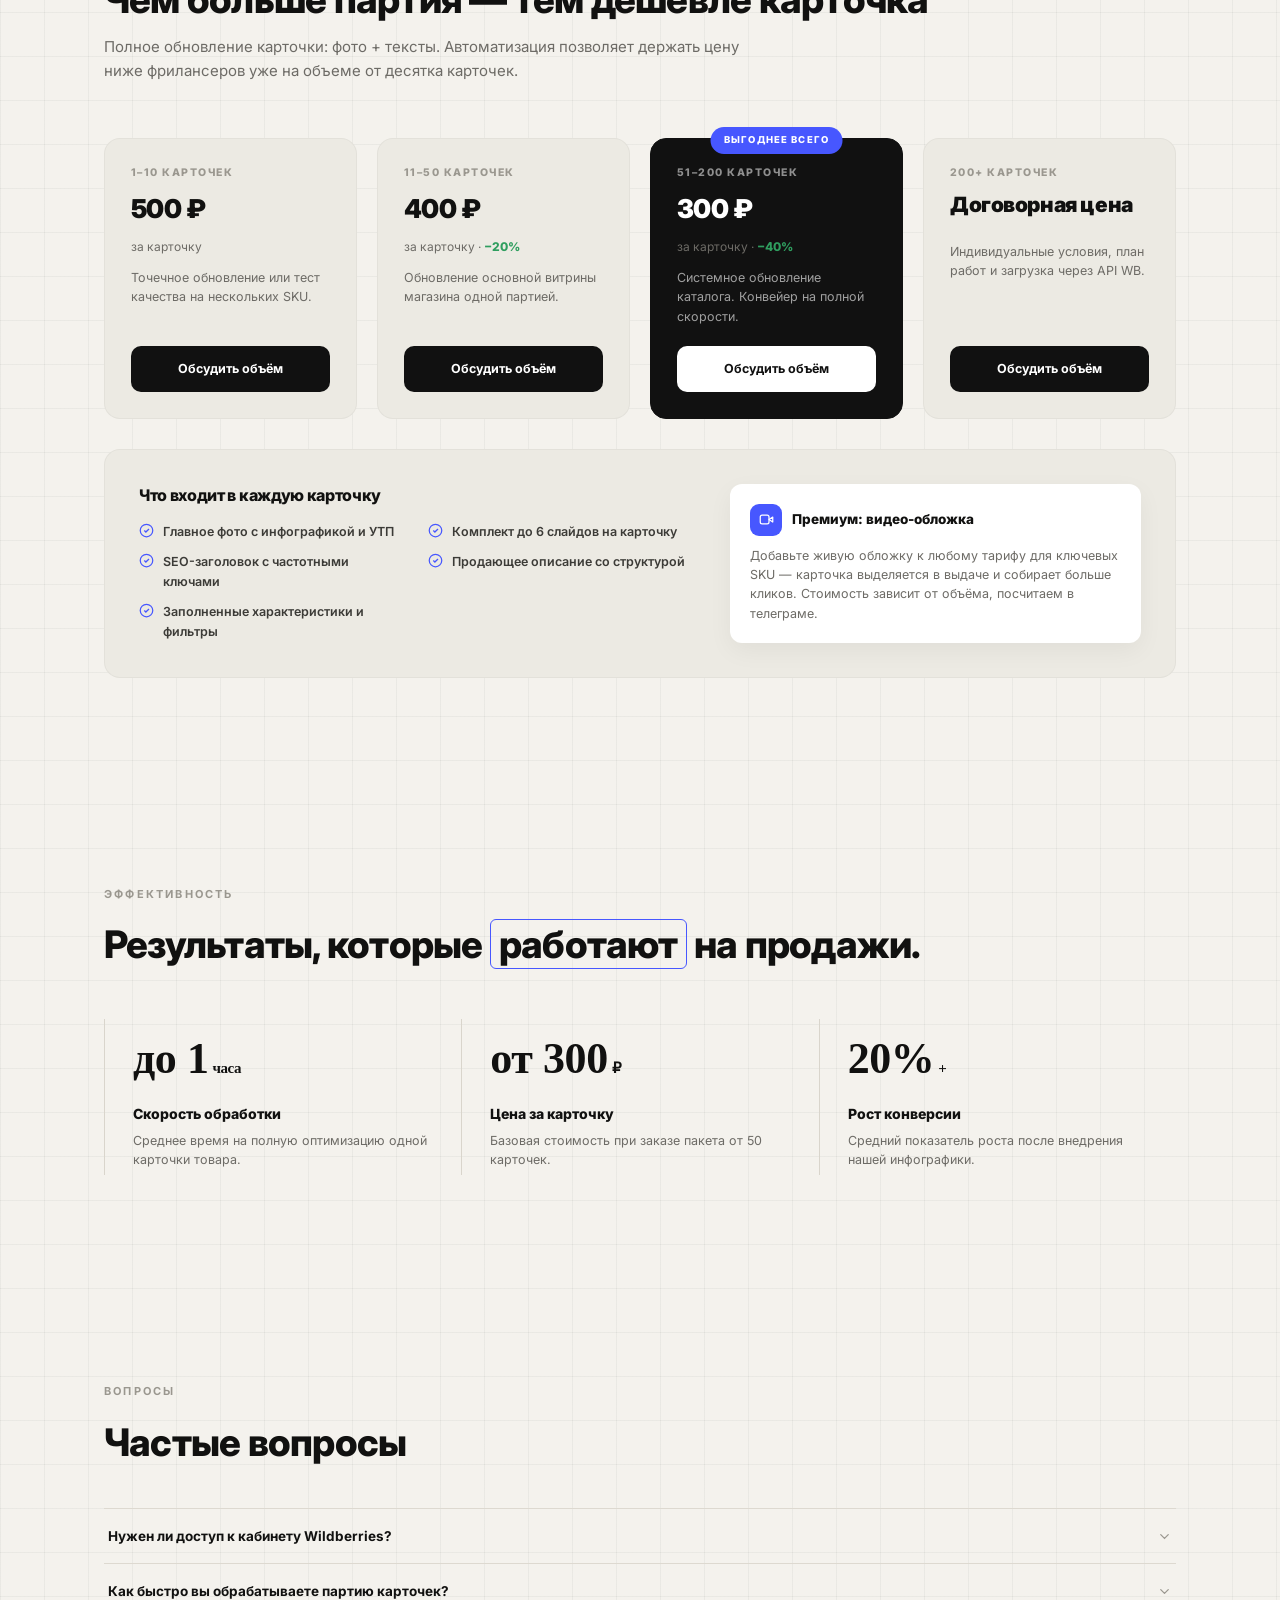
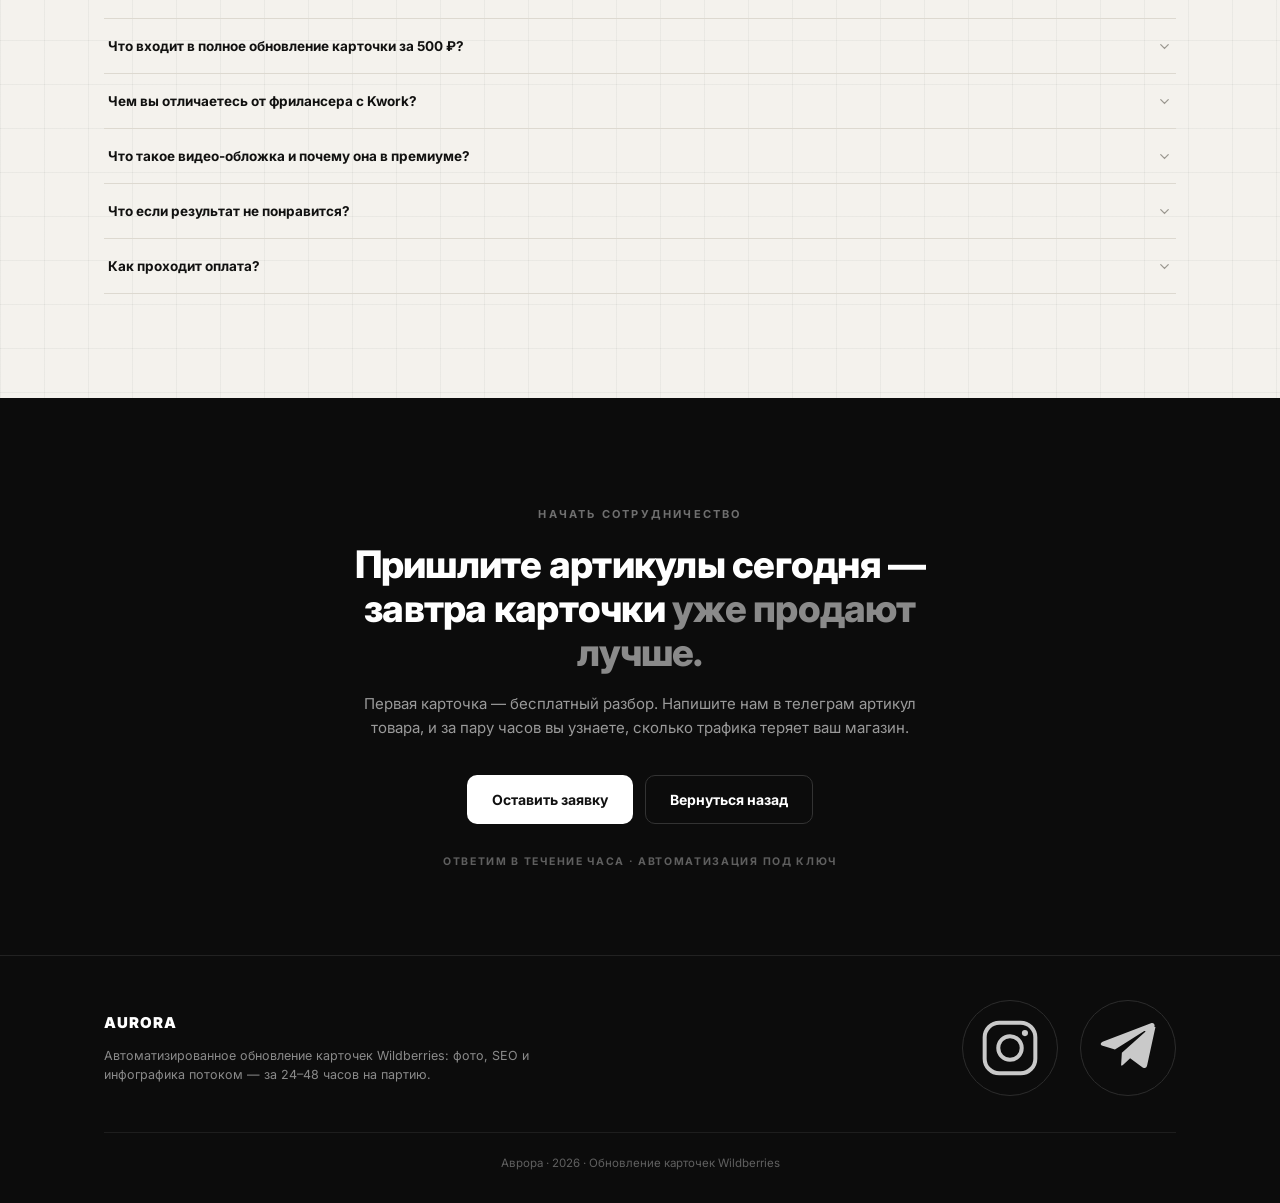
==== commit 240f12c2: "update txt" ====
--- a/index.html
+++ b/index.html
@@ -84,6 +84,9 @@
   .hero{padding:130px 0 118px;text-align:center}
   .hero h1{font-size:clamp(40px,6.4vw,68px);font-weight:900;max-width:820px;margin:0 auto 26px}
   .hero h1 .hl{background:var(--blue);color:#fff;padding:2px 14px 6px;border-radius:8px;box-decoration-break:clone;-webkit-box-decoration-break:clone}
+  .mp-phrase{display:inline-block}
+  .mp-logos{display:flex;align-items:center;justify-content:center;gap:10px;margin:14px auto 30px}
+  .mp-logo{display:block;object-fit:cover;flex:0 0 auto;border-radius:22%;box-shadow:0 4px 14px rgba(0,0,0,.12)}
   .hero p{color:var(--muted);font-size:14.5px;max-width:440px;margin:0 auto 34px}
   .hero-actions{display:flex;gap:12px;justify-content:center;flex-wrap:wrap}
 
@@ -366,7 +369,12 @@
 <!-- ================= HERO ================= -->
 <header class="hero">
 <div class="wrap">
-<h1>Увеличьте продажи на <span class="hl">Маркетплейсах</span>.</h1>
+<h1>Увеличьте продажи на <span class="mp-phrase" id="mpPhrase"><span class="hl">Маркетплейсах</span>.</span></h1>
+<div class="mp-logos" id="mpLogos">
+<img alt="Wildberries" class="mp-logo" src="images/wb.jpeg"/>
+<img alt="Ozon" class="mp-logo" src="images/ozon.jpg"/>
+<img alt="Яндекс Маркет" class="mp-logo" src="images/yandex.png"/>
+</div>
 <p>Aurora ускоряет обновление карточек товаров, оптимизирует SEO и создает продающую инфографику для роста вашей прибыли.</p>
 <div class="hero-actions">
 <a class="btn btn-blue" href="https://t.me/bakytkh">Написать в Telegram</a>
@@ -378,8 +386,8 @@
 <section id="how">
 <div class="wrap">
 <div class="label">Как это работает</div>
-<h2>Ручная работа — 3 дня на карточку. <span class="gray">Наш конвейер — часы на партию.</span></h2>
-<p class="sub">Всё построено на автоматизации: чем больше у вас карточек, тем быстрее и дешевле их обновить.</p>
+<h2><span class="gray">Ручная работа — 3 дня на карточку. </span> Наш конвейер — часы на партию.</h2>
+<p class="sub">Всё автоматизировано: чем больше у вас карточек, тем быстрее и дешевле их обновить.</p>
 <div class="steps">
 <div class="step">
 <div class="step-top">
@@ -646,7 +654,7 @@
 <div class="wrap">
 <div class="label">Начать сотрудничество</div>
 <h2>Пришлите артикулы сегодня — завтра карточки <span class="gray">уже продают лучше.</span></h2>
-<p class="sub">Первая карточка — бесплатный разбор. Напишите нам в телеграм, и за пару часов вы узнаете, сколько трафика теряет ваш магазин.</p>
+<p class="sub">Первая карточка — бесплатный разбор. Напишите нам в телеграм артикул товара, и за пару часов вы узнаете, сколько трафика теряет ваш магазин.</p>
 <div class="cta-actions">
 <a class="btn btn-white" href="https://t.me/AuroraSalesBot">Оставить заявку</a>
 <a class="btn btn-dark-ghost" href="#services">Вернуться назад</a>
@@ -780,6 +788,36 @@
     if (img.complete && img.naturalWidth === 0) apply();
     else img.addEventListener('error', apply, { once: true });
   });
+
+  /* ============ MARKETPLACE LOGOS: fit row width to "Маркетплейсах." phrase ============ */
+  (function () {
+    const phrase = document.getElementById('mpPhrase');
+    const row = document.getElementById('mpLogos');
+    if (!phrase || !row) return;
+    const logos = Array.from(row.querySelectorAll('.mp-logo'));
+    // natural aspect ratios (width / height) of each source image
+    const ratios = [1, 300 / 216, 1]; // wb, ozon, yandex
+    const gap = 10; // must match CSS gap
+    function sizeLogos() {
+      const targetWidth = phrase.getBoundingClientRect().width;
+      if (!targetWidth) return;
+      const ratioSum = ratios.reduce((a, b) => a + b, 0);
+      const totalGap = gap * (logos.length - 1);
+      let h = (targetWidth - totalGap) / ratioSum;
+      h = Math.max(h, 0);
+      logos.forEach((img, i) => {
+        img.style.height = h + 'px';
+        img.style.width = (h * ratios[i]) + 'px';
+      });
+      row.style.width = targetWidth + 'px';
+    }
+    if (document.fonts && document.fonts.ready) {
+      document.fonts.ready.then(sizeLogos);
+    }
+    window.addEventListener('load', sizeLogos);
+    window.addEventListener('resize', sizeLogos);
+    sizeLogos();
+  })();
 </script>
 </body>
 </html>
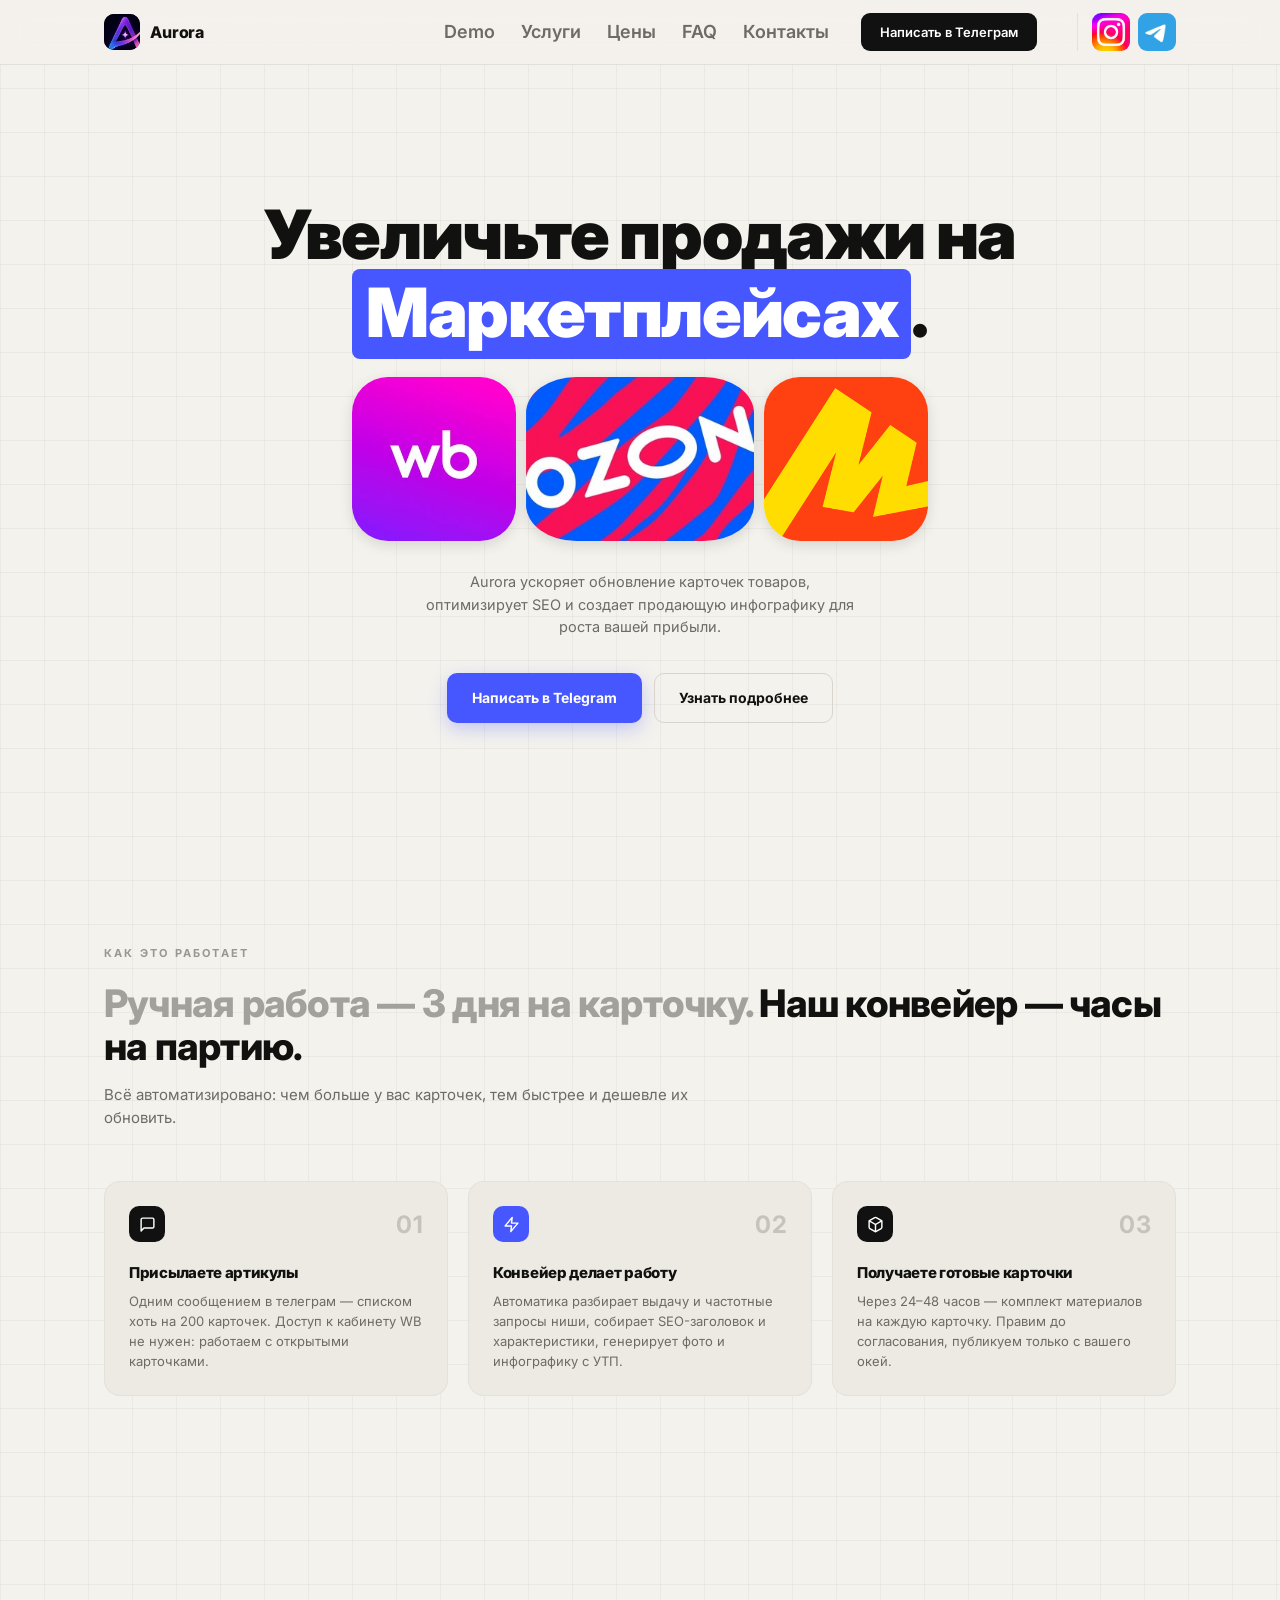
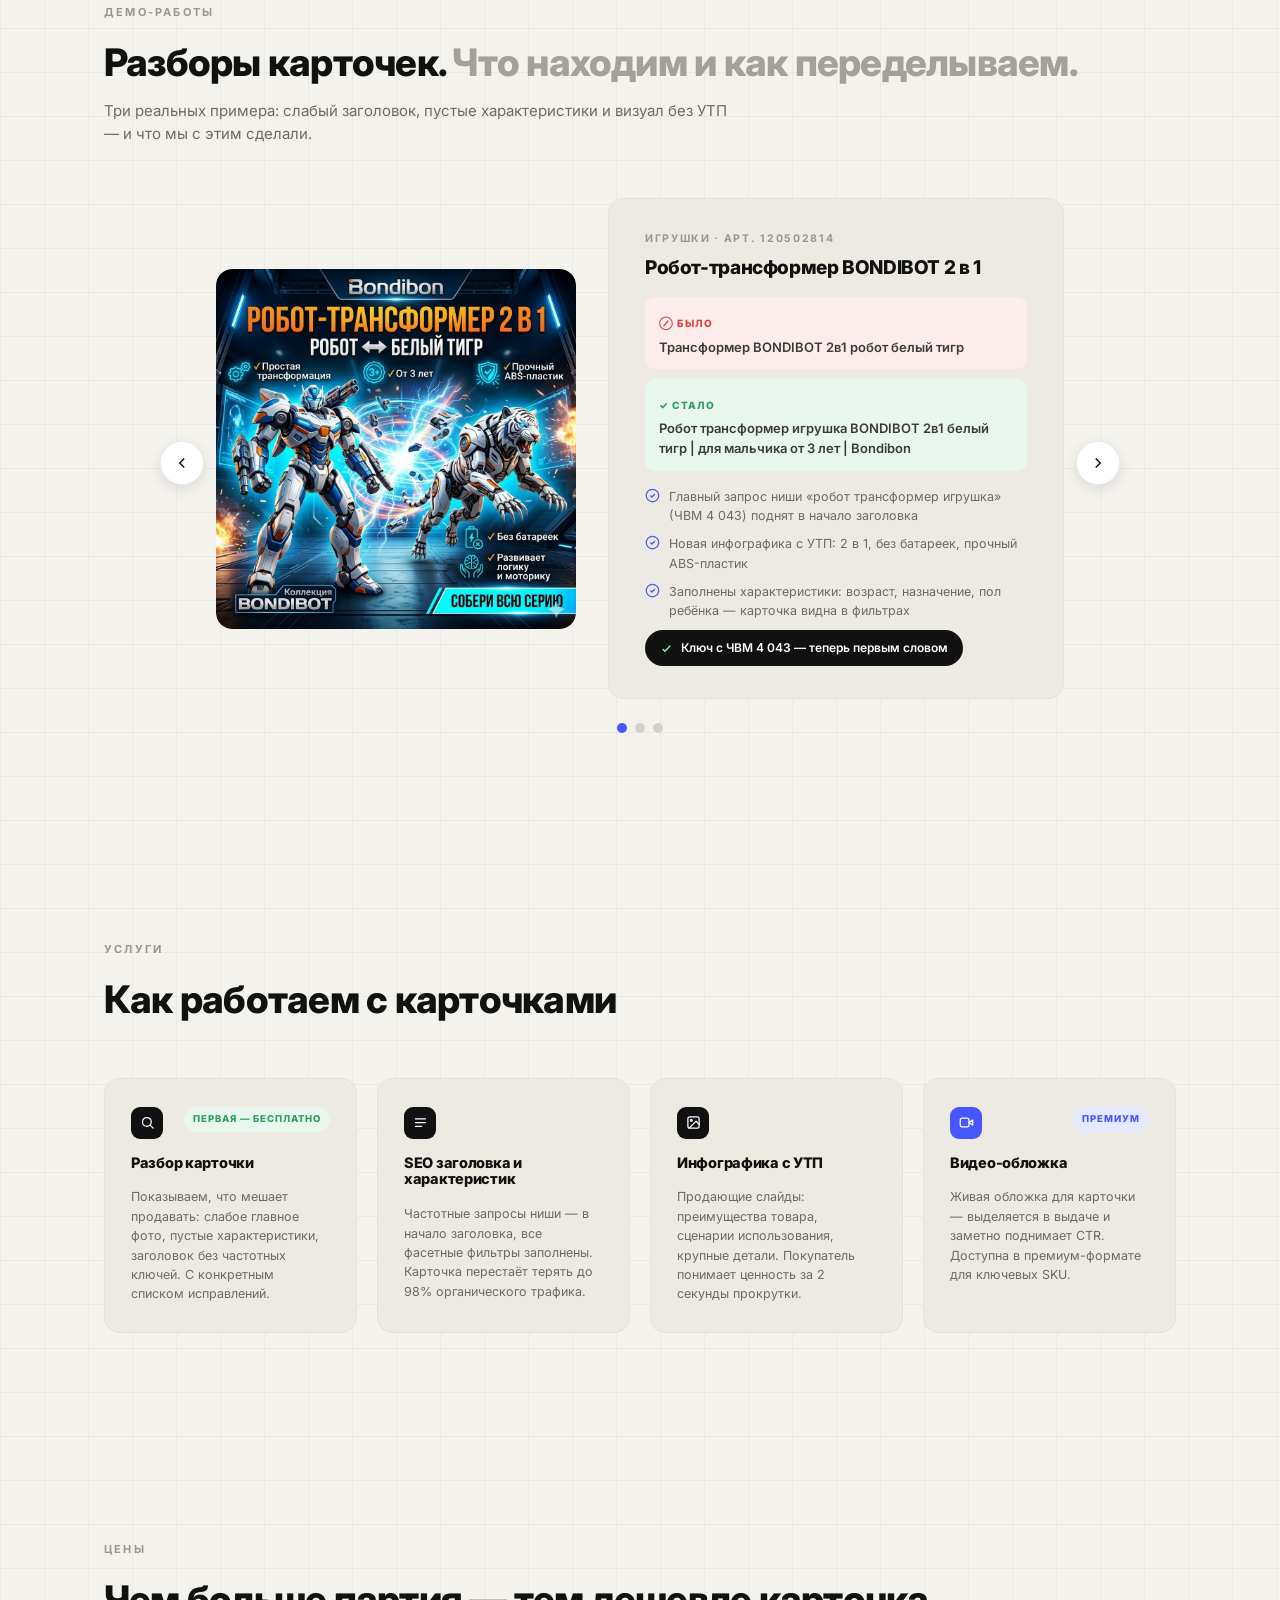
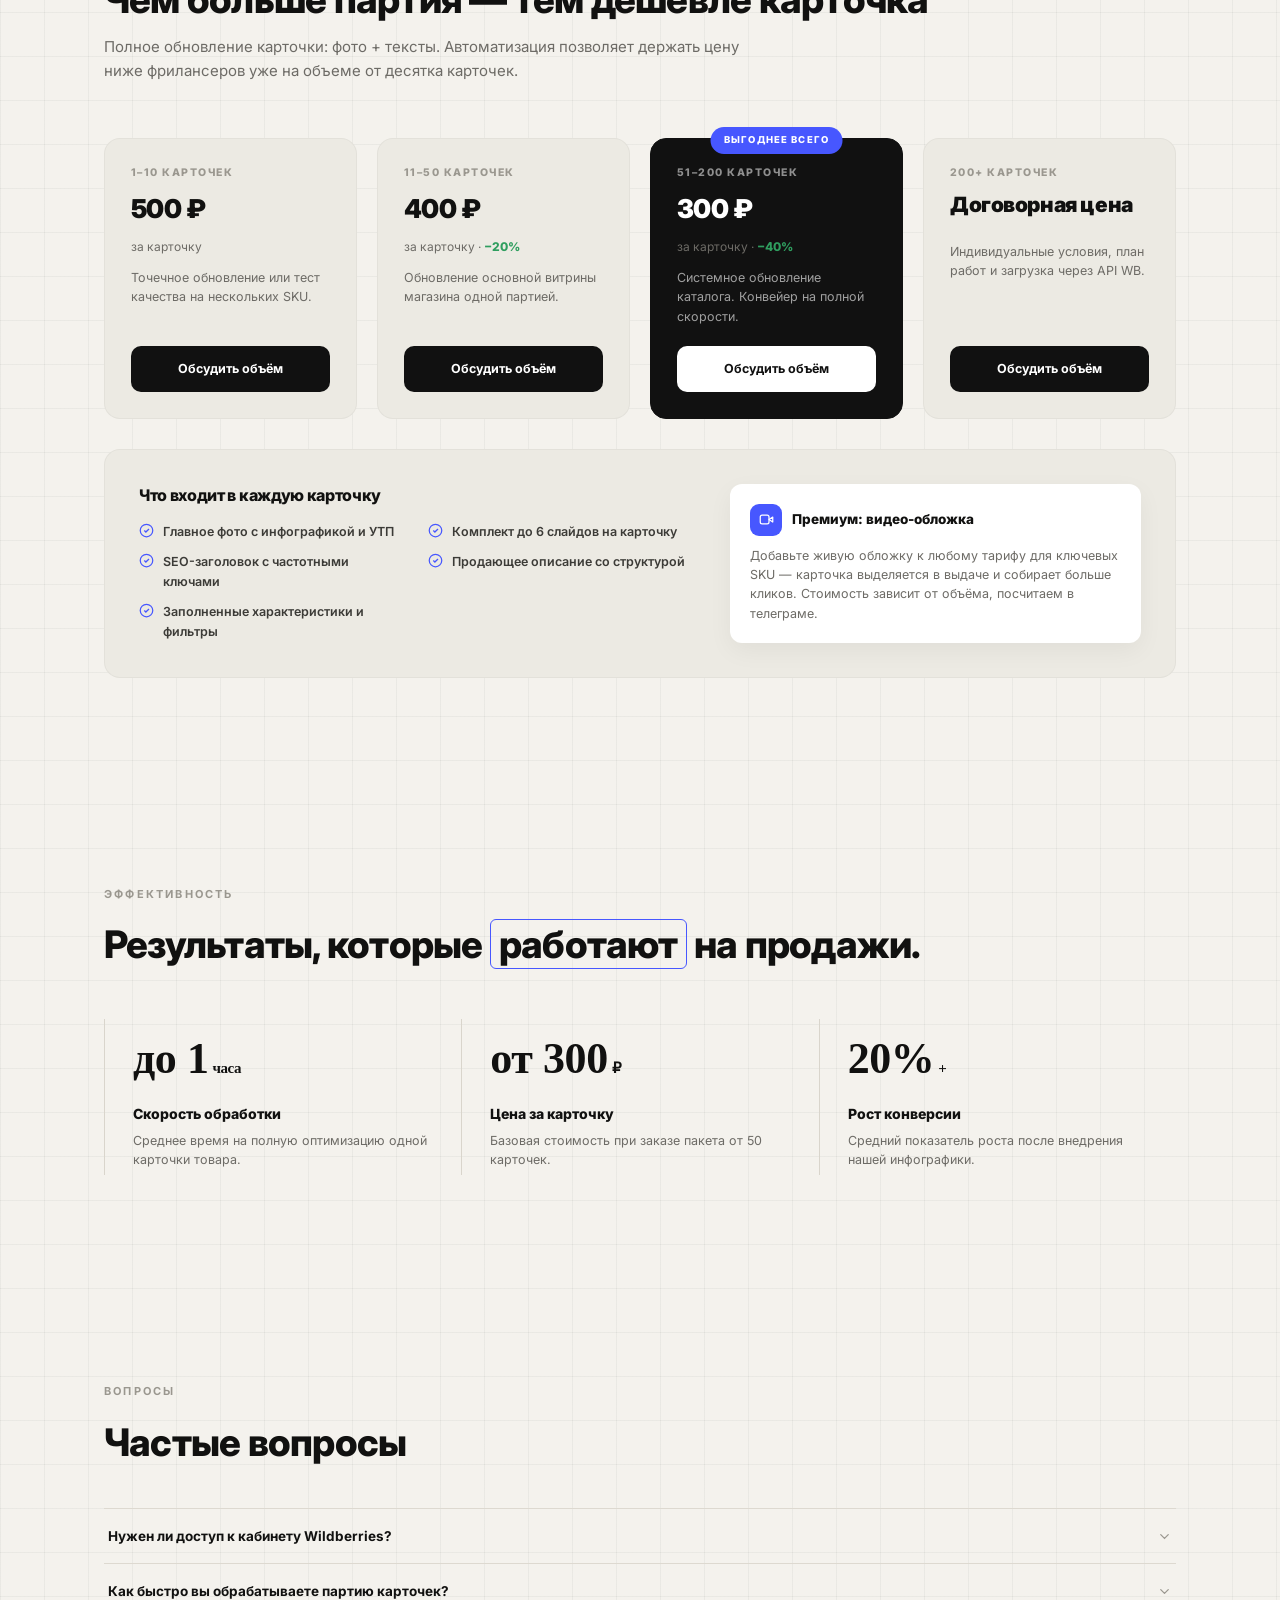
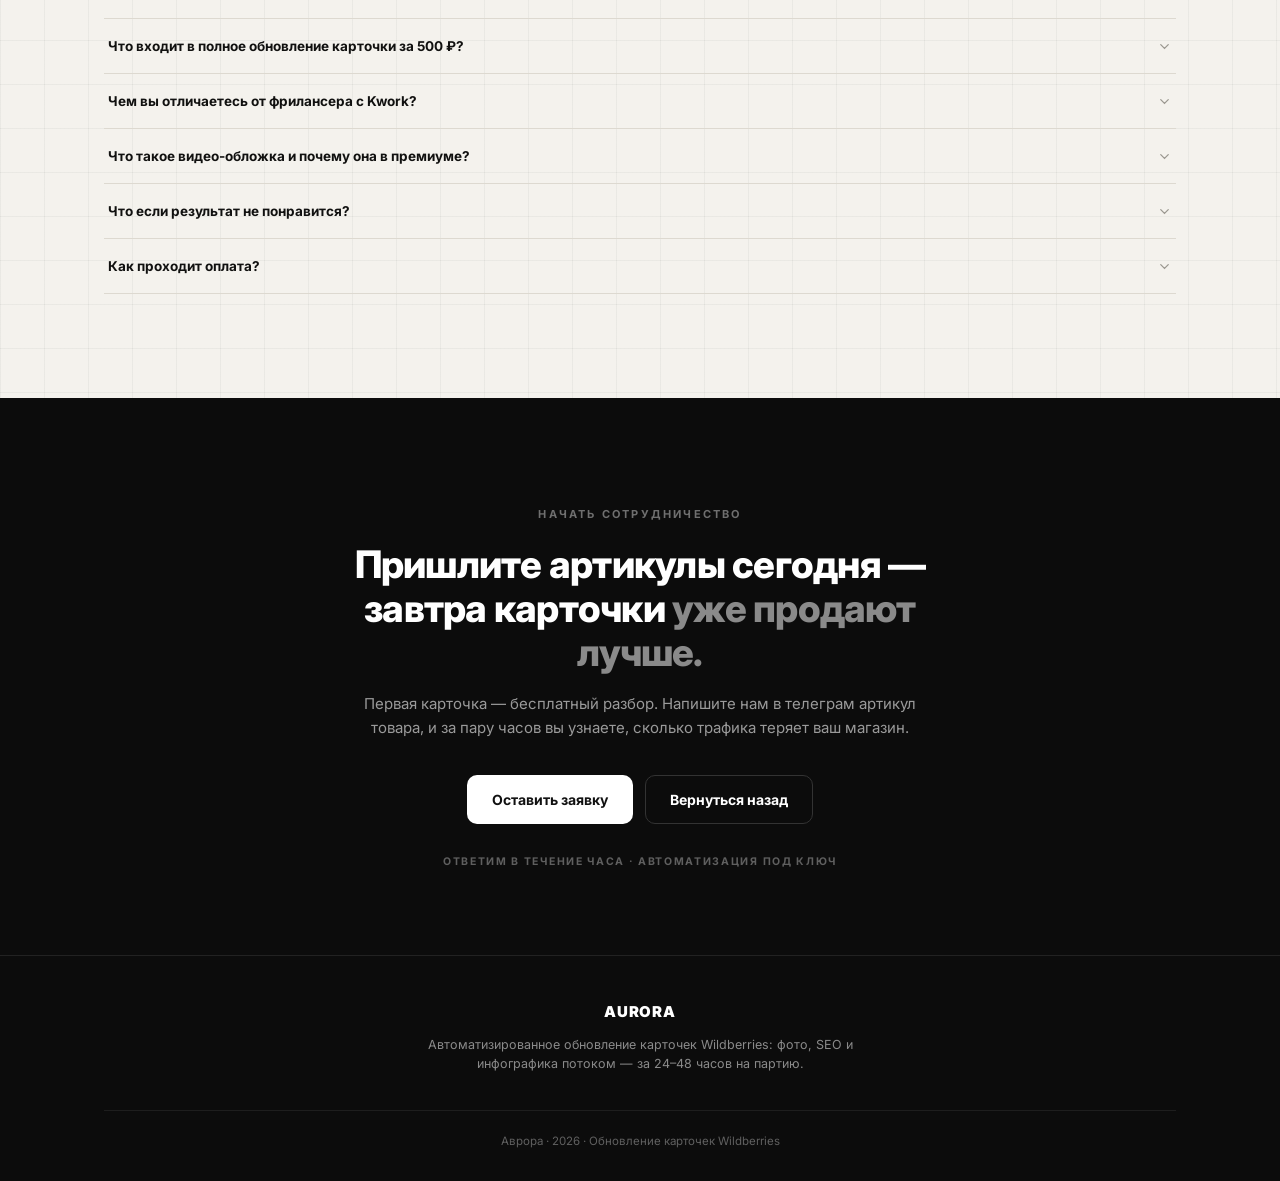
==== commit dd65a887: "update logos" ====
--- a/index.html
+++ b/index.html
@@ -74,8 +74,12 @@
   .nav-links a{font-size:18px;font-weight:600;color:var(--muted);transition:.2s}
   .nav-links a:hover{color:var(--txt)}
   .nav-links a.nav-cta{color:#fff}
-  .nav-cta{margin-left:6px;padding:10px 18px;font-size:13px;border-radius:9px}
+  .nav-cta{margin-left:6px;padding:10px 18px;font-size:13px;border-radius:9px;height:38px}
   .nav-links a.nav-cta{font-size:13px}
+  .nav-socials{display:flex;align-items:center;gap:8px;margin-left:14px;padding-left:14px;border-left:1px solid var(--line)}
+  .nav-social{width:38px;height:38px;border-radius:9px;overflow:hidden;flex:0 0 auto;display:block;transition:.2s}
+  .nav-social:hover{transform:translateY(-2px)}
+  .nav-social img{width:100%;height:100%;object-fit:cover;display:block}
   .burger{display:none;margin-left:auto;background:none;border:0;cursor:pointer;width:38px;height:38px;position:relative}
   .burger span{position:absolute;left:9px;right:9px;height:2px;background:#111;transition:.3s}
   .burger span:nth-child(1){top:13px}.burger span:nth-child(2){top:19px}.burger span:nth-child(3){top:25px}
@@ -287,13 +291,10 @@
   .cta-actions{display:flex;gap:12px;justify-content:center;flex-wrap:wrap}
   .cta-note{margin-top:30px;font-size:10.5px;font-weight:700;letter-spacing:.16em;text-transform:uppercase;color:#5f5f5f}
   footer{border-top:1px solid #222;padding:44px 0 30px}
-  .foot-grid{display:flex;justify-content:space-between;align-items:center;gap:36px;flex-wrap:wrap}
-  .foot-brand .f-logo{font-weight:900;font-size:15px;letter-spacing:.06em;margin-bottom:12px}
-  .foot-brand p{color:#8a8a8a;font-size:12.5px;max-width:440px}
-  .socials{display:flex;gap:22px;align-items:center}
-  .socials a{width:96px;height:96px;border:1px solid #2c2c2c;border-radius:50%;display:grid;place-items:center;color:#c9c9c9;transition:.25s}
-  .socials a:hover{border-color:#fff;color:#fff;transform:translateY(-3px)}
-  .socials svg{width:64px;height:64px}
+  .foot-grid{display:flex;justify-content:center;align-items:center;gap:36px;flex-wrap:wrap;text-align:center}
+  .foot-brand{margin:0 auto}
+  .foot-brand .f-logo{font-weight:900;font-size:15px;letter-spacing:.06em;margin-bottom:12px;text-align:center}
+  .foot-brand p{color:#8a8a8a;font-size:12.5px;max-width:440px;margin:0 auto;text-align:center}
   .foot-bottom{border-top:1px solid #1e1e1e;margin-top:36px;padding-top:22px;text-align:center;color:#606060;font-size:11.5px}
 
   /* ============ RESPONSIVE ============ */
@@ -307,6 +308,8 @@
     .nav-links{position:fixed;top:64px;left:0;right:0;flex-direction:column;align-items:stretch;gap:0;background:rgba(244,242,237,.98);border-bottom:1px solid var(--line);padding:10px 24px 22px;display:none}
     .nav-links a{padding:13px 0;border-bottom:1px solid var(--line)}
     .nav-cta{margin:16px 0 0;justify-content:center}
+    .nav-socials{margin:16px 0 0;padding:0;border-left:0;justify-content:center}
+    .nav-links a.nav-social{padding:0;border-bottom:0}
     body.menu-open .nav-links{display:flex}
     body.menu-open .burger span:nth-child(1){transform:translateY(6px) rotate(45deg)}
     body.menu-open .burger span:nth-child(2){opacity:0}
@@ -333,7 +336,7 @@
 <div class="wrap nav-inner">
 <a aria-label="Aurora" class="logo" href="#">
 <span class="logo-img">
-<img alt="Aurora" onerror="this.style.display='none';this.nextElementSibling.style.display='block'" src="images/logo_icon.png"/>
+<img alt="Aurora" onerror="this.style.display='none';this.nextElementSibling.style.display='block'" src="images/aurora.png"/>
 <svg aria-hidden="true" class="logo-fb" viewbox="0 0 64 64">
 <rect fill="#0a0a14" height="64" width="64"></rect>
 <defs>
@@ -363,6 +366,14 @@
 <a href="#faq">FAQ</a>
 <a href="#footer">Контакты</a>
 <a class="btn btn-black nav-cta" href="https://t.me/bakytkh">Написать в Телеграм</a>
+<div class="nav-socials">
+<a aria-label="Instagram" class="nav-social" href="https://instagram.com" rel="noopener" target="_blank">
+<img alt="Instagram" src="images/instagram.jpeg"/>
+</a>
+<a aria-label="Telegram" class="nav-social" href="https://t.me/bakytkh" rel="noopener" target="_blank">
+<img alt="Telegram" src="images/telegram.jpeg"/>
+</a>
+</div>
 </div>
 </div>
 </nav>
@@ -669,20 +680,6 @@
 <div class="f-logo">AURORA</div>
 <p>Автоматизированное обновление карточек Wildberries: фото, SEO и инфографика потоком — за 24–48 часов на партию.</p>
 </div>
-<div class="socials">
-<a aria-label="Instagram" href="https://instagram.com" rel="noopener" target="_blank">
-<svg fill="none" stroke="currentColor" stroke-linecap="round" stroke-linejoin="round" stroke-width="1.5" viewbox="0 0 24 24">
-<rect height="19" rx="5.5" width="19" x="2.5" y="2.5"></rect>
-<circle cx="12" cy="12" r="4.4"></circle>
-<circle cx="17.6" cy="6.4" fill="currentColor" r="1.15" stroke="none"></circle>
-</svg>
-</a>
-<a aria-label="Telegram" href="https://t.me/bakytkh" rel="noopener" target="_blank">
-<svg fill="currentColor" viewbox="0 0 24 24">
-<path d="M21.9 4.1c.3-1.2-.4-1.7-1.3-1.4L2.7 9.6c-1.2.5-1.2 1.3-.2 1.6l4.6 1.4 10.7-6.8c.5-.3 1-.2.6.2l-8.7 7.8-.3 4.8c.5 0 .7-.2 1-.5l2.4-2.3 4.7 3.5c.9.5 1.5.2 1.7-.9l3.1-14.3z"></path>
-</svg>
-</a>
-</div>
 </div>
 <div class="foot-bottom">Аврора · 2026 · Обновление карточек Wildberries</div>
 </div>
